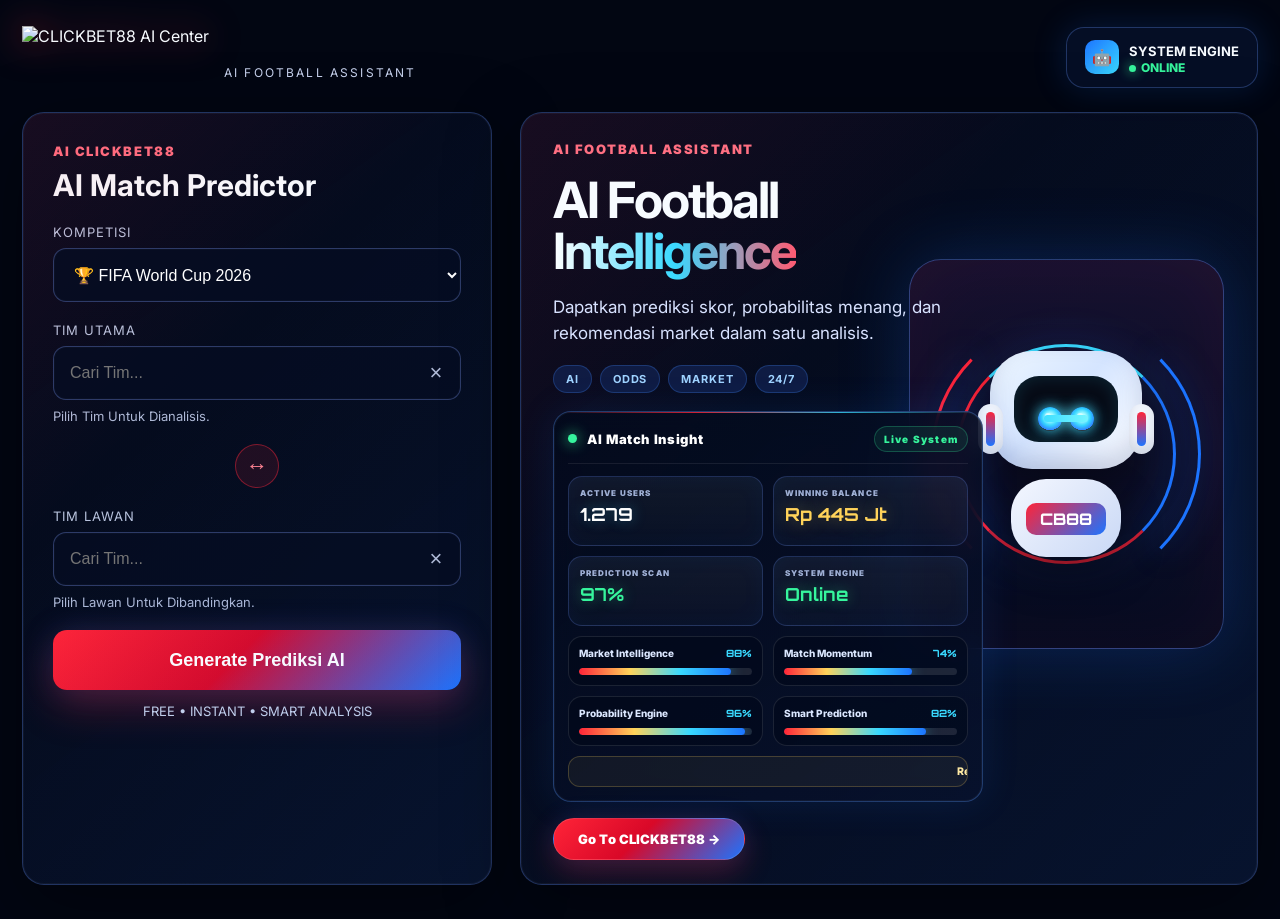
==== index.html @ 1c11adf0 "Add files via upload" ====
<!DOCTYPE html>
<html lang="id">
<head>
  <meta charset="UTF-8" />
  <meta name="viewport" content="width=device-width, initial-scale=1.0" />
  <title>CLICKBET88 AI Center</title>
  <link rel="icon" href="https://cdn.it-cg.group/mysterybox/uploads/6880d21e8b056.Logo%20Icon.png" />
  <link rel="preconnect" href="https://fonts.googleapis.com">
  <link rel="preconnect" href="https://fonts.gstatic.com" crossorigin>
  <link href="https://fonts.googleapis.com/css2?family=Inter:wght@400;500;600;700;800;900&family=Orbitron:wght@600;700;800&display=swap" rel="stylesheet">
  <style>
    :root{
      --red:#ff2438;--red2:#b9001b;--blue:#1d74ff;--cyan:#39d9ff;--gold:#ffd35a;
      --bg:#030817;--card:rgba(7,14,34,.78);--card2:rgba(10,18,44,.88);--line:rgba(100,145,255,.30);
      --text:#f7fbff;--muted:#aeb9d6;--ok:#36f59d;--warn:#ffd35a;--danger:#ff5065;
      --radius:22px;
    }
    *{box-sizing:border-box}html,body{margin:0;min-height:100%;font-family:Inter,system-ui,sans-serif;color:var(--text);background:#020612;overflow-x:hidden}

    /* Background utama CLICKBET88 - dipasang di 3 layer biar aman di GitHub Pages */
    html{background:#020612 url('http://plcl.me/images/tpba4.jpg') center center/cover no-repeat fixed!important;}
    body{background:#020612 url('http://plcl.me/images/tpba4.jpg') center center/cover no-repeat fixed!important;}
    body:before{content:"";position:fixed;inset:0;background:linear-gradient(90deg,rgba(1,7,22,.72),rgba(2,6,20,.34),rgba(2,7,23,.72)),url('http://plcl.me/images/tpba4.jpg') center center/cover no-repeat;z-index:-3}
    body:after{content:"";position:fixed;inset:0;background:radial-gradient(circle at 14% 20%,rgba(255,36,56,.28),transparent 32%),radial-gradient(circle at 84% 22%,rgba(29,116,255,.26),transparent 33%),linear-gradient(180deg,rgba(0,0,0,.02),rgba(0,0,0,.38));z-index:-2;pointer-events:none}
    .particles{position:fixed;inset:0;z-index:-1;background-image:radial-gradient(rgba(255,255,255,.22) 1px,transparent 1px);background-size:44px 44px;opacity:.08;animation:moveBg 18s linear infinite}@keyframes moveBg{to{background-position:220px -220px}}
    .app{width:min(1480px,calc(100% - 44px));margin:0 auto;padding:26px 0 34px;min-height:100vh}
    header{display:flex;align-items:center;justify-content:space-between;gap:16px;margin-bottom:24px}.brand{display:flex;align-items:center;gap:13px}.logo-mark{font-size:36px;filter:drop-shadow(0 0 18px rgba(255,36,56,.6))}.brand-title{font-weight:900;font-size:34px;letter-spacing:-1.2px}.brand-title span{color:var(--red)}.brand small{display:block;color:#c8d3ef;letter-spacing:.18em;font-size:12px;margin-top:2px}.engine{display:flex;align-items:center;gap:10px;padding:12px 18px;border:1px solid var(--line);border-radius:18px;background:rgba(8,18,45,.72);box-shadow:0 0 34px rgba(29,116,255,.18)}.engine i{width:34px;height:34px;display:grid;place-items:center;border-radius:10px;background:linear-gradient(135deg,var(--blue),var(--cyan));font-style:normal}.engine b{font-size:13px}.engine span{display:block;color:var(--ok);font-size:12px;font-weight:800}.dot{display:inline-block;width:7px;height:7px;border-radius:50%;background:var(--ok);box-shadow:0 0 12px var(--ok);margin-right:5px}
    .layout{display:grid;grid-template-columns:470px 1fr;gap:28px;align-items:stretch}.panel{position:relative;background:linear-gradient(145deg,rgba(5,12,32,.88),rgba(7,14,34,.72));border:1px solid var(--line);border-radius:var(--radius);box-shadow:0 0 0 1px rgba(255,255,255,.04) inset,0 22px 75px rgba(0,0,0,.38);overflow:hidden}.panel:before{content:"";position:absolute;inset:0;background:linear-gradient(135deg,rgba(255,36,56,.08),transparent 35%,rgba(29,116,255,.08));pointer-events:none}.form-panel{padding:30px}.section-label{font-size:13px;font-weight:900;color:#ff6f82;letter-spacing:.12em;text-transform:uppercase}.title{font-size:30px;margin:10px 0 22px;line-height:1.1}.field{margin:20px 0}.field label{display:block;font-size:13px;color:#b9c4de;text-transform:uppercase;letter-spacing:.08em;margin-bottom:8px}.select-wrap,.input-wrap{position:relative}.select-wrap select,.input-wrap input{width:100%;height:54px;border-radius:13px;border:1px solid rgba(130,160,255,.32);background:rgba(6,13,35,.78);color:#fff;font-size:16px;padding:0 46px 0 16px;outline:none;box-shadow:inset 0 0 0 1px rgba(255,255,255,.02)}.select-wrap select:focus,.input-wrap input:focus{border-color:rgba(57,217,255,.7);box-shadow:0 0 0 3px rgba(57,217,255,.12)}.hint{font-size:13px;color:var(--muted);margin-top:8px}.switch{width:44px;height:44px;margin:12px auto 0;border-radius:50%;display:grid;place-items:center;border:1px solid rgba(255,36,56,.45);background:rgba(255,36,56,.11);color:#ff8290;font-size:22px;cursor:pointer}.primary{width:100%;height:60px;border:0;border-radius:14px;color:white;font-weight:900;font-size:18px;cursor:pointer;background:linear-gradient(135deg,var(--red),#d90828 45%,var(--blue));box-shadow:0 16px 42px rgba(255,36,56,.28),0 0 32px rgba(29,116,255,.18);transition:.2s}.primary:hover{transform:translateY(-2px);filter:brightness(1.08)}.safe{margin-top:13px;text-align:center;color:#c6d2ec;font-size:13px}.examples{margin-top:22px;padding:18px;border-radius:17px;background:rgba(3,8,25,.5);border:1px solid rgba(255,255,255,.08)}.examples b{display:block;margin-bottom:12px}.tagline{display:flex;flex-wrap:wrap;gap:8px}.chip{font-size:12px;padding:7px 10px;border:1px solid rgba(100,145,255,.24);border-radius:999px;color:#d8e2ff;background:rgba(13,23,55,.58)}
    .hero-panel{min-height:650px;padding:28px;display:grid;grid-template-rows:auto 1fr auto}.hero-copy{max-width:580px}.hero-copy h1{font-size:54px;line-height:1.02;margin:22px 0 16px;letter-spacing:-2px}.hero-copy h1 span{background:linear-gradient(90deg,#fff,var(--cyan),#ff5b72);-webkit-background-clip:text;color:transparent}.hero-copy p{font-size:18px;line-height:1.7;color:#d8e2ff;max-width:540px}.features{
    display:grid;
    grid-template-columns:repeat(2,minmax(0,240px));
    gap:12px;
}.features-mini{
    display:flex;
    gap:8px;
    flex-wrap:wrap;
    margin-top:18px;
}

.features-mini span{
    height:28px;
    padding:0 12px;
    display:flex;
    align-items:center;
    justify-content:center;
    border-radius:999px;
    font-size:11px;
    font-weight:700;
    letter-spacing:.08em;
    text-transform:uppercase;
    background:rgba(18,34,80,.75);
    border:1px solid rgba(70,140,255,.25);
    color:#9fd3ff;
}.feature{padding:14px;border:1px solid rgba(100,145,255,.22);background:rgba(7,14,34,.62);border-radius:13px;font-weight:700}.feature i{display:inline-grid;place-items:center;width:28px;height:28px;margin-right:10px;border-radius:8px;background:rgba(29,116,255,.22);color:#91c8ff;font-style:normal}.robot-zone{position:absolute;right:6%;top:16%;width:360px;height:420px;display:grid;place-items:center}.bot-card{width:340px;height:420px;border-radius:34px;border:1px solid rgba(100,145,255,.38);background:linear-gradient(180deg,rgba(30,20,55,.68),rgba(5,11,31,.78));display:grid;place-items:center;box-shadow:0 0 70px rgba(29,116,255,.22),inset 0 0 80px rgba(255,36,56,.06)}
    .bot{position:relative;width:190px;height:250px;animation:float 3s ease-in-out infinite}.bot-head{position:absolute;top:22px;left:19px;width:152px;height:118px;border-radius:42px;background:linear-gradient(135deg,#eef7ff,#d5e5ff 46%,#ffffff);box-shadow:0 22px 45px rgba(0,0,0,.38),inset 0 -12px 22px rgba(74,95,150,.25)}.bot-face{position:absolute;inset:25px 24px 27px;border-radius:25px;background:#070b16;box-shadow:inset 0 0 18px rgba(57,217,255,.15)}.eye{position:absolute;top:27px;width:24px;height:42px;border-radius:10px;background:linear-gradient(180deg,#ff4fd8,#6cf3ff);box-shadow:0 0 18px rgba(57,217,255,.8);animation:blink 4s infinite}.eye.l{left:31px}.eye.r{right:31px}.mouth{position:absolute;bottom:20px;left:50%;transform:translateX(-50%);width:44px;height:7px;border-radius:7px;background:#74f5ff;box-shadow:0 0 16px rgba(116,245,255,.8)}.ear{position:absolute;top:53px;width:25px;height:50px;border-radius:18px;background:#f4f8ff;box-shadow:inset 0 -8px 14px rgba(57,68,100,.18)}.ear.left{left:-12px}.ear.right{right:-12px}.ear:after{content:"";position:absolute;inset:8px;border-radius:14px;background:linear-gradient(180deg,var(--red),var(--blue))}.bot-body{position:absolute;top:150px;left:50%;transform:translateX(-50%);width:110px;height:78px;border-radius:35px;background:linear-gradient(135deg,#f4f7ff,#c9d8f5);box-shadow:0 18px 40px rgba(0,0,0,.35)}.bot-body:before{content:"CB88";position:absolute;left:50%;top:24px;transform:translateX(-50%);padding:6px 14px;border-radius:10px;background:linear-gradient(135deg,var(--red),var(--blue));font-family:Orbitron;font-weight:800;color:white}.ring{position:absolute;left:50%;top:50%;transform:translate(-50%,-50%);width:270px;height:270px;border-radius:50%;border:3px solid transparent;border-left-color:var(--red);border-right-color:var(--blue);filter:drop-shadow(0 0 16px rgba(29,116,255,.7));animation:spin 6s linear infinite}.ring.r2{width:220px;height:220px;animation-duration:4s;animation-direction:reverse;border-top-color:var(--cyan);border-bottom-color:rgba(255,36,56,.8)}@keyframes float{0%,100%{transform:translateY(0)}50%{transform:translateY(-14px)}}@keyframes spin{to{transform:translate(-50%,-50%) rotate(360deg)}}@keyframes blink{0%,92%,100%{transform:scaleY(1)}95%{transform:scaleY(.12)}}
    .cta-card{max-width:470px;padding:24px 26px;margin-top:auto;border-radius:20px;border:1px solid rgba(255,36,56,.38);background:linear-gradient(135deg,rgba(255,36,56,.12),rgba(29,116,255,.08));display:none}.cta-card.show{display:block}.cta-card h3{font-size:28px;margin:0 0 8px}.cta-card h3 span{color:var(--red)}.cta-card p{color:#dce6ff;line-height:1.55;margin:0 0 18px}.cta-card a{display:inline-flex;align-items:center;gap:10px;padding:14px 18px;border-radius:12px;background:linear-gradient(135deg,var(--red),var(--blue));color:white;text-decoration:none;font-weight:900;box-shadow:0 0 28px rgba(255,36,56,.28)}
    .modal{position:fixed;inset:0;z-index:50;display:none;align-items:center;justify-content:center;padding:18px;background:rgba(1,5,16,.76);backdrop-filter:blur(14px)}.modal.active{display:flex}.modal-box{position:relative;width:min(760px,100%);max-height:calc(100vh - 34px);overflow:auto;border-radius:24px;border:1px solid rgba(100,145,255,.35);background:linear-gradient(145deg,rgba(5,12,32,.97),rgba(10,18,44,.94));box-shadow:0 35px 110px rgba(0,0,0,.62),0 0 80px rgba(29,116,255,.16)}.close{position:absolute;right:18px;top:16px;width:38px;height:38px;border-radius:50%;border:1px solid rgba(255,255,255,.15);background:rgba(255,255,255,.06);color:white;font-size:26px;cursor:pointer}.loading-box{padding:34px}.loading-title{text-align:center;font-size:22px;font-weight:900;margin-bottom:6px}.loading-sub{text-align:center;color:var(--muted);margin-bottom:22px}.loading-grid{display:grid;grid-template-columns:1fr 1fr;gap:24px;align-items:center}.mini-bot{min-height:310px;display:grid;place-items:center;position:relative;border-radius:22px;background:radial-gradient(circle at center,rgba(29,116,255,.25),rgba(255,36,56,.12),transparent 62%)}.tasks{display:grid;gap:12px}.task{display:flex;align-items:center;justify-content:space-between;gap:12px;padding:13px;border-radius:13px;border:1px solid rgba(255,255,255,.08);background:rgba(255,255,255,.035);font-size:14px;color:#d7e0f7}.task.done b{color:var(--ok)}.task b{font-weight:800;color:var(--muted)}.spinner{width:18px;height:18px;border-radius:50%;border:2px solid rgba(255,255,255,.15);border-top-color:var(--cyan);animation:spinOnly .8s linear infinite}@keyframes spinOnly{to{transform:rotate(360deg)}}.progress{height:8px;background:rgba(255,255,255,.12);border-radius:999px;overflow:hidden;margin-top:18px}.progress span{display:block;height:100%;width:0;background:linear-gradient(90deg,var(--red),var(--cyan),var(--blue));box-shadow:0 0 20px rgba(57,217,255,.8);transition:.3s}.percent{text-align:right;margin-top:8px;color:#dce6ff;font-weight:800}.result-box{padding:28px}.result-title{font-size:26px;font-weight:900;margin:0 0 18px}.match-line{display:flex;align-items:center;justify-content:space-between;gap:12px;padding:18px;border-radius:17px;border:1px solid rgba(100,145,255,.22);background:rgba(4,12,33,.72);font-size:22px;font-weight:900}.flag{display:inline-grid;place-items:center;width:46px;height:34px;border-radius:8px;background:rgba(255,255,255,.08);margin-right:10px}.vs{font-family:Orbitron;color:#9bb3ff}.result-cards{display:grid;grid-template-columns:1.2fr .8fr .8fr;gap:12px;margin:14px 0}.metric{padding:16px;border-radius:14px;border:1px solid rgba(100,145,255,.22);background:rgba(255,255,255,.035)}.metric span{display:block;font-size:12px;color:#b9c4de;text-transform:uppercase;margin-bottom:8px}.metric b{font-size:24px;color:#fff}.metric .red{color:#ff5369}.metric .blue{color:#82bdff}.odds-market{display:grid;grid-template-columns:1fr 1fr;gap:14px}.box{padding:16px;border-radius:16px;border:1px solid rgba(100,145,255,.22);background:rgba(4,12,33,.72)}.box h4{margin:0 0 12px;color:#ff5369;letter-spacing:.06em}.row{display:flex;align-items:center;justify-content:space-between;padding:10px 0;border-bottom:1px solid rgba(255,255,255,.07)}.row:last-child{border-bottom:0}.odd{font-weight:900;color:#9bd6ff;padding:6px 10px;border-radius:9px;background:rgba(29,116,255,.15)}.check{color:var(--ok);font-weight:900}.insight{margin-top:14px;line-height:1.7;color:#dce6ff}.note{margin-top:12px;color:#aab6d3;font-size:12px;text-align:center}.result-cta{margin-top:18px;display:block;text-align:center;text-decoration:none;color:white;font-weight:900;border-radius:14px;padding:16px;background:linear-gradient(135deg,var(--red),var(--blue));box-shadow:0 0 34px rgba(255,36,56,.28)}
    .suggest{position:absolute;left:0;right:0;top:calc(100% + 6px);z-index:20;display:none;max-height:238px;overflow:auto;border-radius:14px;border:1px solid rgba(100,145,255,.28);background:rgba(5,12,32,.96);box-shadow:0 18px 44px rgba(0,0,0,.42)}.suggest.show{display:block}.suggest button{width:100%;display:flex;align-items:center;justify-content:space-between;gap:12px;padding:12px 14px;border:0;background:transparent;color:white;text-align:left;cursor:pointer}.suggest button:hover{background:rgba(29,116,255,.14)}.suggest small{color:#9aa8c8}.suggest .name{font-weight:700}.clear{position:absolute;right:10px;top:50%;transform:translateY(-50%);width:30px;height:30px;border:0;background:transparent;color:#aeb9d6;font-size:22px;cursor:pointer}

    .page-boot{position:fixed;inset:0;z-index:100;display:grid;place-items:center;background:rgba(1,5,16,.92);backdrop-filter:blur(12px);transition:.55s ease}.page-boot.hide{opacity:0;pointer-events:none}.boot-loader{width:min(390px,calc(100% - 36px));padding:28px;border-radius:24px;border:1px solid rgba(100,145,255,.34);background:linear-gradient(145deg,rgba(5,12,32,.96),rgba(10,18,44,.90));box-shadow:0 35px 110px rgba(0,0,0,.65),0 0 70px rgba(29,116,255,.18);text-align:center}.boot-mini{height:220px;display:grid;place-items:center;position:relative}.small-bot{transform:scale(.72);animation:float 2.8s ease-in-out infinite}.boot-loader b{display:block;font-size:18px;margin-top:4px}.boot-loader span{display:block;color:var(--muted);font-size:13px;margin-top:8px}.boot-line{height:7px;background:rgba(255,255,255,.10);border-radius:999px;overflow:hidden;margin-top:20px}.boot-line i{display:block;height:100%;width:46%;border-radius:999px;background:linear-gradient(90deg,var(--red),var(--cyan),var(--blue));box-shadow:0 0 18px rgba(57,217,255,.75);animation:bootMove 1.3s ease-in-out infinite}@keyframes bootMove{0%{transform:translateX(-110%)}100%{transform:translateX(230%)}}
    /* Fix mata robot: dibuat 2 titik jelas, tidak menyatu */
    .eye{width:24px!important;height:24px!important;border-radius:50%!important;top:31px!important;background:radial-gradient(circle at 50% 42%,#bfffff 0 18%,#25cfff 45%,#126dff 70%,transparent 72%)!important;box-shadow:0 0 14px rgba(57,217,255,.9),inset 0 -3px 7px rgba(255,255,255,.16)!important;animation:blink 4s infinite}.eye.l{left:24px!important}.eye.r{right:24px!important}.eye:after{content:"";position:absolute;left:7px;top:6px;width:6px;height:6px;border-radius:50%;background:#fff;opacity:.70}.mouth{height:7px!important;border-radius:999px!important;background:linear-gradient(90deg,#40dfff,#75f5ff)!important}



    /* FINAL DASHBOARD AI - RAPI, BERBORDER, DAN BERGERAK */
    .brand{align-items:center}.brand-gif{height:62px;width:auto;display:block;filter:drop-shadow(0 0 18px rgba(255,36,56,.65))}.brand small{margin-left:2px;align-self:flex-end;margin-bottom:8px}
    .hero-copy{position:relative;z-index:2;max-width:620px;padding-right:380px}.hero-panel{min-height:650px}.robot-zone{z-index:2;right:4%;top:17%;width:350px;height:410px}.bot-card{width:330px;height:410px}
    .ai-dashboard{position:relative;z-index:3;width:min(560px,100%);margin-top:18px;padding:16px;border-radius:18px;border:1px solid rgba(88,153,255,.34);background:linear-gradient(145deg,rgba(3,10,28,.84),rgba(8,18,46,.72));box-shadow:0 0 0 1px rgba(255,255,255,.04) inset,0 0 38px rgba(29,116,255,.12);overflow:hidden;backdrop-filter:blur(12px)}
    .ai-dashboard:before{content:"";position:absolute;inset:0;background:linear-gradient(90deg,transparent,rgba(57,217,255,.08),transparent);transform:translateX(-100%);animation:scanLine 4.6s linear infinite;pointer-events:none}.ai-dashboard:after{content:"";position:absolute;left:0;right:0;top:0;height:1px;background:linear-gradient(90deg,transparent,var(--red),var(--cyan),transparent);opacity:.8}
    @keyframes scanLine{to{transform:translateX(100%)}}
    .dash-head{display:flex;align-items:center;justify-content:space-between;gap:14px;margin-bottom:13px;padding-bottom:12px;border-bottom:1px solid rgba(255,255,255,.08)}
    .dash-title{display:flex;align-items:center;gap:10px;font-weight:900;letter-spacing:.04em}.dash-title i{width:9px;height:9px;border-radius:50%;background:var(--ok);box-shadow:0 0 14px var(--ok);font-style:normal}.dash-title span{font-size:13px;color:#fff}.dash-badge{font-size:10px;font-weight:900;letter-spacing:.12em;color:var(--ok);padding:6px 9px;border-radius:999px;border:1px solid rgba(54,245,157,.24);background:rgba(54,245,157,.08)}
    .dash-grid{display:grid;grid-template-columns:repeat(4,1fr);gap:10px}.dash-card{min-height:78px;padding:12px;border-radius:14px;border:1px solid rgba(100,145,255,.23);background:linear-gradient(180deg,rgba(255,255,255,.055),rgba(255,255,255,.025));box-shadow:inset 0 0 22px rgba(29,116,255,.05)}
    .dash-card small{display:block;font-size:9px;font-weight:900;letter-spacing:.11em;text-transform:uppercase;color:#9fb0d5;margin-bottom:8px}.dash-card b{display:block;font-family:Orbitron,Inter,sans-serif;font-size:19px;line-height:1.1;color:#fff;text-shadow:0 0 14px rgba(57,217,255,.35)}.dash-card .gold{color:var(--gold);text-shadow:0 0 18px rgba(255,211,90,.35)}.dash-card .green{color:var(--ok);text-shadow:0 0 14px rgba(54,245,157,.35)}
    .dash-bars{display:grid;grid-template-columns:1fr 1fr;gap:10px;margin-top:10px}.dash-bar{padding:12px;border-radius:14px;border:1px solid rgba(255,255,255,.10);background:rgba(2,7,22,.46)}.dash-row{display:flex;align-items:center;justify-content:space-between;gap:10px;margin-bottom:9px;font-size:11px;font-weight:800;color:#dbe7ff}.dash-row em{font-style:normal;color:var(--cyan);font-family:Orbitron;font-size:11px}.bar-track{height:7px;border-radius:999px;background:rgba(255,255,255,.11);overflow:hidden}.bar-fill{display:block;height:100%;border-radius:999px;background:linear-gradient(90deg,var(--red),var(--gold),var(--cyan),var(--blue));box-shadow:0 0 14px rgba(57,217,255,.65);animation:pulseBar 2.4s ease-in-out infinite}.bar-fill.w1{width:88%}.bar-fill.w2{width:74%;animation-delay:.3s}.bar-fill.w3{width:96%;animation-delay:.6s}.bar-fill.w4{width:82%;animation-delay:.9s}@keyframes pulseBar{0%,100%{filter:brightness(.95)}50%{filter:brightness(1.35)}}
    .dash-ticker{margin-top:10px;padding:9px 12px;border-radius:12px;border:1px solid rgba(255,211,90,.22);background:rgba(255,211,90,.055);overflow:hidden;white-space:nowrap;color:#ffeaa4;font-size:12px;font-weight:800}.dash-ticker span{display:inline-block;padding-left:100%;animation:tickerMove 15s linear infinite}@keyframes tickerMove{to{transform:translateX(-100%)}}

    @media(max-width:1020px){.app{width:min(100% - 24px,760px);padding-top:18px}.layout{grid-template-columns:1fr}.hero-panel{min-height:auto;order:-1;padding:22px}.hero-copy h1{font-size:38px}.hero-copy p{font-size:15px}.robot-zone{position:relative;right:auto;top:auto;width:100%;height:300px;margin-top:16px}.bot-card{width:100%;height:300px}.cta-card{max-width:none}.form-panel{padding:22px}header{gap:8px}.brand-title{font-size:26px}.engine{padding:9px 12px}.features{grid-template-columns:1fr 1fr}.loading-grid,.odds-market{grid-template-columns:1fr}.result-cards{grid-template-columns:1fr}.match-line{font-size:16px}.modal{padding:10px}.modal-box{border-radius:20px}.loading-box,.result-box{padding:22px 16px}.mini-bot{min-height:250px}}
    @media(max-width:560px){.brand small{font-size:9px}.logo-mark{font-size:28px}.brand-title{font-size:22px}.engine b{display:none}.hero-copy h1{font-size:34px}.features{grid-template-columns:1fr}.title{font-size:25px}.select-wrap select,.input-wrap input{height:50px;font-size:15px}.primary{height:56px}.bot{transform:scale(.82)}.bot-card{height:260px}.robot-zone{height:260px}.field{margin:16px 0}.match-line{display:grid;grid-template-columns:1fr auto 1fr;text-align:center}.result-title{font-size:22px}}
  

    /* MOBILE CLEAN FIX - fitur dibuat compact supaya tidak makan scroll */
    @media(max-width:560px){
      .app{width:calc(100% - 18px);padding-top:12px;padding-bottom:18px}
      header{margin-bottom:12px;align-items:flex-start}
      .engine{transform:scale(.86);transform-origin:right top;padding:8px 10px;border-radius:14px}
      .hero-panel{padding:18px 14px;border-radius:18px}
      .section-label{font-size:11px;letter-spacing:.10em}
      .hero-copy h1{font-size:29px;line-height:1.05;margin:12px 0 10px;letter-spacing:-1px}
      .hero-copy p{font-size:14px;line-height:1.45;margin:0}
      .features{grid-template-columns:1fr 1fr!important;gap:8px;margin-top:14px}
      .feature{padding:9px 8px;border-radius:11px;font-size:12px;line-height:1.2;min-height:42px;display:flex;align-items:center;gap:6px}
      .feature i{width:22px;height:22px;min-width:22px;margin-right:0;border-radius:7px;font-size:11px}
      .robot-zone{height:205px;margin-top:12px}
      .bot-card{height:205px;border-radius:22px}
      .bot{transform:scale(.62)!important}
      .ring{width:205px;height:205px;border-width:2px}
      .ring.r2{width:165px;height:165px}
      .form-panel{padding:18px 14px;border-radius:18px;margin-top:14px}
      .title{font-size:24px;line-height:1.08;margin:10px 0 16px}
      .field{margin:14px 0}
      .field label{font-size:11px;margin-bottom:7px}
      .hint{font-size:11px;line-height:1.35}
      .select-wrap select,.input-wrap input{height:48px;border-radius:12px;font-size:14px}
      .switch{width:40px;height:40px;margin:8px auto 0}
      .primary{height:54px;font-size:15px;border-radius:13px}
    }

    @media(max-width:390px){
      .hero-copy h1{font-size:27px}
      .features{gap:7px}
      .feature{font-size:11px;padding:8px 7px}
      .robot-zone{height:190px}
      .bot-card{height:190px}
      .bot{transform:scale(.57)!important}
      .ring{width:190px;height:190px}
      .ring.r2{width:150px;height:150px}
    }

  

    @media(max-width:1020px){
      .brand-gif{height:48px}.brand small{display:none}.hero-copy{padding-right:0;max-width:none}.ai-dashboard{width:100%;margin-top:14px}.dash-grid{grid-template-columns:repeat(2,1fr)}.dash-bars{grid-template-columns:1fr}.robot-zone{margin-top:14px}
    }
    @media(max-width:560px){
      .brand-gif{height:38px}.features-mini{margin-top:12px;gap:6px}.features-mini span{height:24px;font-size:9px;padding:0 9px}.ai-dashboard{padding:12px;border-radius:16px}.dash-head{margin-bottom:10px;padding-bottom:10px}.dash-title span{font-size:12px}.dash-badge{font-size:9px;padding:5px 8px}.dash-grid{gap:8px}.dash-card{min-height:64px;padding:10px;border-radius:12px}.dash-card small{font-size:8px;margin-bottom:6px}.dash-card b{font-size:16px}.dash-bars{gap:8px}.dash-bar{padding:10px}.dash-row{font-size:10px;margin-bottom:7px}.dash-ticker{font-size:10px;padding:8px 10px}.hero-copy h1{font-size:30px!important}.hero-copy p{font-size:13px!important}
    }

  

    /* FINAL FIX V11 - Dashboard Tidak Terpotong Dan Lebih Rapi */
    @media(min-width:1021px){
      .hero-panel{min-height:650px;padding:28px 32px 28px 32px;}
      .hero-copy{max-width:500px!important;padding-right:0!important;position:relative;z-index:4;}
      .hero-copy h1{font-size:50px!important;line-height:1.02!important;margin:18px 0 14px!important;}
      .hero-copy p{max-width:460px!important;font-size:17px!important;line-height:1.55!important;margin-bottom:0!important;}
      .robot-zone{right:3.5%!important;top:19%!important;width:330px!important;height:390px!important;z-index:2!important;}
      .bot-card{width:315px!important;height:390px!important;border-radius:32px!important;}
      .ai-dashboard{width:430px!important;max-width:430px!important;margin-top:18px!important;padding:14px!important;border-radius:18px!important;overflow:hidden!important;}
      .dash-head{margin-bottom:12px!important;padding-bottom:11px!important;}
      .dash-grid{grid-template-columns:repeat(2,minmax(0,1fr))!important;gap:10px!important;}
      .dash-card{min-height:70px!important;padding:11px!important;}
      .dash-card small{font-size:8px!important;letter-spacing:.13em!important;margin-bottom:7px!important;}
      .dash-card b{font-size:18px!important;white-space:normal!important;word-break:normal!important;}
      .dash-bars{grid-template-columns:repeat(2,minmax(0,1fr))!important;gap:10px!important;margin-top:10px!important;}
      .dash-bar{padding:10px!important;min-width:0!important;}
      .dash-row{font-size:10px!important;line-height:1.2!important;gap:6px!important;}
      .dash-row span{max-width:120px!important;white-space:normal!important;}
      .dash-row em{font-size:10px!important;}
      .dash-ticker{font-size:10.5px!important;margin-top:10px!important;padding:8px 10px!important;}
    }

    @media(max-width:1020px){
      .hero-copy{max-width:none!important;padding-right:0!important;}
      .ai-dashboard{width:100%!important;max-width:100%!important;}
      .dash-grid{grid-template-columns:repeat(2,minmax(0,1fr))!important;}
      .dash-bars{grid-template-columns:1fr!important;}
      .robot-zone{z-index:2!important;}
    }

    @media(max-width:560px){
      .ai-dashboard{padding:11px!important;margin-top:13px!important;}
      .dash-card{min-height:60px!important;padding:9px!important;}
      .dash-card b{font-size:15px!important;}
      .dash-bars{display:none!important;}
      .dash-ticker{display:none!important;}
    }


    /* FINAL MOBILE FLOW - Form Dibuka Dengan Button Supaya Tidak Panjang */
    .mobile-generate-open,.form-close{display:none}
    @media(max-width:560px){
      .layout{display:block!important}
      .hero-panel{order:0!important;margin-bottom:0!important;padding:16px 13px 18px!important}
      .hero-copy h1{font-size:28px!important;line-height:1.05!important;margin:10px 0 9px!important}
      .hero-copy p{font-size:13px!important;line-height:1.42!important;max-width:100%!important}
      .features-mini{margin-top:10px!important}
      .ai-dashboard{margin-top:12px!important}
      .dash-grid{grid-template-columns:repeat(2,minmax(0,1fr))!important}
      .robot-zone{height:178px!important;margin-top:12px!important}
      .bot-card{height:178px!important;border-radius:20px!important}
      .bot{transform:scale(.52)!important}
      .ring{width:172px!important;height:172px!important}
      .ring.r2{width:138px!important;height:138px!important}
      .mobile-generate-open{display:flex!important;align-items:center;justify-content:center;width:100%;height:54px;margin-top:14px;border:0;border-radius:14px;color:#fff;font-size:15px;font-weight:900;letter-spacing:.01em;background:linear-gradient(135deg,var(--red),#d90828 42%,var(--blue));box-shadow:0 16px 36px rgba(255,36,56,.24),0 0 28px rgba(29,116,255,.16)}
      .form-panel{display:none!important}
      .form-panel.mobile-open{display:block!important;position:fixed!important;left:10px!important;right:10px!important;top:10px!important;bottom:10px!important;z-index:90!important;overflow:auto!important;margin:0!important;padding:20px 14px 16px!important;border-radius:20px!important;background:linear-gradient(145deg,rgba(5,12,32,.98),rgba(7,14,34,.95))!important;box-shadow:0 30px 90px rgba(0,0,0,.75),0 0 0 9999px rgba(0,0,0,.68)!important}
      .form-close{display:grid!important;position:absolute;right:12px;top:12px;width:34px;height:34px;border-radius:50%;border:1px solid rgba(255,255,255,.16);background:rgba(255,255,255,.08);color:#fff;font-size:24px;line-height:1;place-items:center;z-index:2}
      .form-panel .title{font-size:24px!important;padding-right:36px!important}
      body.form-open{overflow:hidden!important}
    }

  

    /* COMPACT RESULT MODAL - Tidak Panjang Ke Bawah */
    .result-box{width:min(620px,calc(100% - 18px));padding:20px!important;overflow:visible!important;max-height:none!important}
    .result-title{display:none!important}
    .result-compact{display:grid;gap:12px}
    .compact-top{display:flex;align-items:center;justify-content:space-between;gap:10px;padding-right:44px}
    .compact-label{font-size:11px;font-weight:900;color:#ff6f82;letter-spacing:.13em;text-transform:uppercase}
    .compact-teams{margin-top:4px;font-size:18px;font-weight:900;color:#fff;line-height:1.2}
    .compact-score{font-family:Orbitron,Inter,sans-serif;font-size:34px;font-weight:900;color:#fff;text-shadow:0 0 20px rgba(255,36,56,.45);white-space:nowrap}
    .compact-winner{padding:10px 12px;border-radius:14px;border:1px solid rgba(255,36,56,.36);background:linear-gradient(135deg,rgba(255,36,56,.18),rgba(29,116,255,.10));font-size:16px;font-weight:900;color:#ff6072;text-align:center}
    .compact-stats{display:grid;grid-template-columns:repeat(3,1fr);gap:8px}
    .compact-stat{padding:10px 9px;border-radius:13px;border:1px solid rgba(100,145,255,.24);background:rgba(255,255,255,.035);text-align:center;min-width:0}
    .compact-stat span{display:block;font-size:9px;font-weight:900;color:#aeb9d6;letter-spacing:.08em;text-transform:uppercase;margin-bottom:5px;white-space:nowrap}
    .compact-stat b{display:block;font-size:16px;color:#fff;line-height:1.1;white-space:nowrap;overflow:hidden;text-overflow:ellipsis}
    .compact-stat b.blue{color:#8bc6ff}.compact-stat b.gold{color:#ffd35a}
    .compact-grid{display:grid;grid-template-columns:.9fr 1.1fr;gap:10px;align-items:stretch}
    .compact-box{padding:12px;border-radius:15px;border:1px solid rgba(100,145,255,.22);background:rgba(4,12,33,.78)}
    .compact-box h4{margin:0 0 9px;font-size:12px;color:#ff5369;letter-spacing:.10em;text-transform:uppercase}
    .compact-odd-row{display:flex;align-items:center;justify-content:space-between;gap:10px;font-size:13px;padding:6px 0;border-bottom:1px solid rgba(255,255,255,.07)}
    .compact-odd-row:last-child{border-bottom:0;padding-bottom:0}
    .compact-odd-row b{font-size:13px;color:#9bd6ff;padding:4px 8px;border-radius:8px;background:rgba(29,116,255,.18)}
    .compact-market{display:flex;gap:6px;flex-wrap:wrap}
    .compact-market span{font-size:11px;font-weight:800;color:#dfe8ff;padding:6px 8px;border-radius:999px;background:rgba(255,255,255,.05);border:1px solid rgba(100,145,255,.20)}
    .compact-insight{font-size:13px;line-height:1.5;color:#dce6ff;margin-top:0}
    .compact-cta{width:max-content;min-width:210px;margin:2px auto 0;display:flex;justify-content:center;align-items:center;text-align:center;text-decoration:none;color:white;font-weight:900;border-radius:13px;padding:12px 18px;background:linear-gradient(135deg,var(--red),var(--blue));box-shadow:0 0 28px rgba(255,36,56,.26)}
    @media(max-width:560px){
      .modal{padding:8px!important;align-items:center!important}
      .result-box{width:min(460px,calc(100% - 10px));padding:16px!important;border-radius:20px!important;max-height:calc(100vh - 18px)!important;overflow:auto!important}
      .close{right:12px!important;top:10px!important;width:34px!important;height:34px!important;font-size:24px!important}
      .compact-top{padding-right:40px;align-items:flex-start}
      .compact-label{font-size:9px}
      .compact-teams{font-size:14px;max-width:230px}
      .compact-score{font-size:28px}
      .compact-winner{font-size:14px;padding:9px 10px}
      .compact-stats{gap:6px}
      .compact-stat{padding:8px 5px;border-radius:11px}
      .compact-stat span{font-size:8px;margin-bottom:4px;letter-spacing:.05em}
      .compact-stat b{font-size:14px}
      .compact-grid{grid-template-columns:1fr;gap:8px}
      .compact-box{padding:10px;border-radius:13px}
      .compact-box h4{font-size:11px;margin-bottom:7px}
      .compact-odd-row{font-size:12px;padding:5px 0}
      .compact-market span{font-size:10px;padding:5px 7px}
      .compact-insight{font-size:12px;line-height:1.45}
      .compact-cta{min-width:190px;padding:11px 16px;font-size:13px}
    }

  

    /* FINAL V15 - CTA Besar Dihapus, Diganti Tombol Kecil Go To CLICKBET88 */
    .hero-panel{
      grid-template-rows:auto auto auto!important;
      align-content:start!important;
    }
    .go-cta{
      position:relative!important;
      z-index:5!important;
      display:flex!important;
      justify-content:center!important;
      align-items:center!important;
      margin:14px 0 0!important;
      padding:0!important;
      min-height:auto!important;
    }
    .go-cta a{
      display:inline-flex!important;
      align-items:center!important;
      justify-content:center!important;
      gap:8px!important;
      height:42px!important;
      padding:0 24px!important;
      border-radius:999px!important;
      color:#fff!important;
      text-decoration:none!important;
      font-size:13px!important;
      font-weight:900!important;
      letter-spacing:.01em!important;
      background:linear-gradient(135deg,var(--red),#d90828 45%,var(--blue))!important;
      border:1px solid rgba(255,255,255,.14)!important;
      box-shadow:0 12px 30px rgba(255,36,56,.24),0 0 24px rgba(29,116,255,.16)!important;
      white-space:nowrap!important;
      transition:.2s ease!important;
    }
    .go-cta a:hover{transform:translateY(-2px);filter:brightness(1.08)}
    @media(min-width:1021px){
      .hero-panel{min-height:600px!important;padding-bottom:24px!important;}
      .go-cta{justify-content:flex-start!important;margin-top:16px!important;}
    }
    @media(max-width:560px){
      .go-cta{margin:10px 0 2px!important;}
      .go-cta a{height:38px!important;padding:0 20px!important;font-size:12px!important;}
    }

  </style>
</head>
<body>
<div class="particles"></div>
<div class="page-boot" id="pageBoot">
  <div class="boot-loader">
    <div class="boot-mini">
      <div class="ring"></div><div class="ring r2"></div>
      <div class="bot small-bot"><div class="bot-head"><div class="ear left"></div><div class="ear right"></div><div class="bot-face"><div class="eye l"></div><div class="eye r"></div><div class="mouth"></div></div></div><div class="bot-body"></div></div>
    </div>
    <b>CLICKBET88 AI Engine</b>
    <span>Menyiapkan sistem prediksi...</span>
    <div class="boot-line"><i></i></div>
  </div>
</div>

<div class="app">
  <header>
    <div class="brand"><img class="brand-gif" src="https://clickbet88sedekahrejeki.xyz/storage/webpersonalize/d54f5304-03b3-49f7-b283-e6fe0c595ca7.gif" alt="CLICKBET88 AI Center"><small>AI FOOTBALL ASSISTANT</small></div>
    <div class="engine"><i>🤖</i><div><b>SYSTEM ENGINE</b><span><em class="dot"></em>ONLINE</span></div></div>
  </header>

  <main class="layout">
    <section class="form-panel panel" id="predictorPanel">
      <button class="form-close" id="formCloseBtn" type="button">×</button>
      <div class="section-label">AI CLICKBET88</div>
      <h2 class="title">AI Match Predictor</h2>

      <div class="field">
        <label>Kompetisi</label>
        <div class="select-wrap">
          <select id="league">
            <option value="FIFA World Cup 2026">🏆 FIFA World Cup 2026</option>
            <option value="UEFA Champions League">UEFA Champions League</option>
            <option value="Premier League">Premier League</option>
            <option value="La Liga">La Liga</option>
            <option value="Serie A">Serie A</option>
            <option value="Bundesliga">Bundesliga</option>
            <option value="Ligue 1">Ligue 1</option>
            <option value="AFC Champions League">AFC Champions League</option>
            <option value="MLS">MLS</option>
            <option value="Brasileirão Serie A">Brasileirão Serie A</option>
            <option value="Liga 1 Indonesia">Liga 1 Indonesia</option>
            <option value="International Friendly">International Friendly</option>
          </select>
        </div>
      </div>

      <div class="field">
        <label>Tim Utama</label>
        <div class="input-wrap">
          <input id="teamA" autocomplete="off" placeholder="Cari Tim..." value="">
          <button class="clear" data-clear="teamA">×</button>
          <div class="suggest" id="suggestA"></div>
        </div>
        <div class="hint">Pilih Tim Untuk Dianalisis.</div>
      </div>

      <button class="switch" id="switchBtn" title="Tukar tim">↔</button>

      <div class="field">
        <label>Tim Lawan</label>
        <div class="input-wrap">
          <input id="teamB" autocomplete="off" placeholder="Cari Tim..." value="">
          <button class="clear" data-clear="teamB">×</button>
          <div class="suggest" id="suggestB"></div>
        </div>
        <div class="hint">Pilih Lawan Untuk Dibandingkan.</div>
      </div>


      <button class="primary" id="generateBtn">Generate Prediksi AI</button>
      <div class="safe">FREE • INSTANT • SMART ANALYSIS</div>

    </section>

    <section class="hero-panel panel">
      <div class="hero-copy">
        <div class="section-label">AI Football Assistant</div>
        <h1>AI Football<br><span>Intelligence</span></h1>
        <p>Dapatkan prediksi skor, probabilitas menang, dan rekomendasi market dalam satu analisis.</p>
<div class="features-mini">
    <span>AI</span>
    <span>Odds</span>
    <span>Market</span>
    <span>24/7</span>
</div>

        <div class="ai-dashboard" aria-label="AI Match Insight Dashboard">
          <div class="dash-head">
            <div class="dash-title"><i></i><span>AI Match Insight</span></div>
            <div class="dash-badge">Live System</div>
          </div>
          <div class="dash-grid">
            <div class="dash-card"><small>Active Users</small><b id="activeUsers">1.279</b></div>
            <div class="dash-card"><small>Winning Balance</small><b class="gold" id="winningBalance">Rp 445 Jt</b></div>
            <div class="dash-card"><small>Prediction Scan</small><b class="green" id="predictionScan">97%</b></div>
            <div class="dash-card"><small>System Engine</small><b class="green" id="systemStatus">Online</b></div>
          </div>
          <div class="dash-bars">
            <div class="dash-bar"><div class="dash-row"><span>Market Intelligence</span><em>88%</em></div><div class="bar-track"><span class="bar-fill w1"></span></div></div>
            <div class="dash-bar"><div class="dash-row"><span>Match Momentum</span><em>74%</em></div><div class="bar-track"><span class="bar-fill w2"></span></div></div>
            <div class="dash-bar"><div class="dash-row"><span>Probability Engine</span><em>96%</em></div><div class="bar-track"><span class="bar-fill w3"></span></div></div>
            <div class="dash-bar"><div class="dash-row"><span>Smart Prediction</span><em>82%</em></div><div class="bar-track"><span class="bar-fill w4"></span></div></div>
          </div>
          <div class="dash-ticker"><span id="dashTicker">Reading Match Momentum • Scanning Market Movement • Updating Probability Engine • Smart Prediction Ready</span></div>
        </div>
        <button class="mobile-generate-open" id="mobileGenerateOpen" type="button">Generate Prediksi AI</button>
      </div>
      <div class="robot-zone"><div class="bot-card"><div class="ring"></div><div class="ring r2"></div><div class="bot"><div class="bot-head"><div class="ear left"></div><div class="ear right"></div><div class="bot-face"><div class="eye l"></div><div class="eye r"></div><div class="mouth"></div></div></div><div class="bot-body"></div></div></div></div>
      <div class="go-cta" id="landingCta"><a href="https://click-lynk.com/CLICKBET88_WL" target="_blank" rel="noopener">Go To CLICKBET88 →</a></div>
    </section>
  </main>
</div>

<div class="modal" id="loadingModal">
  <div class="modal-box loading-box">
    <button class="close" data-close="loadingModal">×</button>
    <div class="loading-title">AI Sedang Menganalisa</div>
    <div class="loading-sub">Mohon Tunggu Sebentar, AI Sedang Bekerja...</div>
    <div class="loading-grid">
      <div class="mini-bot"><div class="ring"></div><div class="ring r2"></div><div class="bot"><div class="bot-head"><div class="ear left"></div><div class="ear right"></div><div class="bot-face"><div class="eye l"></div><div class="eye r"></div><div class="mouth"></div></div></div><div class="bot-body"></div></div></div>
      <div>
        <div class="tasks" id="taskList"></div>
        <div class="progress"><span id="progressBar"></span></div>
        <div class="percent" id="percentText">0%</div>
      </div>
    </div>
  </div>
</div>

<div class="modal" id="resultModal">
  <div class="modal-box result-box">
    <button class="close" data-close="resultModal">×</button>
    <h3 class="result-title">Hasil Prediksi AI</h3>
    <div id="resultContent"></div>
  </div>
</div>

<script>
const LOGIN_URL = "https://click-lynk.com/CLICKBET88_WL";
const TEAMS = [
  ["Argentina","Negara","🇦🇷"],["Brazil","Negara","🇧🇷"],["France","Negara","🇫🇷"],["Germany","Negara","🇩🇪"],["Spain","Negara","🇪🇸"],["England","Negara","🏴"],["Portugal","Negara","🇵🇹"],["Netherlands","Negara","🇳🇱"],["Italy","Negara","🇮🇹"],["Belgium","Negara","🇧🇪"],["Croatia","Negara","🇭🇷"],["Japan","Negara","🇯🇵"],["South Korea","Negara","🇰🇷"],["Morocco","Negara","🇲🇦"],["Senegal","Negara","🇸🇳"],["Uruguay","Negara","🇺🇾"],["Colombia","Negara","🇨🇴"],["Mexico","Negara","🇲🇽"],["Austria","Negara","🇦🇹"],["Algeria","Negara","🇩🇿"],["Jordan","Negara","🇯🇴"],["Ghana","Negara","🇬🇭"],["Indonesia","Negara","🇮🇩"],["Australia","Negara","🇦🇺"],["Turkey","Negara","🇹🇷"],["Switzerland","Negara","🇨🇭"],["United States","Negara","🇺🇸"],["Canada","Negara","🇨🇦"],
  ["Real Madrid","Club","⚪"],["Barcelona","Club","🔵"],["Manchester City","Club","🔵"],["Manchester United","Club","🔴"],["Liverpool","Club","🔴"],["Chelsea","Club","🔵"],["Arsenal","Club","🔴"],["Tottenham Hotspur","Club","⚪"],["Bayern Munich","Club","🔴"],["Borussia Dortmund","Club","🟡"],["Paris Saint-Germain","Club","🔵"],["Juventus","Club","⚫"],["Inter Milan","Club","🔵"],["AC Milan","Club","🔴"],["Napoli","Club","🔵"],["Atletico Madrid","Club","🔴"],["Sevilla","Club","🔴"],["Ajax","Club","🔴"],["PSV Eindhoven","Club","🔴"],["Benfica","Club","🔴"],["Porto","Club","🔵"],["Sporting CP","Club","🟢"],["Al Nassr","Club","🟡"],["Al Hilal","Club","🔵"],["Inter Miami","Club","🌴"],["LA Galaxy","Club","⭐"],["Persib Bandung","Club","🔵"],["Persija Jakarta","Club","🔴"],["Arema FC","Club","🔵"],["Bali United","Club","🔴"],["PSM Makassar","Club","🔴"],["Johor Darul Ta'zim","Club","🔵"]
];
const teamPower = {Argentina:92,Brazil:90,France:91,Germany:86,Spain:88,England:87,Portugal:86,Netherlands:85,Italy:84,Belgium:82,Croatia:81,Japan:77,Austria:75,Algeria:74,Jordan:67,Ghana:73,Morocco:78,Senegal:76,Uruguay:80,Colombia:79,Mexico:77,Indonesia:61,"Real Madrid":94,Barcelona:91,"Manchester City":95,"Manchester United":84,Liverpool:90,Chelsea:83,Arsenal:90,"Bayern Munich":92,"Borussia Dortmund":86,"Paris Saint-Germain":89,Juventus:85,"Inter Milan":88,"AC Milan":84,Napoli:83,"Atletico Madrid":86,Persib_Bandung:70,Persija_Jakarta:69,"Persib Bandung":70,"Persija Jakarta":69,"Arema FC":67,"Bali United":68};
const $ = s => document.querySelector(s);
window.addEventListener('load',()=>setTimeout(()=>$('#pageBoot')?.classList.add('hide'),900));
function openModal(id){document.getElementById(id).classList.add('active')}function closeModal(id){document.getElementById(id).classList.remove('active')}document.querySelectorAll('[data-close]').forEach(b=>b.onclick=()=>closeModal(b.dataset.close));
const predictorPanel = $('#predictorPanel');
const mobileGenerateOpen = $('#mobileGenerateOpen');
const formCloseBtn = $('#formCloseBtn');
function openPredictorPanel(){ if(predictorPanel){ predictorPanel.classList.add('mobile-open'); document.body.classList.add('form-open'); } }
function closePredictorPanel(){ if(predictorPanel){ predictorPanel.classList.remove('mobile-open'); document.body.classList.remove('form-open'); } }
if(mobileGenerateOpen) mobileGenerateOpen.onclick = openPredictorPanel;
if(formCloseBtn) formCloseBtn.onclick = closePredictorPanel;
$('#switchBtn').onclick=()=>{const a=$('#teamA').value;$('#teamA').value=$('#teamB').value;$('#teamB').value=a};document.querySelectorAll('[data-clear]').forEach(b=>b.onclick=()=>{$('#'+b.dataset.clear).value='';$('#'+b.dataset.clear).focus()});
function setupSuggest(inputId, boxId){const input=$('#'+inputId), box=$('#'+boxId);input.addEventListener('input',()=>renderSuggest(input,box));input.addEventListener('focus',()=>renderSuggest(input,box));document.addEventListener('click',e=>{if(!input.parentElement.contains(e.target)) box.classList.remove('show')});}
function renderSuggest(input,box){const q=input.value.toLowerCase().trim();if(!q){box.classList.remove('show');return}const list=TEAMS.filter(t=>t[0].toLowerCase().includes(q)).slice(0,8);if(!list.length){box.classList.remove('show');return}box.innerHTML=list.map(t=>`<button type="button" data-v="${t[0]}"><span><span>${t[2]}</span> <span class="name">${t[0]}</span></span><small>${t[1]}</small></button>`).join('');box.classList.add('show');box.querySelectorAll('button').forEach(b=>b.onclick=()=>{input.value=b.dataset.v;box.classList.remove('show')});}
setupSuggest('teamA','suggestA');setupSuggest('teamB','suggestB');
function hash(str){let h=2166136261;for(let i=0;i<str.length;i++){h^=str.charCodeAt(i);h=Math.imul(h,16777619)}return Math.abs(h)}
function getPower(name){return teamPower[name] || teamPower[name.replace(/ /g,'_')] || (62 + (hash(name)%27));}
function predict(a,b,league){let pa=getPower(a), pb=getPower(b);const seed=hash(a+b+league);pa += (seed%7)-3; pb += ((seed>>3)%7)-3;let diff=pa-pb;let draw=Math.max(18,Math.min(31,26-Math.abs(diff)*.45));let aw= Math.max(16,Math.min(70,50+diff*1.8-draw/3));let bw= Math.max(16,Math.min(70,100-aw-draw));let sum=aw+bw+draw;aw=Math.round(aw/sum*100);bw=Math.round(bw/sum*100);draw=100-aw-bw;let winner= aw>=bw && aw>=draw ? a : bw>=aw && bw>=draw ? b : 'Seri';let risk=Math.abs(aw-bw)<7?'High':Math.abs(aw-bw)<16?'Medium':'Low';let conf=Math.max(44,Math.min(88,Math.max(aw,bw,draw)));let scoreA= diff>15?3: diff>3?2: diff<-10?1:2;let scoreB= diff<-15?3: diff<-3?2:diff>10?0:1;if(winner==='Seri'){scoreA=scoreB=(seed%2)+1}let oddA=(100/Math.max(18,aw)*0.88).toFixed(2);let oddD=(100/Math.max(18,draw)*0.92).toFixed(2);let oddB=(100/Math.max(18,bw)*0.88).toFixed(2);let over=(scoreA+scoreB>=3)?'Over 2.5 Goals':'Under 3.5 Goals';let dc= winner===a?'1X':winner===b?'X2':'1X / X2';let marketWin=winner==='Seri'?'Draw / Double Chance':`${winner} Win`;return {a,b,league,winner,aw,bw,draw,conf,risk,scoreA,scoreB,oddA,oddD,oddB,over,dc,marketWin};}
const tasks = ['Menghubungkan AI Engine','Mengambil data pertandingan','Menganalisa performa tim','Membaca head to head','Menghitung probabilitas menang','Menyusun prediksi terbaik'];
$('#generateBtn').onclick=()=>{const a=$('#teamA').value.trim(), b=$('#teamB').value.trim();if(!a||!b){alert('Tim A Dan Tim B Wajib Diisi Bro.');return}closePredictorPanel();runLoading(predict(a,b,$('#league').value));}
function runLoading(data){openModal('loadingModal');$('#taskList').innerHTML=tasks.map(t=>`<div class="task"><span>${t}</span><b>Menunggu</b></div>`).join('');$('#progressBar').style.width='0%';$('#percentText').textContent='0%';let i=0,p=0;const els=[...document.querySelectorAll('#taskList .task')];const int=setInterval(()=>{p+=Math.floor(8+Math.random()*10);if(p>100)p=100;$('#progressBar').style.width=p+'%';$('#percentText').textContent=p+'%';let done=Math.min(els.length-1,Math.floor(p/18));els.forEach((el,idx)=>{const b=el.querySelector('b'); if(idx<done){el.classList.add('done');b.textContent='Selesai';} else if(idx===done){b.innerHTML='<span class="spinner"></span>'} else {b.textContent='Menunggu';}});if(p>=100){clearInterval(int);setTimeout(()=>{closeModal('loadingModal');renderResult(data);openModal('resultModal');$('#landingCta').classList.add('show');},450)}},420)}
function renderResult(d){
  const winnerText = d.winner==='Seri' ? 'Potensi Seri' : d.winner + ' Menang';
  const shortInsight = d.winner==='Seri'
    ? `${d.a} Dan ${d.b} Terbaca Cukup Seimbang. Market Aman Lebih Cocok Dipantau Lewat Double Chance Atau Total Gol.`
    : `${d.winner} Terlihat Lebih Stabil Dari Sisi Momentum, Power Rating, Dan Potensi Gol. Gunakan Sebagai Referensi Sebelum Ambil Market.`;
  $('#resultContent').innerHTML=`
    <div class="result-compact">
      <div class="compact-top">
        <div>
          <div class="compact-label">Prediction Ready</div>
          <div class="compact-teams"><span>${findFlag(d.a)}</span> ${d.a} <span class="vs">VS</span> ${d.b} <span>${findFlag(d.b)}</span></div>
        </div>
        <div class="compact-score">${d.scoreA} - ${d.scoreB}</div>
      </div>

      <div class="compact-winner">${winnerText}</div>

      <div class="compact-stats">
        <div class="compact-stat"><span>Confidence</span><b class="blue">${d.conf}%</b></div>
        <div class="compact-stat"><span>Best Odds</span><b class="gold">${d.winner===d.a?d.oddA:(d.winner===d.b?d.oddB:d.oddD)}</b></div>
        <div class="compact-stat"><span>Risk Level</span><b>${d.risk}</b></div>
      </div>

      <div class="compact-grid">
        <div class="compact-box">
          <h4>Odds AI</h4>
          <div class="compact-odd-row"><span>${d.a}</span><b>${d.oddA}</b></div>
          <div class="compact-odd-row"><span>Draw</span><b>${d.oddD}</b></div>
          <div class="compact-odd-row"><span>${d.b}</span><b>${d.oddB}</b></div>
        </div>
        <div class="compact-box">
          <h4>Market AI</h4>
          <div class="compact-market">
            <span>✓ ${d.marketWin}</span>
            <span>✓ ${d.over}</span>
            <span>✓ BTTS ${d.scoreA>0&&d.scoreB>0?'Yes':'No'}</span>
            <span>✓ ${d.dc}</span>
          </div>
        </div>
      </div>

      <div class="compact-box compact-insight"><b>AI Insight:</b> ${shortInsight}</div>
      <a class="compact-cta" href="${LOGIN_URL}" target="_blank">Go To CLICKBET88 →</a>
    </div>`}
function findFlag(name){const row=TEAMS.find(t=>t[0].toLowerCase()===name.toLowerCase());return row?row[2]:'⚽'}


function formatRupiahJt(value){
  return 'Rp ' + Math.round(value).toLocaleString('id-ID') + ' Jt';
}
function startDashboardMotion(){
  const usersEl = document.getElementById('activeUsers');
  const balanceEl = document.getElementById('winningBalance');
  const scanEl = document.getElementById('predictionScan');
  const statusEl = document.getElementById('systemStatus');
  const tickerEl = document.getElementById('dashTicker');
  if(!usersEl || !balanceEl || !scanEl || !statusEl) return;
  let users = 1279;
  let balance = 445;
  let scan = 97;
  const statuses = ['Online','Active','Scanning','Ready'];
  const tickers = [
    'Reading Match Momentum • Scanning Market Movement • Updating Probability Engine • Smart Prediction Ready',
    'Live Data Stream Active • Market Intelligence Online • Confidence Engine Running • Risk Scanner Ready',
    'Analyzing Team Statistics • Tracking Odds Movement • Processing Match Signal • Prediction Core Active'
  ];
  let index = 0;
  setInterval(()=>{
    users += Math.floor(Math.random()*7) - 2;
    if(users < 1248) users = 1279;
    if(users > 1399) users = 1288;
    balance += Math.floor(Math.random()*5) + 1;
    if(balance > 489) balance = 445;
    scan += Math.random() > .5 ? 1 : -1;
    if(scan < 94) scan = 97;
    if(scan > 99) scan = 96;
    index = (index + 1) % statuses.length;
    usersEl.textContent = users.toLocaleString('id-ID');
    balanceEl.textContent = formatRupiahJt(balance);
    scanEl.textContent = scan + '%';
    statusEl.textContent = statuses[index];
    if(tickerEl) tickerEl.textContent = tickers[index % tickers.length];
  }, 2600);
}
startDashboardMotion();

</script>
</body>
</html>
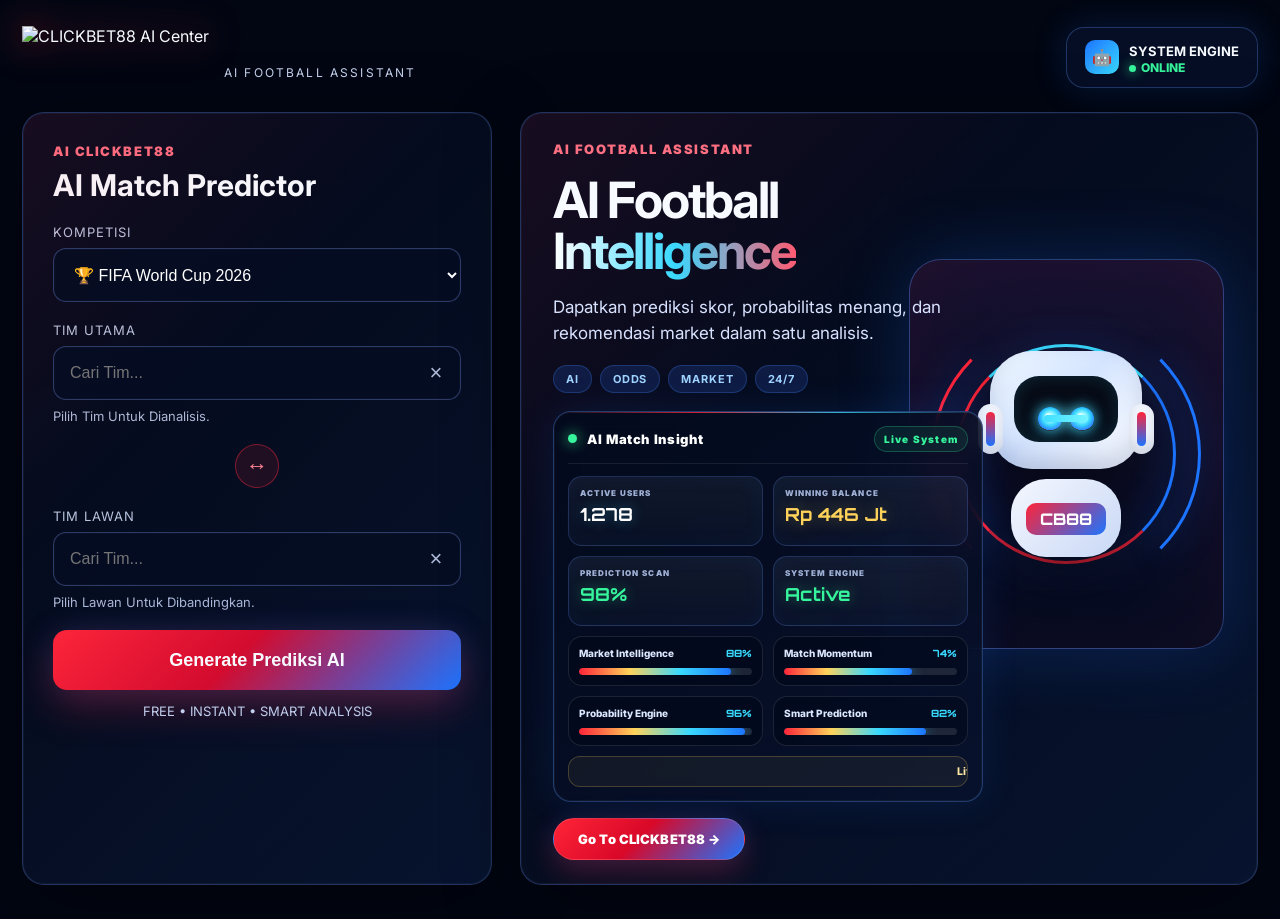
==== commit 0dcfe45a: "Update index.html" ====
--- a/index.html
+++ b/index.html
@@ -1,3 +1,4 @@
+
 <!DOCTYPE html>
 <html lang="id">
 <head>
@@ -285,6 +286,18 @@
       .go-cta a{height:38px!important;padding:0 20px!important;font-size:12px!important;}
     }
 
+
+    /* SMART VALIDATION POPUP - hanya tambahan validasi, tidak mengubah tampilan utama */
+    .smart-error-modal{position:fixed;inset:0;z-index:99999;display:none;align-items:center;justify-content:center;padding:18px;background:rgba(1,5,16,.78);backdrop-filter:blur(12px)}
+    .smart-error-modal.active{display:flex}
+    .smart-error-box{width:min(390px,100%);position:relative;padding:26px 22px 22px;border-radius:24px;border:1px solid rgba(255,36,56,.62);background:linear-gradient(145deg,rgba(5,12,32,.98),rgba(12,18,43,.96));box-shadow:0 30px 90px rgba(0,0,0,.70),0 0 55px rgba(255,36,56,.20),inset 0 0 0 1px rgba(255,255,255,.04);text-align:center;animation:smartPop .22s ease}
+    .smart-error-icon{width:64px;height:64px;margin:0 auto 13px;border-radius:50%;display:grid;place-items:center;font-size:31px;background:linear-gradient(135deg,rgba(255,36,56,.22),rgba(29,116,255,.14));border:1px solid rgba(255,36,56,.45);box-shadow:0 0 30px rgba(255,36,56,.25)}
+    .smart-error-title{font-size:24px;font-weight:900;color:#ff5065;letter-spacing:.02em;margin-bottom:5px;text-transform:uppercase}
+    .smart-error-no{font-size:20px;font-weight:900;color:#fff;margin-bottom:10px}
+    .smart-error-text{font-size:14px;line-height:1.55;color:#dce6ff;margin:0 auto 18px;max-width:310px}
+    .smart-error-btn{height:44px;min-width:138px;border:0;border-radius:999px;cursor:pointer;color:#fff;font-weight:900;font-size:14px;background:linear-gradient(135deg,var(--red),#d90828 45%,var(--blue));box-shadow:0 12px 30px rgba(255,36,56,.25),0 0 22px rgba(29,116,255,.16)}
+    @keyframes smartPop{from{transform:scale(.88);opacity:0}to{transform:scale(1);opacity:1}}
+
   </style>
 </head>
 <body>
@@ -421,6 +434,17 @@
     <button class="close" data-close="resultModal">×</button>
     <h3 class="result-title">Hasil Prediksi AI</h3>
     <div id="resultContent"></div>
+  </div>
+</div>
+
+
+<div class="smart-error-modal" id="smartErrorModal">
+  <div class="smart-error-box">
+    <div class="smart-error-icon">🚫</div>
+    <div class="smart-error-title">WOOPS, BENTAR DONG!</div>
+    <div class="smart-error-no">No, No Yaa! 👀</div>
+    <div class="smart-error-text" id="smartErrorText">Match yang kamu pilih masih belum valid. Coba pilih tim yang benar, terus Generate AI lagi ya! 🚀</div>
+    <button class="smart-error-btn" id="smartErrorBtn" type="button">OK</button>
   </div>
 </div>
 
@@ -443,13 +467,37 @@
 if(formCloseBtn) formCloseBtn.onclick = closePredictorPanel;
 $('#switchBtn').onclick=()=>{const a=$('#teamA').value;$('#teamA').value=$('#teamB').value;$('#teamB').value=a};document.querySelectorAll('[data-clear]').forEach(b=>b.onclick=()=>{$('#'+b.dataset.clear).value='';$('#'+b.dataset.clear).focus()});
 function setupSuggest(inputId, boxId){const input=$('#'+inputId), box=$('#'+boxId);input.addEventListener('input',()=>renderSuggest(input,box));input.addEventListener('focus',()=>renderSuggest(input,box));document.addEventListener('click',e=>{if(!input.parentElement.contains(e.target)) box.classList.remove('show')});}
-function renderSuggest(input,box){const q=input.value.toLowerCase().trim();if(!q){box.classList.remove('show');return}const list=TEAMS.filter(t=>t[0].toLowerCase().includes(q)).slice(0,8);if(!list.length){box.classList.remove('show');return}box.innerHTML=list.map(t=>`<button type="button" data-v="${t[0]}"><span><span>${t[2]}</span> <span class="name">${t[0]}</span></span><small>${t[1]}</small></button>`).join('');box.classList.add('show');box.querySelectorAll('button').forEach(b=>b.onclick=()=>{input.value=b.dataset.v;box.classList.remove('show')});}
+function renderSuggest(input,box){const q=input.value.toLowerCase().trim();if(!q){box.classList.remove('show');return}const otherInput=input.id==='teamA'?$('#teamB'):$('#teamA');const otherValue=(otherInput?.value||'').toLowerCase().trim();const list=TEAMS.filter(t=>t[0].toLowerCase().includes(q)&&t[0].toLowerCase()!==otherValue).slice(0,8);if(!list.length){box.classList.remove('show');return}box.innerHTML=list.map(t=>`<button type="button" data-v="${t[0]}"><span><span>${t[2]}</span> <span class="name">${t[0]}</span></span><small>${t[1]}</small></button>`).join('');box.classList.add('show');box.querySelectorAll('button').forEach(b=>b.onclick=()=>{input.value=b.dataset.v;box.classList.remove('show')});}
 setupSuggest('teamA','suggestA');setupSuggest('teamB','suggestB');
+function normalizeTeamName(name){return (name||'').trim().replace(/\s+/g,' ').toLowerCase()}
+function getTeamData(name){const key=normalizeTeamName(name);return TEAMS.find(t=>normalizeTeamName(t[0])===key)||null}
+function showSmartError(message){const modal=$('#smartErrorModal'), text=$('#smartErrorText');if(text)text.innerHTML=message||'Silakan pilih pertandingan yang valid.';if(modal)modal.classList.add('active')}
+function closeSmartError(){const modal=$('#smartErrorModal');if(modal)modal.classList.remove('active')}
+$('#smartErrorBtn')?.addEventListener('click',closeSmartError);
+$('#smartErrorModal')?.addEventListener('click',e=>{if(e.target.id==='smartErrorModal')closeSmartError()});
+function getAllowedTeamType(league){
+  if(['FIFA World Cup 2026','International Friendly'].includes(league)) return 'Negara';
+  if(['UEFA Champions League','Premier League','La Liga','Serie A','Bundesliga','Ligue 1','AFC Champions League','MLS','Brasileirão Serie A','Liga 1 Indonesia'].includes(league)) return 'Club';
+  return null;
+}
+function validateMatchInput(a,b,league){
+  if(!a||!b){showSmartError('Tim Utama Dan Tim Lawan Wajib Diisi Bro.');return null}
+  const teamA=getTeamData(a), teamB=getTeamData(b);
+  if(!teamA||!teamB){showSmartError('Tim tidak ditemukan pada database AI.<br>Silakan pilih dari daftar yang tersedia.');return null}
+  if(normalizeTeamName(teamA[0])===normalizeTeamName(teamB[0])){showSmartError('Tidak mungkin tim bermain melawan dirinya sendiri.<br>Silakan pilih lawan yang berbeda.');return null}
+  const allowedType=getAllowedTeamType(league);
+  if(allowedType && (teamA[1]!==allowedType || teamB[1]!==allowedType)){
+    const label=allowedType==='Negara'?'Tim Nasional':'Club Sepak Bola';
+    showSmartError(`${league} hanya boleh memilih ${label}.<br>Jangan campur Negara dengan Club.`);return null
+  }
+  return {a:teamA[0],b:teamB[0]};
+}
+
 function hash(str){let h=2166136261;for(let i=0;i<str.length;i++){h^=str.charCodeAt(i);h=Math.imul(h,16777619)}return Math.abs(h)}
 function getPower(name){return teamPower[name] || teamPower[name.replace(/ /g,'_')] || (62 + (hash(name)%27));}
 function predict(a,b,league){let pa=getPower(a), pb=getPower(b);const seed=hash(a+b+league);pa += (seed%7)-3; pb += ((seed>>3)%7)-3;let diff=pa-pb;let draw=Math.max(18,Math.min(31,26-Math.abs(diff)*.45));let aw= Math.max(16,Math.min(70,50+diff*1.8-draw/3));let bw= Math.max(16,Math.min(70,100-aw-draw));let sum=aw+bw+draw;aw=Math.round(aw/sum*100);bw=Math.round(bw/sum*100);draw=100-aw-bw;let winner= aw>=bw && aw>=draw ? a : bw>=aw && bw>=draw ? b : 'Seri';let risk=Math.abs(aw-bw)<7?'High':Math.abs(aw-bw)<16?'Medium':'Low';let conf=Math.max(44,Math.min(88,Math.max(aw,bw,draw)));let scoreA= diff>15?3: diff>3?2: diff<-10?1:2;let scoreB= diff<-15?3: diff<-3?2:diff>10?0:1;if(winner==='Seri'){scoreA=scoreB=(seed%2)+1}let oddA=(100/Math.max(18,aw)*0.88).toFixed(2);let oddD=(100/Math.max(18,draw)*0.92).toFixed(2);let oddB=(100/Math.max(18,bw)*0.88).toFixed(2);let over=(scoreA+scoreB>=3)?'Over 2.5 Goals':'Under 3.5 Goals';let dc= winner===a?'1X':winner===b?'X2':'1X / X2';let marketWin=winner==='Seri'?'Draw / Double Chance':`${winner} Win`;return {a,b,league,winner,aw,bw,draw,conf,risk,scoreA,scoreB,oddA,oddD,oddB,over,dc,marketWin};}
 const tasks = ['Menghubungkan AI Engine','Mengambil data pertandingan','Menganalisa performa tim','Membaca head to head','Menghitung probabilitas menang','Menyusun prediksi terbaik'];
-$('#generateBtn').onclick=()=>{const a=$('#teamA').value.trim(), b=$('#teamB').value.trim();if(!a||!b){alert('Tim A Dan Tim B Wajib Diisi Bro.');return}closePredictorPanel();runLoading(predict(a,b,$('#league').value));}
+$('#generateBtn').onclick=()=>{const a=$('#teamA').value.trim(), b=$('#teamB').value.trim(), league=$('#league').value;const valid=validateMatchInput(a,b,league);if(!valid)return;$('#teamA').value=valid.a;$('#teamB').value=valid.b;closePredictorPanel();runLoading(predict(valid.a,valid.b,league));}
 function runLoading(data){openModal('loadingModal');$('#taskList').innerHTML=tasks.map(t=>`<div class="task"><span>${t}</span><b>Menunggu</b></div>`).join('');$('#progressBar').style.width='0%';$('#percentText').textContent='0%';let i=0,p=0;const els=[...document.querySelectorAll('#taskList .task')];const int=setInterval(()=>{p+=Math.floor(8+Math.random()*10);if(p>100)p=100;$('#progressBar').style.width=p+'%';$('#percentText').textContent=p+'%';let done=Math.min(els.length-1,Math.floor(p/18));els.forEach((el,idx)=>{const b=el.querySelector('b'); if(idx<done){el.classList.add('done');b.textContent='Selesai';} else if(idx===done){b.innerHTML='<span class="spinner"></span>'} else {b.textContent='Menunggu';}});if(p>=100){clearInterval(int);setTimeout(()=>{closeModal('loadingModal');renderResult(data);openModal('resultModal');$('#landingCta').classList.add('show');},450)}},420)}
 function renderResult(d){
   const winnerText = d.winner==='Seri' ? 'Potensi Seri' : d.winner + ' Menang';
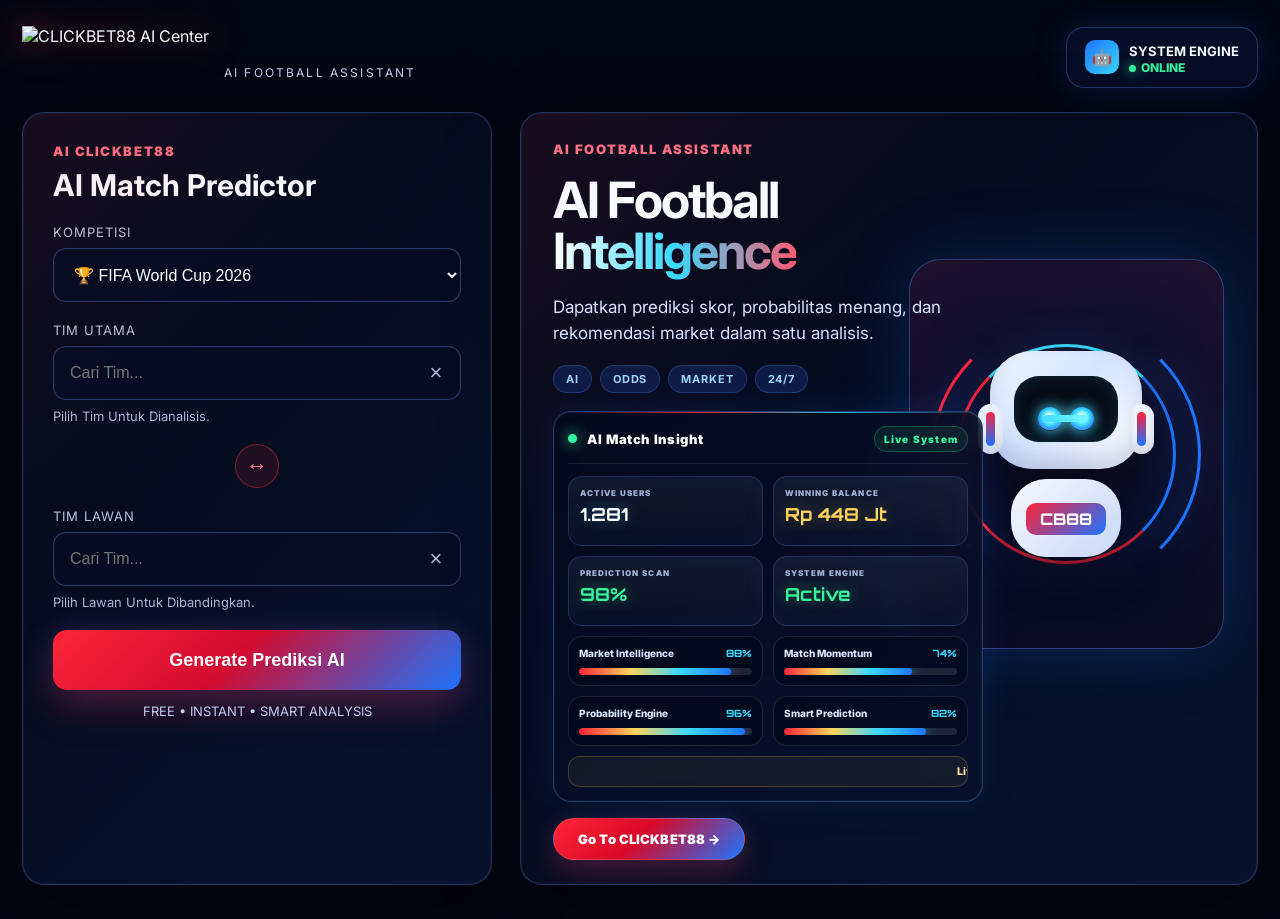
==== commit 77f8a68a: "Update index.html" ====
--- a/index.html
+++ b/index.html
@@ -483,7 +483,7 @@
 function validateMatchInput(a,b,league){
   if(!a||!b){showSmartError('Tim Utama Dan Tim Lawan Wajib Diisi Bro.');return null}
   const teamA=getTeamData(a), teamB=getTeamData(b);
-  if(!teamA||!teamB){showSmartError('Tim tidak ditemukan pada database AI.<br>Silakan pilih dari daftar yang tersedia.');return null}
+  if(!teamA||!teamB){showSmartError('Match yang kamu pilih tidak valid.<br>⚽ Coba pilih tim yang benar, terus Generate AI lagi ya! 🚀');return null}
   if(normalizeTeamName(teamA[0])===normalizeTeamName(teamB[0])){showSmartError('Tidak mungkin tim bermain melawan dirinya sendiri.<br>Silakan pilih lawan yang berbeda.');return null}
   const allowedType=getAllowedTeamType(league);
   if(allowedType && (teamA[1]!==allowedType || teamB[1]!==allowedType)){
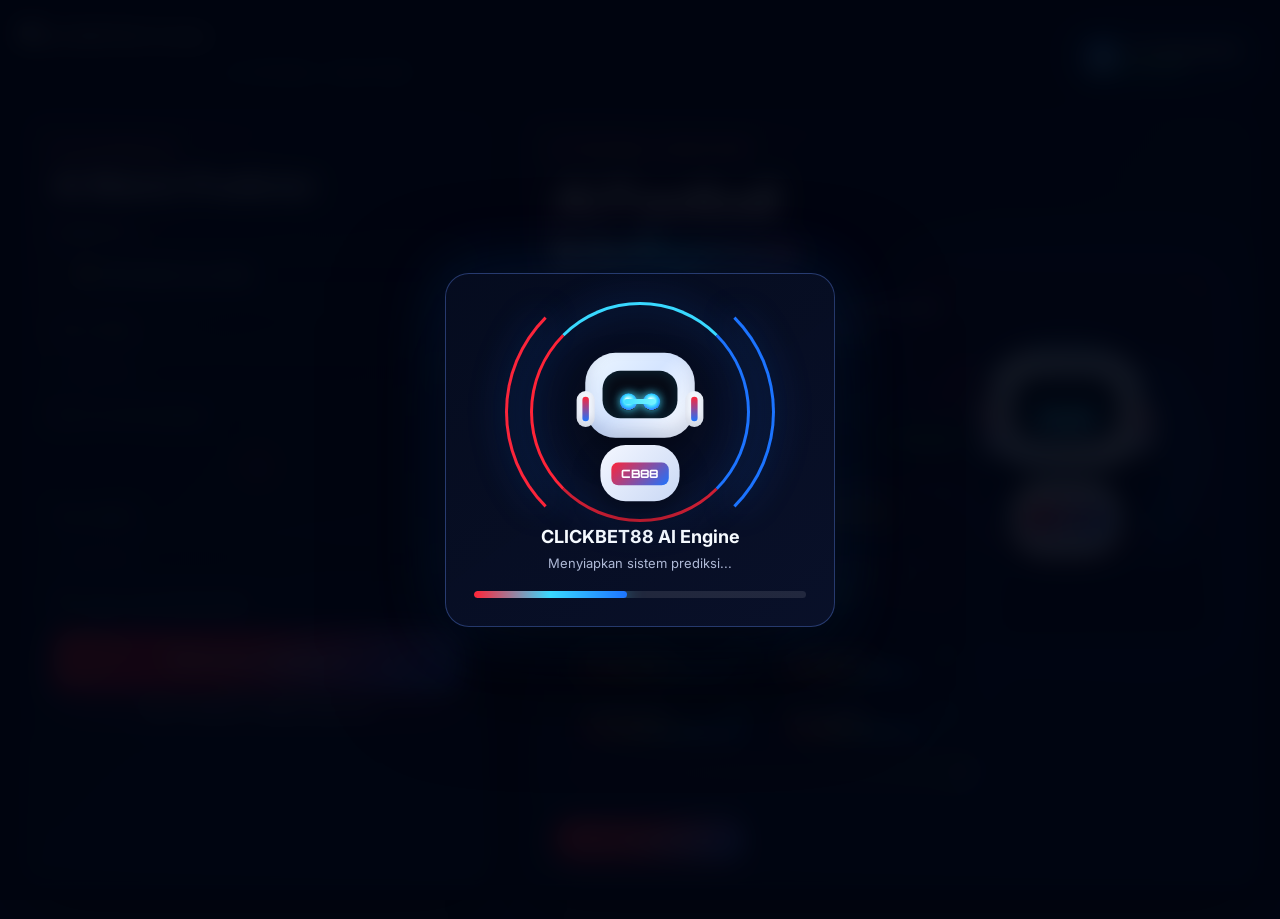
==== commit d995af64: "Update index.html" ====
--- a/index.html
+++ b/index.html
@@ -451,10 +451,10 @@
 <script>
 const LOGIN_URL = "https://click-lynk.com/CLICKBET88_WL";
 const TEAMS = [
-  ["Argentina","Negara","🇦🇷"],["Brazil","Negara","🇧🇷"],["France","Negara","🇫🇷"],["Germany","Negara","🇩🇪"],["Spain","Negara","🇪🇸"],["England","Negara","🏴"],["Portugal","Negara","🇵🇹"],["Netherlands","Negara","🇳🇱"],["Italy","Negara","🇮🇹"],["Belgium","Negara","🇧🇪"],["Croatia","Negara","🇭🇷"],["Japan","Negara","🇯🇵"],["South Korea","Negara","🇰🇷"],["Morocco","Negara","🇲🇦"],["Senegal","Negara","🇸🇳"],["Uruguay","Negara","🇺🇾"],["Colombia","Negara","🇨🇴"],["Mexico","Negara","🇲🇽"],["Austria","Negara","🇦🇹"],["Algeria","Negara","🇩🇿"],["Jordan","Negara","🇯🇴"],["Ghana","Negara","🇬🇭"],["Indonesia","Negara","🇮🇩"],["Australia","Negara","🇦🇺"],["Turkey","Negara","🇹🇷"],["Switzerland","Negara","🇨🇭"],["United States","Negara","🇺🇸"],["Canada","Negara","🇨🇦"],
+  ["Argentina","Negara","🇦🇷"],["Brazil","Negara","🇧🇷"],["France","Negara","🇫🇷"],["Germany","Negara","🇩🇪"],["Spain","Negara","🇪🇸"],["England","Negara","🏴"],["Portugal","Negara","🇵🇹"],["Netherlands","Negara","🇳🇱"],["Italy","Negara","🇮🇹"],["Belgium","Negara","🇧🇪"],["Croatia","Negara","🇭🇷"],["Japan","Negara","🇯🇵"],["South Korea","Negara","🇰🇷"],["Morocco","Negara","🇲🇦"],["Senegal","Negara","🇸🇳"],["Uruguay","Negara","🇺🇾"],["Colombia","Negara","🇨🇴"],["Mexico","Negara","🇲🇽"],["Austria","Negara","🇦🇹"],["Algeria","Negara","🇩🇿"],["Jordan","Negara","🇯🇴"],["Ghana","Negara","🇬🇭"],["Indonesia","Negara","🇮🇩"],["Australia","Negara","🇦🇺"],["Turkey","Negara","🇹🇷"],["Switzerland","Negara","🇨🇭"],["United States","Negara","🇺🇸"],["Canada","Negara","🇨🇦"],["Norway","Negara","🇳🇴"]
   ["Real Madrid","Club","⚪"],["Barcelona","Club","🔵"],["Manchester City","Club","🔵"],["Manchester United","Club","🔴"],["Liverpool","Club","🔴"],["Chelsea","Club","🔵"],["Arsenal","Club","🔴"],["Tottenham Hotspur","Club","⚪"],["Bayern Munich","Club","🔴"],["Borussia Dortmund","Club","🟡"],["Paris Saint-Germain","Club","🔵"],["Juventus","Club","⚫"],["Inter Milan","Club","🔵"],["AC Milan","Club","🔴"],["Napoli","Club","🔵"],["Atletico Madrid","Club","🔴"],["Sevilla","Club","🔴"],["Ajax","Club","🔴"],["PSV Eindhoven","Club","🔴"],["Benfica","Club","🔴"],["Porto","Club","🔵"],["Sporting CP","Club","🟢"],["Al Nassr","Club","🟡"],["Al Hilal","Club","🔵"],["Inter Miami","Club","🌴"],["LA Galaxy","Club","⭐"],["Persib Bandung","Club","🔵"],["Persija Jakarta","Club","🔴"],["Arema FC","Club","🔵"],["Bali United","Club","🔴"],["PSM Makassar","Club","🔴"],["Johor Darul Ta'zim","Club","🔵"]
 ];
-const teamPower = {Argentina:92,Brazil:90,France:91,Germany:86,Spain:88,England:87,Portugal:86,Netherlands:85,Italy:84,Belgium:82,Croatia:81,Japan:77,Austria:75,Algeria:74,Jordan:67,Ghana:73,Morocco:78,Senegal:76,Uruguay:80,Colombia:79,Mexico:77,Indonesia:61,"Real Madrid":94,Barcelona:91,"Manchester City":95,"Manchester United":84,Liverpool:90,Chelsea:83,Arsenal:90,"Bayern Munich":92,"Borussia Dortmund":86,"Paris Saint-Germain":89,Juventus:85,"Inter Milan":88,"AC Milan":84,Napoli:83,"Atletico Madrid":86,Persib_Bandung:70,Persija_Jakarta:69,"Persib Bandung":70,"Persija Jakarta":69,"Arema FC":67,"Bali United":68};
+const teamPower = {Argentina:92,Brazil:90,France:91,Germany:86,Spain:88,England:87,Portugal:86,Netherlands:85,Italy:84,Belgium:82,Croatia:81,Japan:77,Austria:75,Algeria:74,Jordan:67,Ghana:73,Morocco:78,Senegal:76,Uruguay:80,Colombia:79,Mexico:77,Indonesia:61,"Real Madrid":94,Barcelona:91,"Manchester City":95,"Manchester United":84,Liverpool:90,Chelsea:83,Arsenal:90,"Bayern Munich":92,"Borussia Dortmund":86,"Paris Saint-Germain":89,Juventus:85,"Inter Milan":88,"AC Milan":84,Napoli:83,"Atletico Madrid":86,Persib_Bandung:70,Persija_Jakarta:69,"Persib Bandung":70,"Persija Jakarta":69,"Arema FC":67,"Bali United":68};Norway:76,
 const $ = s => document.querySelector(s);
 window.addEventListener('load',()=>setTimeout(()=>$('#pageBoot')?.classList.add('hide'),900));
 function openModal(id){document.getElementById(id).classList.add('active')}function closeModal(id){document.getElementById(id).classList.remove('active')}document.querySelectorAll('[data-close]').forEach(b=>b.onclick=()=>closeModal(b.dataset.close));
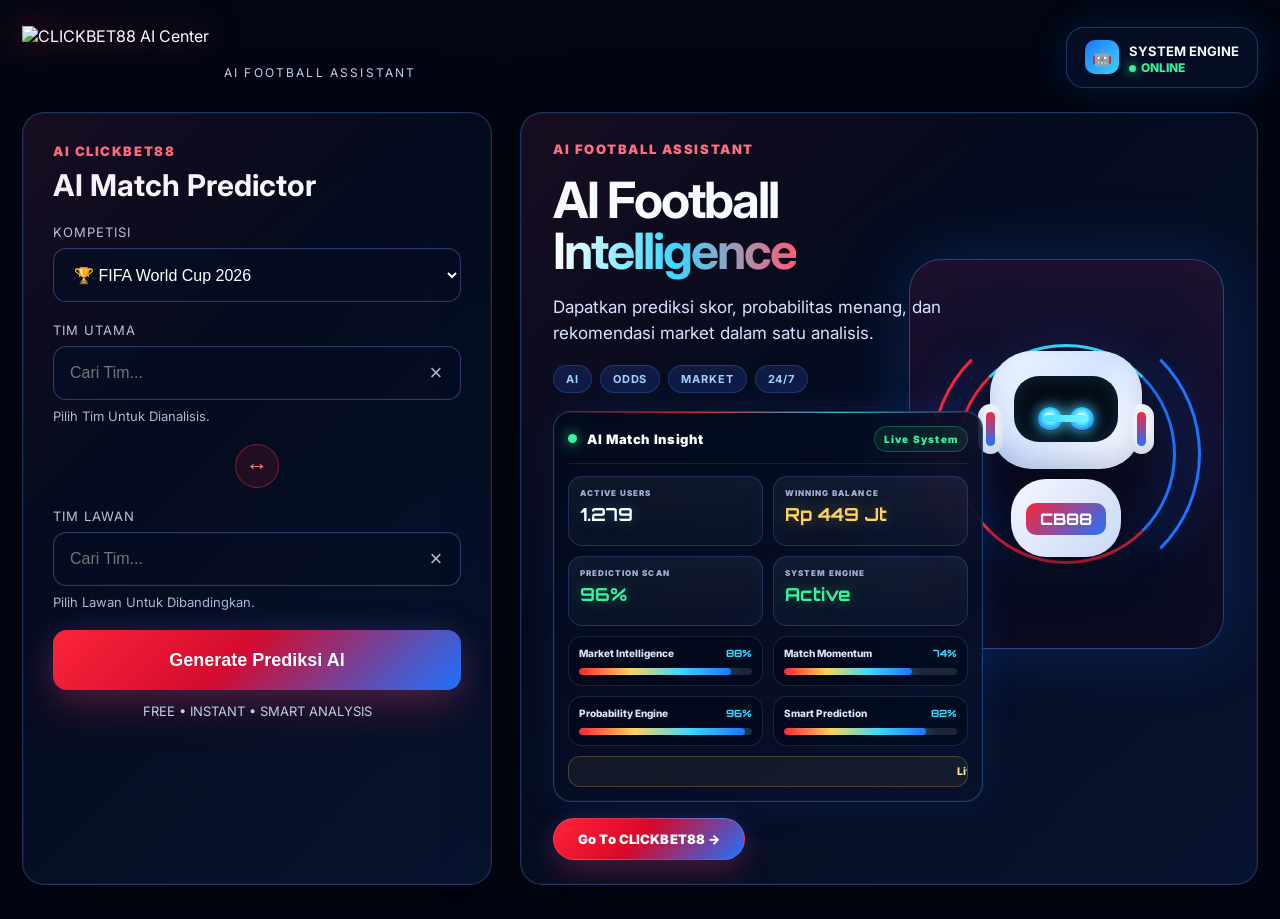
==== commit 21d827c5: "Update index.html" ====
--- a/index.html
+++ b/index.html
@@ -454,7 +454,7 @@
   ["Argentina","Negara","🇦🇷"],["Brazil","Negara","🇧🇷"],["France","Negara","🇫🇷"],["Germany","Negara","🇩🇪"],["Spain","Negara","🇪🇸"],["England","Negara","🏴"],["Portugal","Negara","🇵🇹"],["Netherlands","Negara","🇳🇱"],["Italy","Negara","🇮🇹"],["Belgium","Negara","🇧🇪"],["Croatia","Negara","🇭🇷"],["Japan","Negara","🇯🇵"],["South Korea","Negara","🇰🇷"],["Morocco","Negara","🇲🇦"],["Senegal","Negara","🇸🇳"],["Uruguay","Negara","🇺🇾"],["Colombia","Negara","🇨🇴"],["Mexico","Negara","🇲🇽"],["Austria","Negara","🇦🇹"],["Algeria","Negara","🇩🇿"],["Jordan","Negara","🇯🇴"],["Ghana","Negara","🇬🇭"],["Indonesia","Negara","🇮🇩"],["Australia","Negara","🇦🇺"],["Turkey","Negara","🇹🇷"],["Switzerland","Negara","🇨🇭"],["United States","Negara","🇺🇸"],["Canada","Negara","🇨🇦"],["Norway","Negara","🇳🇴"]
   ["Real Madrid","Club","⚪"],["Barcelona","Club","🔵"],["Manchester City","Club","🔵"],["Manchester United","Club","🔴"],["Liverpool","Club","🔴"],["Chelsea","Club","🔵"],["Arsenal","Club","🔴"],["Tottenham Hotspur","Club","⚪"],["Bayern Munich","Club","🔴"],["Borussia Dortmund","Club","🟡"],["Paris Saint-Germain","Club","🔵"],["Juventus","Club","⚫"],["Inter Milan","Club","🔵"],["AC Milan","Club","🔴"],["Napoli","Club","🔵"],["Atletico Madrid","Club","🔴"],["Sevilla","Club","🔴"],["Ajax","Club","🔴"],["PSV Eindhoven","Club","🔴"],["Benfica","Club","🔴"],["Porto","Club","🔵"],["Sporting CP","Club","🟢"],["Al Nassr","Club","🟡"],["Al Hilal","Club","🔵"],["Inter Miami","Club","🌴"],["LA Galaxy","Club","⭐"],["Persib Bandung","Club","🔵"],["Persija Jakarta","Club","🔴"],["Arema FC","Club","🔵"],["Bali United","Club","🔴"],["PSM Makassar","Club","🔴"],["Johor Darul Ta'zim","Club","🔵"]
 ];
-const teamPower = {Argentina:92,Brazil:90,France:91,Germany:86,Spain:88,England:87,Portugal:86,Netherlands:85,Italy:84,Belgium:82,Croatia:81,Japan:77,Austria:75,Algeria:74,Jordan:67,Ghana:73,Morocco:78,Senegal:76,Uruguay:80,Colombia:79,Mexico:77,Indonesia:61,"Real Madrid":94,Barcelona:91,"Manchester City":95,"Manchester United":84,Liverpool:90,Chelsea:83,Arsenal:90,"Bayern Munich":92,"Borussia Dortmund":86,"Paris Saint-Germain":89,Juventus:85,"Inter Milan":88,"AC Milan":84,Napoli:83,"Atletico Madrid":86,Persib_Bandung:70,Persija_Jakarta:69,"Persib Bandung":70,"Persija Jakarta":69,"Arema FC":67,"Bali United":68};Norway:76,
+const teamPower = {Argentina:92,Brazil:90,France:91,Germany:86,Spain:88,England:87,Portugal:86,Netherlands:85,Italy:84,Belgium:82,Croatia:81,Japan:77,Austria:75,Algeria:74,Jordan:67,Ghana:73,Morocco:78,Senegal:76,Uruguay:80,Colombia:79,Mexico:77,Indonesia:61,"Real Madrid":94,Barcelona:91,"Manchester City":95,"Manchester United":84,Liverpool:90,Chelsea:83,Arsenal:90,"Bayern Munich":92,"Borussia Dortmund":86,"Paris Saint-Germain":89,Juventus:85,"Inter Milan":88,"AC Milan":84,Napoli:83,"Atletico Madrid":86,Persib_Bandung:70,Persija_Jakarta:69,"Persib Bandung":70,"Persija Jakarta":69,"Arema FC":67,"Bali United":68,Norway:76};
 const $ = s => document.querySelector(s);
 window.addEventListener('load',()=>setTimeout(()=>$('#pageBoot')?.classList.add('hide'),900));
 function openModal(id){document.getElementById(id).classList.add('active')}function closeModal(id){document.getElementById(id).classList.remove('active')}document.querySelectorAll('[data-close]').forEach(b=>b.onclick=()=>closeModal(b.dataset.close));
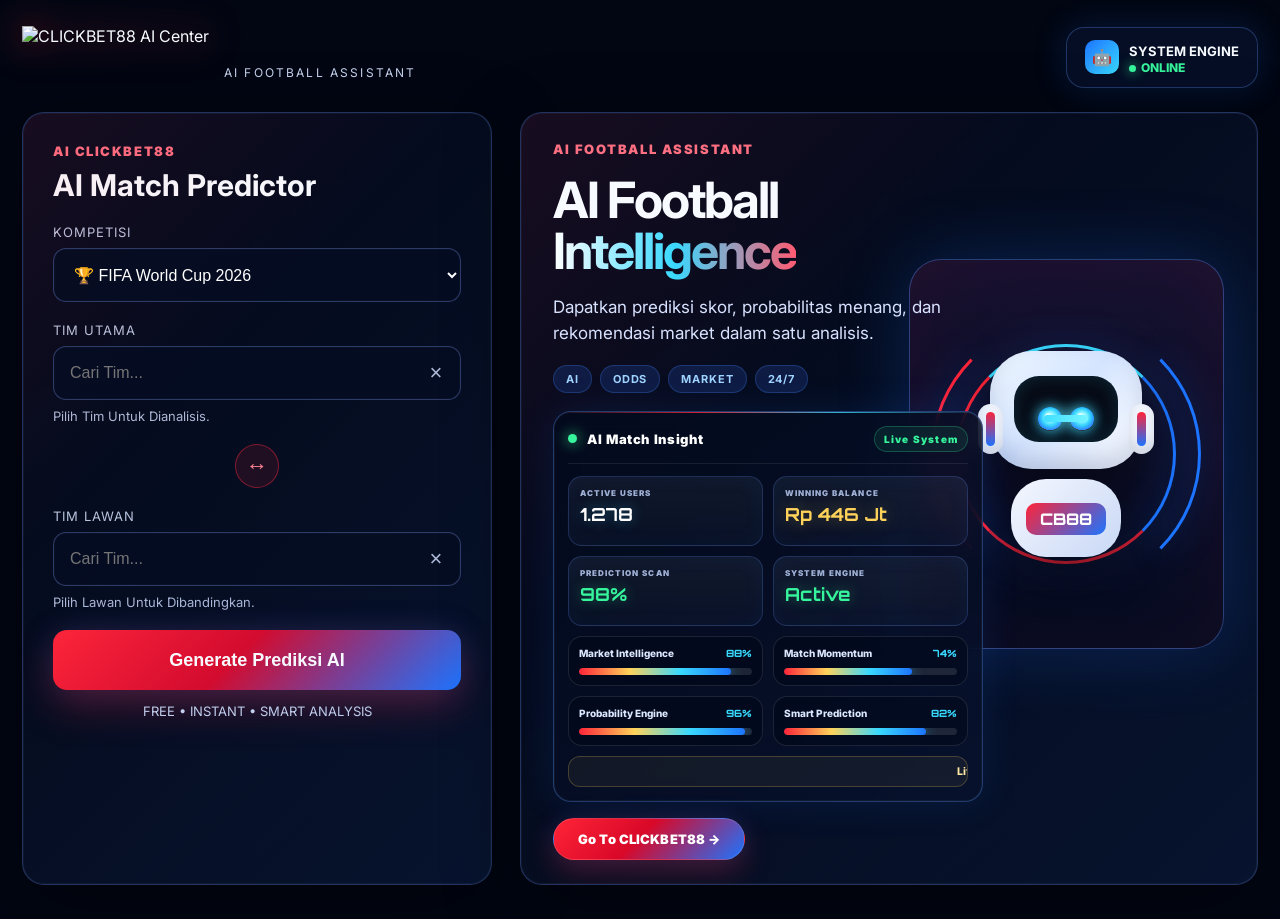
==== commit c0cb44bf: "Update index.html" ====
--- a/index.html
+++ b/index.html
@@ -451,7 +451,7 @@
 <script>
 const LOGIN_URL = "https://click-lynk.com/CLICKBET88_WL";
 const TEAMS = [
-  ["Argentina","Negara","🇦🇷"],["Brazil","Negara","🇧🇷"],["France","Negara","🇫🇷"],["Germany","Negara","🇩🇪"],["Spain","Negara","🇪🇸"],["England","Negara","🏴"],["Portugal","Negara","🇵🇹"],["Netherlands","Negara","🇳🇱"],["Italy","Negara","🇮🇹"],["Belgium","Negara","🇧🇪"],["Croatia","Negara","🇭🇷"],["Japan","Negara","🇯🇵"],["South Korea","Negara","🇰🇷"],["Morocco","Negara","🇲🇦"],["Senegal","Negara","🇸🇳"],["Uruguay","Negara","🇺🇾"],["Colombia","Negara","🇨🇴"],["Mexico","Negara","🇲🇽"],["Austria","Negara","🇦🇹"],["Algeria","Negara","🇩🇿"],["Jordan","Negara","🇯🇴"],["Ghana","Negara","🇬🇭"],["Indonesia","Negara","🇮🇩"],["Australia","Negara","🇦🇺"],["Turkey","Negara","🇹🇷"],["Switzerland","Negara","🇨🇭"],["United States","Negara","🇺🇸"],["Canada","Negara","🇨🇦"],["Norway","Negara","🇳🇴"]
+  ["Argentina","Negara","🇦🇷"],["Brazil","Negara","🇧🇷"],["France","Negara","🇫🇷"],["Germany","Negara","🇩🇪"],["Spain","Negara","🇪🇸"],["England","Negara","🏴"],["Portugal","Negara","🇵🇹"],["Netherlands","Negara","🇳🇱"],["Italy","Negara","🇮🇹"],["Belgium","Negara","🇧🇪"],["Croatia","Negara","🇭🇷"],["Japan","Negara","🇯🇵"],["South Korea","Negara","🇰🇷"],["Morocco","Negara","🇲🇦"],["Senegal","Negara","🇸🇳"],["Uruguay","Negara","🇺🇾"],["Colombia","Negara","🇨🇴"],["Mexico","Negara","🇲🇽"],["Austria","Negara","🇦🇹"],["Algeria","Negara","🇩🇿"],["Jordan","Negara","🇯🇴"],["Ghana","Negara","🇬🇭"],["Indonesia","Negara","🇮🇩"],["Australia","Negara","🇦🇺"],["Turkey","Negara","🇹🇷"],["Switzerland","Negara","🇨🇭"],["United States","Negara","🇺🇸"],["Canada","Negara","🇨🇦"],["Norway","Negara","🇳🇴"],
   ["Real Madrid","Club","⚪"],["Barcelona","Club","🔵"],["Manchester City","Club","🔵"],["Manchester United","Club","🔴"],["Liverpool","Club","🔴"],["Chelsea","Club","🔵"],["Arsenal","Club","🔴"],["Tottenham Hotspur","Club","⚪"],["Bayern Munich","Club","🔴"],["Borussia Dortmund","Club","🟡"],["Paris Saint-Germain","Club","🔵"],["Juventus","Club","⚫"],["Inter Milan","Club","🔵"],["AC Milan","Club","🔴"],["Napoli","Club","🔵"],["Atletico Madrid","Club","🔴"],["Sevilla","Club","🔴"],["Ajax","Club","🔴"],["PSV Eindhoven","Club","🔴"],["Benfica","Club","🔴"],["Porto","Club","🔵"],["Sporting CP","Club","🟢"],["Al Nassr","Club","🟡"],["Al Hilal","Club","🔵"],["Inter Miami","Club","🌴"],["LA Galaxy","Club","⭐"],["Persib Bandung","Club","🔵"],["Persija Jakarta","Club","🔴"],["Arema FC","Club","🔵"],["Bali United","Club","🔴"],["PSM Makassar","Club","🔴"],["Johor Darul Ta'zim","Club","🔵"]
 ];
 const teamPower = {Argentina:92,Brazil:90,France:91,Germany:86,Spain:88,England:87,Portugal:86,Netherlands:85,Italy:84,Belgium:82,Croatia:81,Japan:77,Austria:75,Algeria:74,Jordan:67,Ghana:73,Morocco:78,Senegal:76,Uruguay:80,Colombia:79,Mexico:77,Indonesia:61,"Real Madrid":94,Barcelona:91,"Manchester City":95,"Manchester United":84,Liverpool:90,Chelsea:83,Arsenal:90,"Bayern Munich":92,"Borussia Dortmund":86,"Paris Saint-Germain":89,Juventus:85,"Inter Milan":88,"AC Milan":84,Napoli:83,"Atletico Madrid":86,Persib_Bandung:70,Persija_Jakarta:69,"Persib Bandung":70,"Persija Jakarta":69,"Arema FC":67,"Bali United":68,Norway:76};
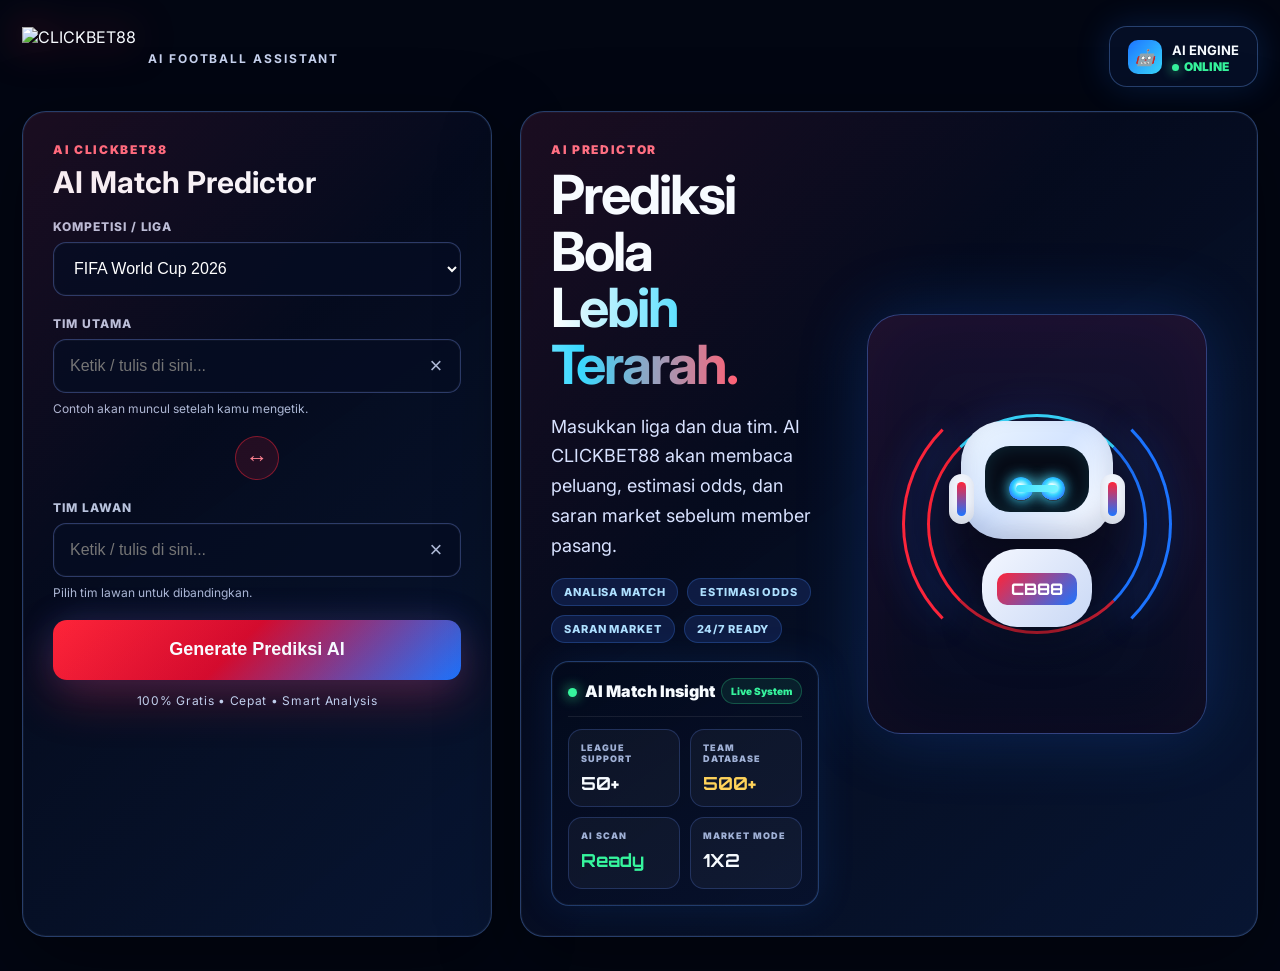
==== commit 8bab0bfd: "Update index.html" ====
--- a/index.html
+++ b/index.html
@@ -1,590 +1,14 @@
-
-<!DOCTYPE html>
-<html lang="id">
-<head>
-  <meta charset="UTF-8" />
-  <meta name="viewport" content="width=device-width, initial-scale=1.0" />
-  <title>CLICKBET88 AI Center</title>
-  <link rel="icon" href="https://cdn.it-cg.group/mysterybox/uploads/6880d21e8b056.Logo%20Icon.png" />
-  <link rel="preconnect" href="https://fonts.googleapis.com">
-  <link rel="preconnect" href="https://fonts.gstatic.com" crossorigin>
-  <link href="https://fonts.googleapis.com/css2?family=Inter:wght@400;500;600;700;800;900&family=Orbitron:wght@600;700;800&display=swap" rel="stylesheet">
-  <style>
-    :root{
-      --red:#ff2438;--red2:#b9001b;--blue:#1d74ff;--cyan:#39d9ff;--gold:#ffd35a;
-      --bg:#030817;--card:rgba(7,14,34,.78);--card2:rgba(10,18,44,.88);--line:rgba(100,145,255,.30);
-      --text:#f7fbff;--muted:#aeb9d6;--ok:#36f59d;--warn:#ffd35a;--danger:#ff5065;
-      --radius:22px;
-    }
-    *{box-sizing:border-box}html,body{margin:0;min-height:100%;font-family:Inter,system-ui,sans-serif;color:var(--text);background:#020612;overflow-x:hidden}
-
-    /* Background utama CLICKBET88 - dipasang di 3 layer biar aman di GitHub Pages */
-    html{background:#020612 url('http://plcl.me/images/tpba4.jpg') center center/cover no-repeat fixed!important;}
-    body{background:#020612 url('http://plcl.me/images/tpba4.jpg') center center/cover no-repeat fixed!important;}
-    body:before{content:"";position:fixed;inset:0;background:linear-gradient(90deg,rgba(1,7,22,.72),rgba(2,6,20,.34),rgba(2,7,23,.72)),url('http://plcl.me/images/tpba4.jpg') center center/cover no-repeat;z-index:-3}
-    body:after{content:"";position:fixed;inset:0;background:radial-gradient(circle at 14% 20%,rgba(255,36,56,.28),transparent 32%),radial-gradient(circle at 84% 22%,rgba(29,116,255,.26),transparent 33%),linear-gradient(180deg,rgba(0,0,0,.02),rgba(0,0,0,.38));z-index:-2;pointer-events:none}
-    .particles{position:fixed;inset:0;z-index:-1;background-image:radial-gradient(rgba(255,255,255,.22) 1px,transparent 1px);background-size:44px 44px;opacity:.08;animation:moveBg 18s linear infinite}@keyframes moveBg{to{background-position:220px -220px}}
-    .app{width:min(1480px,calc(100% - 44px));margin:0 auto;padding:26px 0 34px;min-height:100vh}
-    header{display:flex;align-items:center;justify-content:space-between;gap:16px;margin-bottom:24px}.brand{display:flex;align-items:center;gap:13px}.logo-mark{font-size:36px;filter:drop-shadow(0 0 18px rgba(255,36,56,.6))}.brand-title{font-weight:900;font-size:34px;letter-spacing:-1.2px}.brand-title span{color:var(--red)}.brand small{display:block;color:#c8d3ef;letter-spacing:.18em;font-size:12px;margin-top:2px}.engine{display:flex;align-items:center;gap:10px;padding:12px 18px;border:1px solid var(--line);border-radius:18px;background:rgba(8,18,45,.72);box-shadow:0 0 34px rgba(29,116,255,.18)}.engine i{width:34px;height:34px;display:grid;place-items:center;border-radius:10px;background:linear-gradient(135deg,var(--blue),var(--cyan));font-style:normal}.engine b{font-size:13px}.engine span{display:block;color:var(--ok);font-size:12px;font-weight:800}.dot{display:inline-block;width:7px;height:7px;border-radius:50%;background:var(--ok);box-shadow:0 0 12px var(--ok);margin-right:5px}
-    .layout{display:grid;grid-template-columns:470px 1fr;gap:28px;align-items:stretch}.panel{position:relative;background:linear-gradient(145deg,rgba(5,12,32,.88),rgba(7,14,34,.72));border:1px solid var(--line);border-radius:var(--radius);box-shadow:0 0 0 1px rgba(255,255,255,.04) inset,0 22px 75px rgba(0,0,0,.38);overflow:hidden}.panel:before{content:"";position:absolute;inset:0;background:linear-gradient(135deg,rgba(255,36,56,.08),transparent 35%,rgba(29,116,255,.08));pointer-events:none}.form-panel{padding:30px}.section-label{font-size:13px;font-weight:900;color:#ff6f82;letter-spacing:.12em;text-transform:uppercase}.title{font-size:30px;margin:10px 0 22px;line-height:1.1}.field{margin:20px 0}.field label{display:block;font-size:13px;color:#b9c4de;text-transform:uppercase;letter-spacing:.08em;margin-bottom:8px}.select-wrap,.input-wrap{position:relative}.select-wrap select,.input-wrap input{width:100%;height:54px;border-radius:13px;border:1px solid rgba(130,160,255,.32);background:rgba(6,13,35,.78);color:#fff;font-size:16px;padding:0 46px 0 16px;outline:none;box-shadow:inset 0 0 0 1px rgba(255,255,255,.02)}.select-wrap select:focus,.input-wrap input:focus{border-color:rgba(57,217,255,.7);box-shadow:0 0 0 3px rgba(57,217,255,.12)}.hint{font-size:13px;color:var(--muted);margin-top:8px}.switch{width:44px;height:44px;margin:12px auto 0;border-radius:50%;display:grid;place-items:center;border:1px solid rgba(255,36,56,.45);background:rgba(255,36,56,.11);color:#ff8290;font-size:22px;cursor:pointer}.primary{width:100%;height:60px;border:0;border-radius:14px;color:white;font-weight:900;font-size:18px;cursor:pointer;background:linear-gradient(135deg,var(--red),#d90828 45%,var(--blue));box-shadow:0 16px 42px rgba(255,36,56,.28),0 0 32px rgba(29,116,255,.18);transition:.2s}.primary:hover{transform:translateY(-2px);filter:brightness(1.08)}.safe{margin-top:13px;text-align:center;color:#c6d2ec;font-size:13px}.examples{margin-top:22px;padding:18px;border-radius:17px;background:rgba(3,8,25,.5);border:1px solid rgba(255,255,255,.08)}.examples b{display:block;margin-bottom:12px}.tagline{display:flex;flex-wrap:wrap;gap:8px}.chip{font-size:12px;padding:7px 10px;border:1px solid rgba(100,145,255,.24);border-radius:999px;color:#d8e2ff;background:rgba(13,23,55,.58)}
-    .hero-panel{min-height:650px;padding:28px;display:grid;grid-template-rows:auto 1fr auto}.hero-copy{max-width:580px}.hero-copy h1{font-size:54px;line-height:1.02;margin:22px 0 16px;letter-spacing:-2px}.hero-copy h1 span{background:linear-gradient(90deg,#fff,var(--cyan),#ff5b72);-webkit-background-clip:text;color:transparent}.hero-copy p{font-size:18px;line-height:1.7;color:#d8e2ff;max-width:540px}.features{
-    display:grid;
-    grid-template-columns:repeat(2,minmax(0,240px));
-    gap:12px;
-}.features-mini{
-    display:flex;
-    gap:8px;
-    flex-wrap:wrap;
-    margin-top:18px;
-}
-
-.features-mini span{
-    height:28px;
-    padding:0 12px;
-    display:flex;
-    align-items:center;
-    justify-content:center;
-    border-radius:999px;
-    font-size:11px;
-    font-weight:700;
-    letter-spacing:.08em;
-    text-transform:uppercase;
-    background:rgba(18,34,80,.75);
-    border:1px solid rgba(70,140,255,.25);
-    color:#9fd3ff;
-}.feature{padding:14px;border:1px solid rgba(100,145,255,.22);background:rgba(7,14,34,.62);border-radius:13px;font-weight:700}.feature i{display:inline-grid;place-items:center;width:28px;height:28px;margin-right:10px;border-radius:8px;background:rgba(29,116,255,.22);color:#91c8ff;font-style:normal}.robot-zone{position:absolute;right:6%;top:16%;width:360px;height:420px;display:grid;place-items:center}.bot-card{width:340px;height:420px;border-radius:34px;border:1px solid rgba(100,145,255,.38);background:linear-gradient(180deg,rgba(30,20,55,.68),rgba(5,11,31,.78));display:grid;place-items:center;box-shadow:0 0 70px rgba(29,116,255,.22),inset 0 0 80px rgba(255,36,56,.06)}
-    .bot{position:relative;width:190px;height:250px;animation:float 3s ease-in-out infinite}.bot-head{position:absolute;top:22px;left:19px;width:152px;height:118px;border-radius:42px;background:linear-gradient(135deg,#eef7ff,#d5e5ff 46%,#ffffff);box-shadow:0 22px 45px rgba(0,0,0,.38),inset 0 -12px 22px rgba(74,95,150,.25)}.bot-face{position:absolute;inset:25px 24px 27px;border-radius:25px;background:#070b16;box-shadow:inset 0 0 18px rgba(57,217,255,.15)}.eye{position:absolute;top:27px;width:24px;height:42px;border-radius:10px;background:linear-gradient(180deg,#ff4fd8,#6cf3ff);box-shadow:0 0 18px rgba(57,217,255,.8);animation:blink 4s infinite}.eye.l{left:31px}.eye.r{right:31px}.mouth{position:absolute;bottom:20px;left:50%;transform:translateX(-50%);width:44px;height:7px;border-radius:7px;background:#74f5ff;box-shadow:0 0 16px rgba(116,245,255,.8)}.ear{position:absolute;top:53px;width:25px;height:50px;border-radius:18px;background:#f4f8ff;box-shadow:inset 0 -8px 14px rgba(57,68,100,.18)}.ear.left{left:-12px}.ear.right{right:-12px}.ear:after{content:"";position:absolute;inset:8px;border-radius:14px;background:linear-gradient(180deg,var(--red),var(--blue))}.bot-body{position:absolute;top:150px;left:50%;transform:translateX(-50%);width:110px;height:78px;border-radius:35px;background:linear-gradient(135deg,#f4f7ff,#c9d8f5);box-shadow:0 18px 40px rgba(0,0,0,.35)}.bot-body:before{content:"CB88";position:absolute;left:50%;top:24px;transform:translateX(-50%);padding:6px 14px;border-radius:10px;background:linear-gradient(135deg,var(--red),var(--blue));font-family:Orbitron;font-weight:800;color:white}.ring{position:absolute;left:50%;top:50%;transform:translate(-50%,-50%);width:270px;height:270px;border-radius:50%;border:3px solid transparent;border-left-color:var(--red);border-right-color:var(--blue);filter:drop-shadow(0 0 16px rgba(29,116,255,.7));animation:spin 6s linear infinite}.ring.r2{width:220px;height:220px;animation-duration:4s;animation-direction:reverse;border-top-color:var(--cyan);border-bottom-color:rgba(255,36,56,.8)}@keyframes float{0%,100%{transform:translateY(0)}50%{transform:translateY(-14px)}}@keyframes spin{to{transform:translate(-50%,-50%) rotate(360deg)}}@keyframes blink{0%,92%,100%{transform:scaleY(1)}95%{transform:scaleY(.12)}}
-    .cta-card{max-width:470px;padding:24px 26px;margin-top:auto;border-radius:20px;border:1px solid rgba(255,36,56,.38);background:linear-gradient(135deg,rgba(255,36,56,.12),rgba(29,116,255,.08));display:none}.cta-card.show{display:block}.cta-card h3{font-size:28px;margin:0 0 8px}.cta-card h3 span{color:var(--red)}.cta-card p{color:#dce6ff;line-height:1.55;margin:0 0 18px}.cta-card a{display:inline-flex;align-items:center;gap:10px;padding:14px 18px;border-radius:12px;background:linear-gradient(135deg,var(--red),var(--blue));color:white;text-decoration:none;font-weight:900;box-shadow:0 0 28px rgba(255,36,56,.28)}
-    .modal{position:fixed;inset:0;z-index:50;display:none;align-items:center;justify-content:center;padding:18px;background:rgba(1,5,16,.76);backdrop-filter:blur(14px)}.modal.active{display:flex}.modal-box{position:relative;width:min(760px,100%);max-height:calc(100vh - 34px);overflow:auto;border-radius:24px;border:1px solid rgba(100,145,255,.35);background:linear-gradient(145deg,rgba(5,12,32,.97),rgba(10,18,44,.94));box-shadow:0 35px 110px rgba(0,0,0,.62),0 0 80px rgba(29,116,255,.16)}.close{position:absolute;right:18px;top:16px;width:38px;height:38px;border-radius:50%;border:1px solid rgba(255,255,255,.15);background:rgba(255,255,255,.06);color:white;font-size:26px;cursor:pointer}.loading-box{padding:34px}.loading-title{text-align:center;font-size:22px;font-weight:900;margin-bottom:6px}.loading-sub{text-align:center;color:var(--muted);margin-bottom:22px}.loading-grid{display:grid;grid-template-columns:1fr 1fr;gap:24px;align-items:center}.mini-bot{min-height:310px;display:grid;place-items:center;position:relative;border-radius:22px;background:radial-gradient(circle at center,rgba(29,116,255,.25),rgba(255,36,56,.12),transparent 62%)}.tasks{display:grid;gap:12px}.task{display:flex;align-items:center;justify-content:space-between;gap:12px;padding:13px;border-radius:13px;border:1px solid rgba(255,255,255,.08);background:rgba(255,255,255,.035);font-size:14px;color:#d7e0f7}.task.done b{color:var(--ok)}.task b{font-weight:800;color:var(--muted)}.spinner{width:18px;height:18px;border-radius:50%;border:2px solid rgba(255,255,255,.15);border-top-color:var(--cyan);animation:spinOnly .8s linear infinite}@keyframes spinOnly{to{transform:rotate(360deg)}}.progress{height:8px;background:rgba(255,255,255,.12);border-radius:999px;overflow:hidden;margin-top:18px}.progress span{display:block;height:100%;width:0;background:linear-gradient(90deg,var(--red),var(--cyan),var(--blue));box-shadow:0 0 20px rgba(57,217,255,.8);transition:.3s}.percent{text-align:right;margin-top:8px;color:#dce6ff;font-weight:800}.result-box{padding:28px}.result-title{font-size:26px;font-weight:900;margin:0 0 18px}.match-line{display:flex;align-items:center;justify-content:space-between;gap:12px;padding:18px;border-radius:17px;border:1px solid rgba(100,145,255,.22);background:rgba(4,12,33,.72);font-size:22px;font-weight:900}.flag{display:inline-grid;place-items:center;width:46px;height:34px;border-radius:8px;background:rgba(255,255,255,.08);margin-right:10px}.vs{font-family:Orbitron;color:#9bb3ff}.result-cards{display:grid;grid-template-columns:1.2fr .8fr .8fr;gap:12px;margin:14px 0}.metric{padding:16px;border-radius:14px;border:1px solid rgba(100,145,255,.22);background:rgba(255,255,255,.035)}.metric span{display:block;font-size:12px;color:#b9c4de;text-transform:uppercase;margin-bottom:8px}.metric b{font-size:24px;color:#fff}.metric .red{color:#ff5369}.metric .blue{color:#82bdff}.odds-market{display:grid;grid-template-columns:1fr 1fr;gap:14px}.box{padding:16px;border-radius:16px;border:1px solid rgba(100,145,255,.22);background:rgba(4,12,33,.72)}.box h4{margin:0 0 12px;color:#ff5369;letter-spacing:.06em}.row{display:flex;align-items:center;justify-content:space-between;padding:10px 0;border-bottom:1px solid rgba(255,255,255,.07)}.row:last-child{border-bottom:0}.odd{font-weight:900;color:#9bd6ff;padding:6px 10px;border-radius:9px;background:rgba(29,116,255,.15)}.check{color:var(--ok);font-weight:900}.insight{margin-top:14px;line-height:1.7;color:#dce6ff}.note{margin-top:12px;color:#aab6d3;font-size:12px;text-align:center}.result-cta{margin-top:18px;display:block;text-align:center;text-decoration:none;color:white;font-weight:900;border-radius:14px;padding:16px;background:linear-gradient(135deg,var(--red),var(--blue));box-shadow:0 0 34px rgba(255,36,56,.28)}
-    .suggest{position:absolute;left:0;right:0;top:calc(100% + 6px);z-index:20;display:none;max-height:238px;overflow:auto;border-radius:14px;border:1px solid rgba(100,145,255,.28);background:rgba(5,12,32,.96);box-shadow:0 18px 44px rgba(0,0,0,.42)}.suggest.show{display:block}.suggest button{width:100%;display:flex;align-items:center;justify-content:space-between;gap:12px;padding:12px 14px;border:0;background:transparent;color:white;text-align:left;cursor:pointer}.suggest button:hover{background:rgba(29,116,255,.14)}.suggest small{color:#9aa8c8}.suggest .name{font-weight:700}.clear{position:absolute;right:10px;top:50%;transform:translateY(-50%);width:30px;height:30px;border:0;background:transparent;color:#aeb9d6;font-size:22px;cursor:pointer}
-
-    .page-boot{position:fixed;inset:0;z-index:100;display:grid;place-items:center;background:rgba(1,5,16,.92);backdrop-filter:blur(12px);transition:.55s ease}.page-boot.hide{opacity:0;pointer-events:none}.boot-loader{width:min(390px,calc(100% - 36px));padding:28px;border-radius:24px;border:1px solid rgba(100,145,255,.34);background:linear-gradient(145deg,rgba(5,12,32,.96),rgba(10,18,44,.90));box-shadow:0 35px 110px rgba(0,0,0,.65),0 0 70px rgba(29,116,255,.18);text-align:center}.boot-mini{height:220px;display:grid;place-items:center;position:relative}.small-bot{transform:scale(.72);animation:float 2.8s ease-in-out infinite}.boot-loader b{display:block;font-size:18px;margin-top:4px}.boot-loader span{display:block;color:var(--muted);font-size:13px;margin-top:8px}.boot-line{height:7px;background:rgba(255,255,255,.10);border-radius:999px;overflow:hidden;margin-top:20px}.boot-line i{display:block;height:100%;width:46%;border-radius:999px;background:linear-gradient(90deg,var(--red),var(--cyan),var(--blue));box-shadow:0 0 18px rgba(57,217,255,.75);animation:bootMove 1.3s ease-in-out infinite}@keyframes bootMove{0%{transform:translateX(-110%)}100%{transform:translateX(230%)}}
-    /* Fix mata robot: dibuat 2 titik jelas, tidak menyatu */
-    .eye{width:24px!important;height:24px!important;border-radius:50%!important;top:31px!important;background:radial-gradient(circle at 50% 42%,#bfffff 0 18%,#25cfff 45%,#126dff 70%,transparent 72%)!important;box-shadow:0 0 14px rgba(57,217,255,.9),inset 0 -3px 7px rgba(255,255,255,.16)!important;animation:blink 4s infinite}.eye.l{left:24px!important}.eye.r{right:24px!important}.eye:after{content:"";position:absolute;left:7px;top:6px;width:6px;height:6px;border-radius:50%;background:#fff;opacity:.70}.mouth{height:7px!important;border-radius:999px!important;background:linear-gradient(90deg,#40dfff,#75f5ff)!important}
-
-
-
-    /* FINAL DASHBOARD AI - RAPI, BERBORDER, DAN BERGERAK */
-    .brand{align-items:center}.brand-gif{height:62px;width:auto;display:block;filter:drop-shadow(0 0 18px rgba(255,36,56,.65))}.brand small{margin-left:2px;align-self:flex-end;margin-bottom:8px}
-    .hero-copy{position:relative;z-index:2;max-width:620px;padding-right:380px}.hero-panel{min-height:650px}.robot-zone{z-index:2;right:4%;top:17%;width:350px;height:410px}.bot-card{width:330px;height:410px}
-    .ai-dashboard{position:relative;z-index:3;width:min(560px,100%);margin-top:18px;padding:16px;border-radius:18px;border:1px solid rgba(88,153,255,.34);background:linear-gradient(145deg,rgba(3,10,28,.84),rgba(8,18,46,.72));box-shadow:0 0 0 1px rgba(255,255,255,.04) inset,0 0 38px rgba(29,116,255,.12);overflow:hidden;backdrop-filter:blur(12px)}
-    .ai-dashboard:before{content:"";position:absolute;inset:0;background:linear-gradient(90deg,transparent,rgba(57,217,255,.08),transparent);transform:translateX(-100%);animation:scanLine 4.6s linear infinite;pointer-events:none}.ai-dashboard:after{content:"";position:absolute;left:0;right:0;top:0;height:1px;background:linear-gradient(90deg,transparent,var(--red),var(--cyan),transparent);opacity:.8}
-    @keyframes scanLine{to{transform:translateX(100%)}}
-    .dash-head{display:flex;align-items:center;justify-content:space-between;gap:14px;margin-bottom:13px;padding-bottom:12px;border-bottom:1px solid rgba(255,255,255,.08)}
-    .dash-title{display:flex;align-items:center;gap:10px;font-weight:900;letter-spacing:.04em}.dash-title i{width:9px;height:9px;border-radius:50%;background:var(--ok);box-shadow:0 0 14px var(--ok);font-style:normal}.dash-title span{font-size:13px;color:#fff}.dash-badge{font-size:10px;font-weight:900;letter-spacing:.12em;color:var(--ok);padding:6px 9px;border-radius:999px;border:1px solid rgba(54,245,157,.24);background:rgba(54,245,157,.08)}
-    .dash-grid{display:grid;grid-template-columns:repeat(4,1fr);gap:10px}.dash-card{min-height:78px;padding:12px;border-radius:14px;border:1px solid rgba(100,145,255,.23);background:linear-gradient(180deg,rgba(255,255,255,.055),rgba(255,255,255,.025));box-shadow:inset 0 0 22px rgba(29,116,255,.05)}
-    .dash-card small{display:block;font-size:9px;font-weight:900;letter-spacing:.11em;text-transform:uppercase;color:#9fb0d5;margin-bottom:8px}.dash-card b{display:block;font-family:Orbitron,Inter,sans-serif;font-size:19px;line-height:1.1;color:#fff;text-shadow:0 0 14px rgba(57,217,255,.35)}.dash-card .gold{color:var(--gold);text-shadow:0 0 18px rgba(255,211,90,.35)}.dash-card .green{color:var(--ok);text-shadow:0 0 14px rgba(54,245,157,.35)}
-    .dash-bars{display:grid;grid-template-columns:1fr 1fr;gap:10px;margin-top:10px}.dash-bar{padding:12px;border-radius:14px;border:1px solid rgba(255,255,255,.10);background:rgba(2,7,22,.46)}.dash-row{display:flex;align-items:center;justify-content:space-between;gap:10px;margin-bottom:9px;font-size:11px;font-weight:800;color:#dbe7ff}.dash-row em{font-style:normal;color:var(--cyan);font-family:Orbitron;font-size:11px}.bar-track{height:7px;border-radius:999px;background:rgba(255,255,255,.11);overflow:hidden}.bar-fill{display:block;height:100%;border-radius:999px;background:linear-gradient(90deg,var(--red),var(--gold),var(--cyan),var(--blue));box-shadow:0 0 14px rgba(57,217,255,.65);animation:pulseBar 2.4s ease-in-out infinite}.bar-fill.w1{width:88%}.bar-fill.w2{width:74%;animation-delay:.3s}.bar-fill.w3{width:96%;animation-delay:.6s}.bar-fill.w4{width:82%;animation-delay:.9s}@keyframes pulseBar{0%,100%{filter:brightness(.95)}50%{filter:brightness(1.35)}}
-    .dash-ticker{margin-top:10px;padding:9px 12px;border-radius:12px;border:1px solid rgba(255,211,90,.22);background:rgba(255,211,90,.055);overflow:hidden;white-space:nowrap;color:#ffeaa4;font-size:12px;font-weight:800}.dash-ticker span{display:inline-block;padding-left:100%;animation:tickerMove 15s linear infinite}@keyframes tickerMove{to{transform:translateX(-100%)}}
-
-    @media(max-width:1020px){.app{width:min(100% - 24px,760px);padding-top:18px}.layout{grid-template-columns:1fr}.hero-panel{min-height:auto;order:-1;padding:22px}.hero-copy h1{font-size:38px}.hero-copy p{font-size:15px}.robot-zone{position:relative;right:auto;top:auto;width:100%;height:300px;margin-top:16px}.bot-card{width:100%;height:300px}.cta-card{max-width:none}.form-panel{padding:22px}header{gap:8px}.brand-title{font-size:26px}.engine{padding:9px 12px}.features{grid-template-columns:1fr 1fr}.loading-grid,.odds-market{grid-template-columns:1fr}.result-cards{grid-template-columns:1fr}.match-line{font-size:16px}.modal{padding:10px}.modal-box{border-radius:20px}.loading-box,.result-box{padding:22px 16px}.mini-bot{min-height:250px}}
-    @media(max-width:560px){.brand small{font-size:9px}.logo-mark{font-size:28px}.brand-title{font-size:22px}.engine b{display:none}.hero-copy h1{font-size:34px}.features{grid-template-columns:1fr}.title{font-size:25px}.select-wrap select,.input-wrap input{height:50px;font-size:15px}.primary{height:56px}.bot{transform:scale(.82)}.bot-card{height:260px}.robot-zone{height:260px}.field{margin:16px 0}.match-line{display:grid;grid-template-columns:1fr auto 1fr;text-align:center}.result-title{font-size:22px}}
-  
-
-    /* MOBILE CLEAN FIX - fitur dibuat compact supaya tidak makan scroll */
-    @media(max-width:560px){
-      .app{width:calc(100% - 18px);padding-top:12px;padding-bottom:18px}
-      header{margin-bottom:12px;align-items:flex-start}
-      .engine{transform:scale(.86);transform-origin:right top;padding:8px 10px;border-radius:14px}
-      .hero-panel{padding:18px 14px;border-radius:18px}
-      .section-label{font-size:11px;letter-spacing:.10em}
-      .hero-copy h1{font-size:29px;line-height:1.05;margin:12px 0 10px;letter-spacing:-1px}
-      .hero-copy p{font-size:14px;line-height:1.45;margin:0}
-      .features{grid-template-columns:1fr 1fr!important;gap:8px;margin-top:14px}
-      .feature{padding:9px 8px;border-radius:11px;font-size:12px;line-height:1.2;min-height:42px;display:flex;align-items:center;gap:6px}
-      .feature i{width:22px;height:22px;min-width:22px;margin-right:0;border-radius:7px;font-size:11px}
-      .robot-zone{height:205px;margin-top:12px}
-      .bot-card{height:205px;border-radius:22px}
-      .bot{transform:scale(.62)!important}
-      .ring{width:205px;height:205px;border-width:2px}
-      .ring.r2{width:165px;height:165px}
-      .form-panel{padding:18px 14px;border-radius:18px;margin-top:14px}
-      .title{font-size:24px;line-height:1.08;margin:10px 0 16px}
-      .field{margin:14px 0}
-      .field label{font-size:11px;margin-bottom:7px}
-      .hint{font-size:11px;line-height:1.35}
-      .select-wrap select,.input-wrap input{height:48px;border-radius:12px;font-size:14px}
-      .switch{width:40px;height:40px;margin:8px auto 0}
-      .primary{height:54px;font-size:15px;border-radius:13px}
-    }
-
-    @media(max-width:390px){
-      .hero-copy h1{font-size:27px}
-      .features{gap:7px}
-      .feature{font-size:11px;padding:8px 7px}
-      .robot-zone{height:190px}
-      .bot-card{height:190px}
-      .bot{transform:scale(.57)!important}
-      .ring{width:190px;height:190px}
-      .ring.r2{width:150px;height:150px}
-    }
-
-  
-
-    @media(max-width:1020px){
-      .brand-gif{height:48px}.brand small{display:none}.hero-copy{padding-right:0;max-width:none}.ai-dashboard{width:100%;margin-top:14px}.dash-grid{grid-template-columns:repeat(2,1fr)}.dash-bars{grid-template-columns:1fr}.robot-zone{margin-top:14px}
-    }
-    @media(max-width:560px){
-      .brand-gif{height:38px}.features-mini{margin-top:12px;gap:6px}.features-mini span{height:24px;font-size:9px;padding:0 9px}.ai-dashboard{padding:12px;border-radius:16px}.dash-head{margin-bottom:10px;padding-bottom:10px}.dash-title span{font-size:12px}.dash-badge{font-size:9px;padding:5px 8px}.dash-grid{gap:8px}.dash-card{min-height:64px;padding:10px;border-radius:12px}.dash-card small{font-size:8px;margin-bottom:6px}.dash-card b{font-size:16px}.dash-bars{gap:8px}.dash-bar{padding:10px}.dash-row{font-size:10px;margin-bottom:7px}.dash-ticker{font-size:10px;padding:8px 10px}.hero-copy h1{font-size:30px!important}.hero-copy p{font-size:13px!important}
-    }
-
-  
-
-    /* FINAL FIX V11 - Dashboard Tidak Terpotong Dan Lebih Rapi */
-    @media(min-width:1021px){
-      .hero-panel{min-height:650px;padding:28px 32px 28px 32px;}
-      .hero-copy{max-width:500px!important;padding-right:0!important;position:relative;z-index:4;}
-      .hero-copy h1{font-size:50px!important;line-height:1.02!important;margin:18px 0 14px!important;}
-      .hero-copy p{max-width:460px!important;font-size:17px!important;line-height:1.55!important;margin-bottom:0!important;}
-      .robot-zone{right:3.5%!important;top:19%!important;width:330px!important;height:390px!important;z-index:2!important;}
-      .bot-card{width:315px!important;height:390px!important;border-radius:32px!important;}
-      .ai-dashboard{width:430px!important;max-width:430px!important;margin-top:18px!important;padding:14px!important;border-radius:18px!important;overflow:hidden!important;}
-      .dash-head{margin-bottom:12px!important;padding-bottom:11px!important;}
-      .dash-grid{grid-template-columns:repeat(2,minmax(0,1fr))!important;gap:10px!important;}
-      .dash-card{min-height:70px!important;padding:11px!important;}
-      .dash-card small{font-size:8px!important;letter-spacing:.13em!important;margin-bottom:7px!important;}
-      .dash-card b{font-size:18px!important;white-space:normal!important;word-break:normal!important;}
-      .dash-bars{grid-template-columns:repeat(2,minmax(0,1fr))!important;gap:10px!important;margin-top:10px!important;}
-      .dash-bar{padding:10px!important;min-width:0!important;}
-      .dash-row{font-size:10px!important;line-height:1.2!important;gap:6px!important;}
-      .dash-row span{max-width:120px!important;white-space:normal!important;}
-      .dash-row em{font-size:10px!important;}
-      .dash-ticker{font-size:10.5px!important;margin-top:10px!important;padding:8px 10px!important;}
-    }
-
-    @media(max-width:1020px){
-      .hero-copy{max-width:none!important;padding-right:0!important;}
-      .ai-dashboard{width:100%!important;max-width:100%!important;}
-      .dash-grid{grid-template-columns:repeat(2,minmax(0,1fr))!important;}
-      .dash-bars{grid-template-columns:1fr!important;}
-      .robot-zone{z-index:2!important;}
-    }
-
-    @media(max-width:560px){
-      .ai-dashboard{padding:11px!important;margin-top:13px!important;}
-      .dash-card{min-height:60px!important;padding:9px!important;}
-      .dash-card b{font-size:15px!important;}
-      .dash-bars{display:none!important;}
-      .dash-ticker{display:none!important;}
-    }
-
-
-    /* FINAL MOBILE FLOW - Form Dibuka Dengan Button Supaya Tidak Panjang */
-    .mobile-generate-open,.form-close{display:none}
-    @media(max-width:560px){
-      .layout{display:block!important}
-      .hero-panel{order:0!important;margin-bottom:0!important;padding:16px 13px 18px!important}
-      .hero-copy h1{font-size:28px!important;line-height:1.05!important;margin:10px 0 9px!important}
-      .hero-copy p{font-size:13px!important;line-height:1.42!important;max-width:100%!important}
-      .features-mini{margin-top:10px!important}
-      .ai-dashboard{margin-top:12px!important}
-      .dash-grid{grid-template-columns:repeat(2,minmax(0,1fr))!important}
-      .robot-zone{height:178px!important;margin-top:12px!important}
-      .bot-card{height:178px!important;border-radius:20px!important}
-      .bot{transform:scale(.52)!important}
-      .ring{width:172px!important;height:172px!important}
-      .ring.r2{width:138px!important;height:138px!important}
-      .mobile-generate-open{display:flex!important;align-items:center;justify-content:center;width:100%;height:54px;margin-top:14px;border:0;border-radius:14px;color:#fff;font-size:15px;font-weight:900;letter-spacing:.01em;background:linear-gradient(135deg,var(--red),#d90828 42%,var(--blue));box-shadow:0 16px 36px rgba(255,36,56,.24),0 0 28px rgba(29,116,255,.16)}
-      .form-panel{display:none!important}
-      .form-panel.mobile-open{display:block!important;position:fixed!important;left:10px!important;right:10px!important;top:10px!important;bottom:10px!important;z-index:90!important;overflow:auto!important;margin:0!important;padding:20px 14px 16px!important;border-radius:20px!important;background:linear-gradient(145deg,rgba(5,12,32,.98),rgba(7,14,34,.95))!important;box-shadow:0 30px 90px rgba(0,0,0,.75),0 0 0 9999px rgba(0,0,0,.68)!important}
-      .form-close{display:grid!important;position:absolute;right:12px;top:12px;width:34px;height:34px;border-radius:50%;border:1px solid rgba(255,255,255,.16);background:rgba(255,255,255,.08);color:#fff;font-size:24px;line-height:1;place-items:center;z-index:2}
-      .form-panel .title{font-size:24px!important;padding-right:36px!important}
-      body.form-open{overflow:hidden!important}
-    }
-
-  
-
-    /* COMPACT RESULT MODAL - Tidak Panjang Ke Bawah */
-    .result-box{width:min(620px,calc(100% - 18px));padding:20px!important;overflow:visible!important;max-height:none!important}
-    .result-title{display:none!important}
-    .result-compact{display:grid;gap:12px}
-    .compact-top{display:flex;align-items:center;justify-content:space-between;gap:10px;padding-right:44px}
-    .compact-label{font-size:11px;font-weight:900;color:#ff6f82;letter-spacing:.13em;text-transform:uppercase}
-    .compact-teams{margin-top:4px;font-size:18px;font-weight:900;color:#fff;line-height:1.2}
-    .compact-score{font-family:Orbitron,Inter,sans-serif;font-size:34px;font-weight:900;color:#fff;text-shadow:0 0 20px rgba(255,36,56,.45);white-space:nowrap}
-    .compact-winner{padding:10px 12px;border-radius:14px;border:1px solid rgba(255,36,56,.36);background:linear-gradient(135deg,rgba(255,36,56,.18),rgba(29,116,255,.10));font-size:16px;font-weight:900;color:#ff6072;text-align:center}
-    .compact-stats{display:grid;grid-template-columns:repeat(3,1fr);gap:8px}
-    .compact-stat{padding:10px 9px;border-radius:13px;border:1px solid rgba(100,145,255,.24);background:rgba(255,255,255,.035);text-align:center;min-width:0}
-    .compact-stat span{display:block;font-size:9px;font-weight:900;color:#aeb9d6;letter-spacing:.08em;text-transform:uppercase;margin-bottom:5px;white-space:nowrap}
-    .compact-stat b{display:block;font-size:16px;color:#fff;line-height:1.1;white-space:nowrap;overflow:hidden;text-overflow:ellipsis}
-    .compact-stat b.blue{color:#8bc6ff}.compact-stat b.gold{color:#ffd35a}
-    .compact-grid{display:grid;grid-template-columns:.9fr 1.1fr;gap:10px;align-items:stretch}
-    .compact-box{padding:12px;border-radius:15px;border:1px solid rgba(100,145,255,.22);background:rgba(4,12,33,.78)}
-    .compact-box h4{margin:0 0 9px;font-size:12px;color:#ff5369;letter-spacing:.10em;text-transform:uppercase}
-    .compact-odd-row{display:flex;align-items:center;justify-content:space-between;gap:10px;font-size:13px;padding:6px 0;border-bottom:1px solid rgba(255,255,255,.07)}
-    .compact-odd-row:last-child{border-bottom:0;padding-bottom:0}
-    .compact-odd-row b{font-size:13px;color:#9bd6ff;padding:4px 8px;border-radius:8px;background:rgba(29,116,255,.18)}
-    .compact-market{display:flex;gap:6px;flex-wrap:wrap}
-    .compact-market span{font-size:11px;font-weight:800;color:#dfe8ff;padding:6px 8px;border-radius:999px;background:rgba(255,255,255,.05);border:1px solid rgba(100,145,255,.20)}
-    .compact-insight{font-size:13px;line-height:1.5;color:#dce6ff;margin-top:0}
-    .compact-cta{width:max-content;min-width:210px;margin:2px auto 0;display:flex;justify-content:center;align-items:center;text-align:center;text-decoration:none;color:white;font-weight:900;border-radius:13px;padding:12px 18px;background:linear-gradient(135deg,var(--red),var(--blue));box-shadow:0 0 28px rgba(255,36,56,.26)}
-    @media(max-width:560px){
-      .modal{padding:8px!important;align-items:center!important}
-      .result-box{width:min(460px,calc(100% - 10px));padding:16px!important;border-radius:20px!important;max-height:calc(100vh - 18px)!important;overflow:auto!important}
-      .close{right:12px!important;top:10px!important;width:34px!important;height:34px!important;font-size:24px!important}
-      .compact-top{padding-right:40px;align-items:flex-start}
-      .compact-label{font-size:9px}
-      .compact-teams{font-size:14px;max-width:230px}
-      .compact-score{font-size:28px}
-      .compact-winner{font-size:14px;padding:9px 10px}
-      .compact-stats{gap:6px}
-      .compact-stat{padding:8px 5px;border-radius:11px}
-      .compact-stat span{font-size:8px;margin-bottom:4px;letter-spacing:.05em}
-      .compact-stat b{font-size:14px}
-      .compact-grid{grid-template-columns:1fr;gap:8px}
-      .compact-box{padding:10px;border-radius:13px}
-      .compact-box h4{font-size:11px;margin-bottom:7px}
-      .compact-odd-row{font-size:12px;padding:5px 0}
-      .compact-market span{font-size:10px;padding:5px 7px}
-      .compact-insight{font-size:12px;line-height:1.45}
-      .compact-cta{min-width:190px;padding:11px 16px;font-size:13px}
-    }
-
-  
-
-    /* FINAL V15 - CTA Besar Dihapus, Diganti Tombol Kecil Go To CLICKBET88 */
-    .hero-panel{
-      grid-template-rows:auto auto auto!important;
-      align-content:start!important;
-    }
-    .go-cta{
-      position:relative!important;
-      z-index:5!important;
-      display:flex!important;
-      justify-content:center!important;
-      align-items:center!important;
-      margin:14px 0 0!important;
-      padding:0!important;
-      min-height:auto!important;
-    }
-    .go-cta a{
-      display:inline-flex!important;
-      align-items:center!important;
-      justify-content:center!important;
-      gap:8px!important;
-      height:42px!important;
-      padding:0 24px!important;
-      border-radius:999px!important;
-      color:#fff!important;
-      text-decoration:none!important;
-      font-size:13px!important;
-      font-weight:900!important;
-      letter-spacing:.01em!important;
-      background:linear-gradient(135deg,var(--red),#d90828 45%,var(--blue))!important;
-      border:1px solid rgba(255,255,255,.14)!important;
-      box-shadow:0 12px 30px rgba(255,36,56,.24),0 0 24px rgba(29,116,255,.16)!important;
-      white-space:nowrap!important;
-      transition:.2s ease!important;
-    }
-    .go-cta a:hover{transform:translateY(-2px);filter:brightness(1.08)}
-    @media(min-width:1021px){
-      .hero-panel{min-height:600px!important;padding-bottom:24px!important;}
-      .go-cta{justify-content:flex-start!important;margin-top:16px!important;}
-    }
-    @media(max-width:560px){
-      .go-cta{margin:10px 0 2px!important;}
-      .go-cta a{height:38px!important;padding:0 20px!important;font-size:12px!important;}
-    }
-
-
-    /* SMART VALIDATION POPUP - hanya tambahan validasi, tidak mengubah tampilan utama */
-    .smart-error-modal{position:fixed;inset:0;z-index:99999;display:none;align-items:center;justify-content:center;padding:18px;background:rgba(1,5,16,.78);backdrop-filter:blur(12px)}
-    .smart-error-modal.active{display:flex}
-    .smart-error-box{width:min(390px,100%);position:relative;padding:26px 22px 22px;border-radius:24px;border:1px solid rgba(255,36,56,.62);background:linear-gradient(145deg,rgba(5,12,32,.98),rgba(12,18,43,.96));box-shadow:0 30px 90px rgba(0,0,0,.70),0 0 55px rgba(255,36,56,.20),inset 0 0 0 1px rgba(255,255,255,.04);text-align:center;animation:smartPop .22s ease}
-    .smart-error-icon{width:64px;height:64px;margin:0 auto 13px;border-radius:50%;display:grid;place-items:center;font-size:31px;background:linear-gradient(135deg,rgba(255,36,56,.22),rgba(29,116,255,.14));border:1px solid rgba(255,36,56,.45);box-shadow:0 0 30px rgba(255,36,56,.25)}
-    .smart-error-title{font-size:24px;font-weight:900;color:#ff5065;letter-spacing:.02em;margin-bottom:5px;text-transform:uppercase}
-    .smart-error-no{font-size:20px;font-weight:900;color:#fff;margin-bottom:10px}
-    .smart-error-text{font-size:14px;line-height:1.55;color:#dce6ff;margin:0 auto 18px;max-width:310px}
-    .smart-error-btn{height:44px;min-width:138px;border:0;border-radius:999px;cursor:pointer;color:#fff;font-weight:900;font-size:14px;background:linear-gradient(135deg,var(--red),#d90828 45%,var(--blue));box-shadow:0 12px 30px rgba(255,36,56,.25),0 0 22px rgba(29,116,255,.16)}
-    @keyframes smartPop{from{transform:scale(.88);opacity:0}to{transform:scale(1);opacity:1}}
-
-  </style>
-</head>
-<body>
-<div class="particles"></div>
-<div class="page-boot" id="pageBoot">
-  <div class="boot-loader">
-    <div class="boot-mini">
-      <div class="ring"></div><div class="ring r2"></div>
-      <div class="bot small-bot"><div class="bot-head"><div class="ear left"></div><div class="ear right"></div><div class="bot-face"><div class="eye l"></div><div class="eye r"></div><div class="mouth"></div></div></div><div class="bot-body"></div></div>
-    </div>
-    <b>CLICKBET88 AI Engine</b>
-    <span>Menyiapkan sistem prediksi...</span>
-    <div class="boot-line"><i></i></div>
-  </div>
-</div>
-
-<div class="app">
-  <header>
-    <div class="brand"><img class="brand-gif" src="https://clickbet88sedekahrejeki.xyz/storage/webpersonalize/d54f5304-03b3-49f7-b283-e6fe0c595ca7.gif" alt="CLICKBET88 AI Center"><small>AI FOOTBALL ASSISTANT</small></div>
-    <div class="engine"><i>🤖</i><div><b>SYSTEM ENGINE</b><span><em class="dot"></em>ONLINE</span></div></div>
-  </header>
-
-  <main class="layout">
-    <section class="form-panel panel" id="predictorPanel">
-      <button class="form-close" id="formCloseBtn" type="button">×</button>
-      <div class="section-label">AI CLICKBET88</div>
-      <h2 class="title">AI Match Predictor</h2>
-
-      <div class="field">
-        <label>Kompetisi</label>
-        <div class="select-wrap">
-          <select id="league">
-            <option value="FIFA World Cup 2026">🏆 FIFA World Cup 2026</option>
-            <option value="UEFA Champions League">UEFA Champions League</option>
-            <option value="Premier League">Premier League</option>
-            <option value="La Liga">La Liga</option>
-            <option value="Serie A">Serie A</option>
-            <option value="Bundesliga">Bundesliga</option>
-            <option value="Ligue 1">Ligue 1</option>
-            <option value="AFC Champions League">AFC Champions League</option>
-            <option value="MLS">MLS</option>
-            <option value="Brasileirão Serie A">Brasileirão Serie A</option>
-            <option value="Liga 1 Indonesia">Liga 1 Indonesia</option>
-            <option value="International Friendly">International Friendly</option>
-          </select>
-        </div>
-      </div>
-
-      <div class="field">
-        <label>Tim Utama</label>
-        <div class="input-wrap">
-          <input id="teamA" autocomplete="off" placeholder="Cari Tim..." value="">
-          <button class="clear" data-clear="teamA">×</button>
-          <div class="suggest" id="suggestA"></div>
-        </div>
-        <div class="hint">Pilih Tim Untuk Dianalisis.</div>
-      </div>
-
-      <button class="switch" id="switchBtn" title="Tukar tim">↔</button>
-
-      <div class="field">
-        <label>Tim Lawan</label>
-        <div class="input-wrap">
-          <input id="teamB" autocomplete="off" placeholder="Cari Tim..." value="">
-          <button class="clear" data-clear="teamB">×</button>
-          <div class="suggest" id="suggestB"></div>
-        </div>
-        <div class="hint">Pilih Lawan Untuk Dibandingkan.</div>
-      </div>
-
-
-      <button class="primary" id="generateBtn">Generate Prediksi AI</button>
-      <div class="safe">FREE • INSTANT • SMART ANALYSIS</div>
-
-    </section>
-
-    <section class="hero-panel panel">
-      <div class="hero-copy">
-        <div class="section-label">AI Football Assistant</div>
-        <h1>AI Football<br><span>Intelligence</span></h1>
-        <p>Dapatkan prediksi skor, probabilitas menang, dan rekomendasi market dalam satu analisis.</p>
-<div class="features-mini">
-    <span>AI</span>
-    <span>Odds</span>
-    <span>Market</span>
-    <span>24/7</span>
-</div>
-
-        <div class="ai-dashboard" aria-label="AI Match Insight Dashboard">
-          <div class="dash-head">
-            <div class="dash-title"><i></i><span>AI Match Insight</span></div>
-            <div class="dash-badge">Live System</div>
-          </div>
-          <div class="dash-grid">
-            <div class="dash-card"><small>Active Users</small><b id="activeUsers">1.279</b></div>
-            <div class="dash-card"><small>Winning Balance</small><b class="gold" id="winningBalance">Rp 445 Jt</b></div>
-            <div class="dash-card"><small>Prediction Scan</small><b class="green" id="predictionScan">97%</b></div>
-            <div class="dash-card"><small>System Engine</small><b class="green" id="systemStatus">Online</b></div>
-          </div>
-          <div class="dash-bars">
-            <div class="dash-bar"><div class="dash-row"><span>Market Intelligence</span><em>88%</em></div><div class="bar-track"><span class="bar-fill w1"></span></div></div>
-            <div class="dash-bar"><div class="dash-row"><span>Match Momentum</span><em>74%</em></div><div class="bar-track"><span class="bar-fill w2"></span></div></div>
-            <div class="dash-bar"><div class="dash-row"><span>Probability Engine</span><em>96%</em></div><div class="bar-track"><span class="bar-fill w3"></span></div></div>
-            <div class="dash-bar"><div class="dash-row"><span>Smart Prediction</span><em>82%</em></div><div class="bar-track"><span class="bar-fill w4"></span></div></div>
-          </div>
-          <div class="dash-ticker"><span id="dashTicker">Reading Match Momentum • Scanning Market Movement • Updating Probability Engine • Smart Prediction Ready</span></div>
-        </div>
-        <button class="mobile-generate-open" id="mobileGenerateOpen" type="button">Generate Prediksi AI</button>
-      </div>
-      <div class="robot-zone"><div class="bot-card"><div class="ring"></div><div class="ring r2"></div><div class="bot"><div class="bot-head"><div class="ear left"></div><div class="ear right"></div><div class="bot-face"><div class="eye l"></div><div class="eye r"></div><div class="mouth"></div></div></div><div class="bot-body"></div></div></div></div>
-      <div class="go-cta" id="landingCta"><a href="https://click-lynk.com/CLICKBET88_WL" target="_blank" rel="noopener">Go To CLICKBET88 →</a></div>
-    </section>
-  </main>
-</div>
-
-<div class="modal" id="loadingModal">
-  <div class="modal-box loading-box">
-    <button class="close" data-close="loadingModal">×</button>
-    <div class="loading-title">AI Sedang Menganalisa</div>
-    <div class="loading-sub">Mohon Tunggu Sebentar, AI Sedang Bekerja...</div>
-    <div class="loading-grid">
-      <div class="mini-bot"><div class="ring"></div><div class="ring r2"></div><div class="bot"><div class="bot-head"><div class="ear left"></div><div class="ear right"></div><div class="bot-face"><div class="eye l"></div><div class="eye r"></div><div class="mouth"></div></div></div><div class="bot-body"></div></div></div>
-      <div>
-        <div class="tasks" id="taskList"></div>
-        <div class="progress"><span id="progressBar"></span></div>
-        <div class="percent" id="percentText">0%</div>
-      </div>
-    </div>
-  </div>
-</div>
-
-<div class="modal" id="resultModal">
-  <div class="modal-box result-box">
-    <button class="close" data-close="resultModal">×</button>
-    <h3 class="result-title">Hasil Prediksi AI</h3>
-    <div id="resultContent"></div>
-  </div>
-</div>
-
-
-<div class="smart-error-modal" id="smartErrorModal">
-  <div class="smart-error-box">
-    <div class="smart-error-icon">🚫</div>
-    <div class="smart-error-title">WOOPS, BENTAR DONG!</div>
-    <div class="smart-error-no">No, No Yaa! 👀</div>
-    <div class="smart-error-text" id="smartErrorText">Match yang kamu pilih masih belum valid. Coba pilih tim yang benar, terus Generate AI lagi ya! 🚀</div>
-    <button class="smart-error-btn" id="smartErrorBtn" type="button">OK</button>
-  </div>
-</div>
-
-<script>
-const LOGIN_URL = "https://click-lynk.com/CLICKBET88_WL";
-const TEAMS = [
-  ["Argentina","Negara","🇦🇷"],["Brazil","Negara","🇧🇷"],["France","Negara","🇫🇷"],["Germany","Negara","🇩🇪"],["Spain","Negara","🇪🇸"],["England","Negara","🏴"],["Portugal","Negara","🇵🇹"],["Netherlands","Negara","🇳🇱"],["Italy","Negara","🇮🇹"],["Belgium","Negara","🇧🇪"],["Croatia","Negara","🇭🇷"],["Japan","Negara","🇯🇵"],["South Korea","Negara","🇰🇷"],["Morocco","Negara","🇲🇦"],["Senegal","Negara","🇸🇳"],["Uruguay","Negara","🇺🇾"],["Colombia","Negara","🇨🇴"],["Mexico","Negara","🇲🇽"],["Austria","Negara","🇦🇹"],["Algeria","Negara","🇩🇿"],["Jordan","Negara","🇯🇴"],["Ghana","Negara","🇬🇭"],["Indonesia","Negara","🇮🇩"],["Australia","Negara","🇦🇺"],["Turkey","Negara","🇹🇷"],["Switzerland","Negara","🇨🇭"],["United States","Negara","🇺🇸"],["Canada","Negara","🇨🇦"],["Norway","Negara","🇳🇴"],
-  ["Real Madrid","Club","⚪"],["Barcelona","Club","🔵"],["Manchester City","Club","🔵"],["Manchester United","Club","🔴"],["Liverpool","Club","🔴"],["Chelsea","Club","🔵"],["Arsenal","Club","🔴"],["Tottenham Hotspur","Club","⚪"],["Bayern Munich","Club","🔴"],["Borussia Dortmund","Club","🟡"],["Paris Saint-Germain","Club","🔵"],["Juventus","Club","⚫"],["Inter Milan","Club","🔵"],["AC Milan","Club","🔴"],["Napoli","Club","🔵"],["Atletico Madrid","Club","🔴"],["Sevilla","Club","🔴"],["Ajax","Club","🔴"],["PSV Eindhoven","Club","🔴"],["Benfica","Club","🔴"],["Porto","Club","🔵"],["Sporting CP","Club","🟢"],["Al Nassr","Club","🟡"],["Al Hilal","Club","🔵"],["Inter Miami","Club","🌴"],["LA Galaxy","Club","⭐"],["Persib Bandung","Club","🔵"],["Persija Jakarta","Club","🔴"],["Arema FC","Club","🔵"],["Bali United","Club","🔴"],["PSM Makassar","Club","🔴"],["Johor Darul Ta'zim","Club","🔵"]
-];
-const teamPower = {Argentina:92,Brazil:90,France:91,Germany:86,Spain:88,England:87,Portugal:86,Netherlands:85,Italy:84,Belgium:82,Croatia:81,Japan:77,Austria:75,Algeria:74,Jordan:67,Ghana:73,Morocco:78,Senegal:76,Uruguay:80,Colombia:79,Mexico:77,Indonesia:61,"Real Madrid":94,Barcelona:91,"Manchester City":95,"Manchester United":84,Liverpool:90,Chelsea:83,Arsenal:90,"Bayern Munich":92,"Borussia Dortmund":86,"Paris Saint-Germain":89,Juventus:85,"Inter Milan":88,"AC Milan":84,Napoli:83,"Atletico Madrid":86,Persib_Bandung:70,Persija_Jakarta:69,"Persib Bandung":70,"Persija Jakarta":69,"Arema FC":67,"Bali United":68,Norway:76};
-const $ = s => document.querySelector(s);
-window.addEventListener('load',()=>setTimeout(()=>$('#pageBoot')?.classList.add('hide'),900));
-function openModal(id){document.getElementById(id).classList.add('active')}function closeModal(id){document.getElementById(id).classList.remove('active')}document.querySelectorAll('[data-close]').forEach(b=>b.onclick=()=>closeModal(b.dataset.close));
-const predictorPanel = $('#predictorPanel');
-const mobileGenerateOpen = $('#mobileGenerateOpen');
-const formCloseBtn = $('#formCloseBtn');
-function openPredictorPanel(){ if(predictorPanel){ predictorPanel.classList.add('mobile-open'); document.body.classList.add('form-open'); } }
-function closePredictorPanel(){ if(predictorPanel){ predictorPanel.classList.remove('mobile-open'); document.body.classList.remove('form-open'); } }
-if(mobileGenerateOpen) mobileGenerateOpen.onclick = openPredictorPanel;
-if(formCloseBtn) formCloseBtn.onclick = closePredictorPanel;
-$('#switchBtn').onclick=()=>{const a=$('#teamA').value;$('#teamA').value=$('#teamB').value;$('#teamB').value=a};document.querySelectorAll('[data-clear]').forEach(b=>b.onclick=()=>{$('#'+b.dataset.clear).value='';$('#'+b.dataset.clear).focus()});
-function setupSuggest(inputId, boxId){const input=$('#'+inputId), box=$('#'+boxId);input.addEventListener('input',()=>renderSuggest(input,box));input.addEventListener('focus',()=>renderSuggest(input,box));document.addEventListener('click',e=>{if(!input.parentElement.contains(e.target)) box.classList.remove('show')});}
-function renderSuggest(input,box){const q=input.value.toLowerCase().trim();if(!q){box.classList.remove('show');return}const otherInput=input.id==='teamA'?$('#teamB'):$('#teamA');const otherValue=(otherInput?.value||'').toLowerCase().trim();const list=TEAMS.filter(t=>t[0].toLowerCase().includes(q)&&t[0].toLowerCase()!==otherValue).slice(0,8);if(!list.length){box.classList.remove('show');return}box.innerHTML=list.map(t=>`<button type="button" data-v="${t[0]}"><span><span>${t[2]}</span> <span class="name">${t[0]}</span></span><small>${t[1]}</small></button>`).join('');box.classList.add('show');box.querySelectorAll('button').forEach(b=>b.onclick=()=>{input.value=b.dataset.v;box.classList.remove('show')});}
-setupSuggest('teamA','suggestA');setupSuggest('teamB','suggestB');
-function normalizeTeamName(name){return (name||'').trim().replace(/\s+/g,' ').toLowerCase()}
-function getTeamData(name){const key=normalizeTeamName(name);return TEAMS.find(t=>normalizeTeamName(t[0])===key)||null}
-function showSmartError(message){const modal=$('#smartErrorModal'), text=$('#smartErrorText');if(text)text.innerHTML=message||'Silakan pilih pertandingan yang valid.';if(modal)modal.classList.add('active')}
-function closeSmartError(){const modal=$('#smartErrorModal');if(modal)modal.classList.remove('active')}
-$('#smartErrorBtn')?.addEventListener('click',closeSmartError);
-$('#smartErrorModal')?.addEventListener('click',e=>{if(e.target.id==='smartErrorModal')closeSmartError()});
-function getAllowedTeamType(league){
-  if(['FIFA World Cup 2026','International Friendly'].includes(league)) return 'Negara';
-  if(['UEFA Champions League','Premier League','La Liga','Serie A','Bundesliga','Ligue 1','AFC Champions League','MLS','Brasileirão Serie A','Liga 1 Indonesia'].includes(league)) return 'Club';
-  return null;
-}
-function validateMatchInput(a,b,league){
-  if(!a||!b){showSmartError('Tim Utama Dan Tim Lawan Wajib Diisi Bro.');return null}
-  const teamA=getTeamData(a), teamB=getTeamData(b);
-  if(!teamA||!teamB){showSmartError('Match yang kamu pilih tidak valid.<br>⚽ Coba pilih tim yang benar, terus Generate AI lagi ya! 🚀');return null}
-  if(normalizeTeamName(teamA[0])===normalizeTeamName(teamB[0])){showSmartError('Tidak mungkin tim bermain melawan dirinya sendiri.<br>Silakan pilih lawan yang berbeda.');return null}
-  const allowedType=getAllowedTeamType(league);
-  if(allowedType && (teamA[1]!==allowedType || teamB[1]!==allowedType)){
-    const label=allowedType==='Negara'?'Tim Nasional':'Club Sepak Bola';
-    showSmartError(`${league} hanya boleh memilih ${label}.<br>Jangan campur Negara dengan Club.`);return null
-  }
-  return {a:teamA[0],b:teamB[0]};
-}
-
-function hash(str){let h=2166136261;for(let i=0;i<str.length;i++){h^=str.charCodeAt(i);h=Math.imul(h,16777619)}return Math.abs(h)}
-function getPower(name){return teamPower[name] || teamPower[name.replace(/ /g,'_')] || (62 + (hash(name)%27));}
-function predict(a,b,league){let pa=getPower(a), pb=getPower(b);const seed=hash(a+b+league);pa += (seed%7)-3; pb += ((seed>>3)%7)-3;let diff=pa-pb;let draw=Math.max(18,Math.min(31,26-Math.abs(diff)*.45));let aw= Math.max(16,Math.min(70,50+diff*1.8-draw/3));let bw= Math.max(16,Math.min(70,100-aw-draw));let sum=aw+bw+draw;aw=Math.round(aw/sum*100);bw=Math.round(bw/sum*100);draw=100-aw-bw;let winner= aw>=bw && aw>=draw ? a : bw>=aw && bw>=draw ? b : 'Seri';let risk=Math.abs(aw-bw)<7?'High':Math.abs(aw-bw)<16?'Medium':'Low';let conf=Math.max(44,Math.min(88,Math.max(aw,bw,draw)));let scoreA= diff>15?3: diff>3?2: diff<-10?1:2;let scoreB= diff<-15?3: diff<-3?2:diff>10?0:1;if(winner==='Seri'){scoreA=scoreB=(seed%2)+1}let oddA=(100/Math.max(18,aw)*0.88).toFixed(2);let oddD=(100/Math.max(18,draw)*0.92).toFixed(2);let oddB=(100/Math.max(18,bw)*0.88).toFixed(2);let over=(scoreA+scoreB>=3)?'Over 2.5 Goals':'Under 3.5 Goals';let dc= winner===a?'1X':winner===b?'X2':'1X / X2';let marketWin=winner==='Seri'?'Draw / Double Chance':`${winner} Win`;return {a,b,league,winner,aw,bw,draw,conf,risk,scoreA,scoreB,oddA,oddD,oddB,over,dc,marketWin};}
-const tasks = ['Menghubungkan AI Engine','Mengambil data pertandingan','Menganalisa performa tim','Membaca head to head','Menghitung probabilitas menang','Menyusun prediksi terbaik'];
-$('#generateBtn').onclick=()=>{const a=$('#teamA').value.trim(), b=$('#teamB').value.trim(), league=$('#league').value;const valid=validateMatchInput(a,b,league);if(!valid)return;$('#teamA').value=valid.a;$('#teamB').value=valid.b;closePredictorPanel();runLoading(predict(valid.a,valid.b,league));}
-function runLoading(data){openModal('loadingModal');$('#taskList').innerHTML=tasks.map(t=>`<div class="task"><span>${t}</span><b>Menunggu</b></div>`).join('');$('#progressBar').style.width='0%';$('#percentText').textContent='0%';let i=0,p=0;const els=[...document.querySelectorAll('#taskList .task')];const int=setInterval(()=>{p+=Math.floor(8+Math.random()*10);if(p>100)p=100;$('#progressBar').style.width=p+'%';$('#percentText').textContent=p+'%';let done=Math.min(els.length-1,Math.floor(p/18));els.forEach((el,idx)=>{const b=el.querySelector('b'); if(idx<done){el.classList.add('done');b.textContent='Selesai';} else if(idx===done){b.innerHTML='<span class="spinner"></span>'} else {b.textContent='Menunggu';}});if(p>=100){clearInterval(int);setTimeout(()=>{closeModal('loadingModal');renderResult(data);openModal('resultModal');$('#landingCta').classList.add('show');},450)}},420)}
-function renderResult(d){
-  const winnerText = d.winner==='Seri' ? 'Potensi Seri' : d.winner + ' Menang';
-  const shortInsight = d.winner==='Seri'
-    ? `${d.a} Dan ${d.b} Terbaca Cukup Seimbang. Market Aman Lebih Cocok Dipantau Lewat Double Chance Atau Total Gol.`
-    : `${d.winner} Terlihat Lebih Stabil Dari Sisi Momentum, Power Rating, Dan Potensi Gol. Gunakan Sebagai Referensi Sebelum Ambil Market.`;
-  $('#resultContent').innerHTML=`
-    <div class="result-compact">
-      <div class="compact-top">
-        <div>
-          <div class="compact-label">Prediction Ready</div>
-          <div class="compact-teams"><span>${findFlag(d.a)}</span> ${d.a} <span class="vs">VS</span> ${d.b} <span>${findFlag(d.b)}</span></div>
-        </div>
-        <div class="compact-score">${d.scoreA} - ${d.scoreB}</div>
-      </div>
-
-      <div class="compact-winner">${winnerText}</div>
-
-      <div class="compact-stats">
-        <div class="compact-stat"><span>Confidence</span><b class="blue">${d.conf}%</b></div>
-        <div class="compact-stat"><span>Best Odds</span><b class="gold">${d.winner===d.a?d.oddA:(d.winner===d.b?d.oddB:d.oddD)}</b></div>
-        <div class="compact-stat"><span>Risk Level</span><b>${d.risk}</b></div>
-      </div>
-
-      <div class="compact-grid">
-        <div class="compact-box">
-          <h4>Odds AI</h4>
-          <div class="compact-odd-row"><span>${d.a}</span><b>${d.oddA}</b></div>
-          <div class="compact-odd-row"><span>Draw</span><b>${d.oddD}</b></div>
-          <div class="compact-odd-row"><span>${d.b}</span><b>${d.oddB}</b></div>
-        </div>
-        <div class="compact-box">
-          <h4>Market AI</h4>
-          <div class="compact-market">
-            <span>✓ ${d.marketWin}</span>
-            <span>✓ ${d.over}</span>
-            <span>✓ BTTS ${d.scoreA>0&&d.scoreB>0?'Yes':'No'}</span>
-            <span>✓ ${d.dc}</span>
-          </div>
-        </div>
-      </div>
-
-      <div class="compact-box compact-insight"><b>AI Insight:</b> ${shortInsight}</div>
-      <a class="compact-cta" href="${LOGIN_URL}" target="_blank">Go To CLICKBET88 →</a>
-    </div>`}
-function findFlag(name){const row=TEAMS.find(t=>t[0].toLowerCase()===name.toLowerCase());return row?row[2]:'⚽'}
-
-
-function formatRupiahJt(value){
-  return 'Rp ' + Math.round(value).toLocaleString('id-ID') + ' Jt';
-}
-function startDashboardMotion(){
-  const usersEl = document.getElementById('activeUsers');
-  const balanceEl = document.getElementById('winningBalance');
-  const scanEl = document.getElementById('predictionScan');
-  const statusEl = document.getElementById('systemStatus');
-  const tickerEl = document.getElementById('dashTicker');
-  if(!usersEl || !balanceEl || !scanEl || !statusEl) return;
-  let users = 1279;
-  let balance = 445;
-  let scan = 97;
-  const statuses = ['Online','Active','Scanning','Ready'];
-  const tickers = [
-    'Reading Match Momentum • Scanning Market Movement • Updating Probability Engine • Smart Prediction Ready',
-    'Live Data Stream Active • Market Intelligence Online • Confidence Engine Running • Risk Scanner Ready',
-    'Analyzing Team Statistics • Tracking Odds Movement • Processing Match Signal • Prediction Core Active'
-  ];
-  let index = 0;
-  setInterval(()=>{
-    users += Math.floor(Math.random()*7) - 2;
-    if(users < 1248) users = 1279;
-    if(users > 1399) users = 1288;
-    balance += Math.floor(Math.random()*5) + 1;
-    if(balance > 489) balance = 445;
-    scan += Math.random() > .5 ? 1 : -1;
-    if(scan < 94) scan = 97;
-    if(scan > 99) scan = 96;
-    index = (index + 1) % statuses.length;
-    usersEl.textContent = users.toLocaleString('id-ID');
-    balanceEl.textContent = formatRupiahJt(balance);
-    scanEl.textContent = scan + '%';
-    statusEl.textContent = statuses[index];
-    if(tickerEl) tickerEl.textContent = tickers[index % tickers.length];
-  }, 2600);
-}
-startDashboardMotion();
-
-</script>
-</body>
-</html>
+<!doctype html><html lang="id"><head><meta charset="UTF-8"><meta name="viewport" content="width=device-width,initial-scale=1"><title>CLICKBET88 AI Football Assistant</title><link rel="icon" href="https://cdn.it-cg.group/mysterybox/uploads/6880d21e8b056.Logo%20Icon.png"><link rel="preconnect" href="https://fonts.googleapis.com"><link rel="preconnect" href="https://fonts.gstatic.com" crossorigin><link href="https://fonts.googleapis.com/css2?family=Inter:wght@400;500;600;700;800;900&family=Orbitron:wght@600;700;800;900&display=swap" rel="stylesheet"><style>
+:root{--red:#ff2438;--blue:#1d74ff;--cyan:#39d9ff;--gold:#ffd35a;--bg:#030817;--line:rgba(105,160,255,.34);--text:#f7fbff;--muted:#aeb9d6;--ok:#36f59d;--r:24px}*{box-sizing:border-box}html,body{margin:0;min-height:100%;font-family:Inter,system-ui,sans-serif;color:var(--text);background:#020612;overflow-x:hidden}html{background:#020612 url("http://plcl.me/images/tpba4.jpg") center/cover no-repeat fixed}body:before{content:"";position:fixed;inset:0;z-index:-4;background:linear-gradient(90deg,rgba(2,6,18,.84),rgba(2,8,28,.48),rgba(2,6,18,.82)),url("http://plcl.me/images/tpba4.jpg") center/cover no-repeat fixed}body:after{content:"";position:fixed;inset:0;z-index:-3;background:radial-gradient(circle at 14% 20%,rgba(255,36,56,.32),transparent 32%),radial-gradient(circle at 84% 22%,rgba(29,116,255,.30),transparent 34%),linear-gradient(180deg,rgba(0,0,0,.06),rgba(0,0,0,.42));pointer-events:none}.particles{position:fixed;inset:0;z-index:-2;background-image:radial-gradient(rgba(255,255,255,.24) 1px,transparent 1px);background-size:42px 42px;opacity:.08;animation:moveBg 18s linear infinite}.light-scan{position:fixed;inset:-20%;z-index:-1;background:conic-gradient(from 120deg,transparent,rgba(57,217,255,.09),transparent,rgba(255,36,56,.1),transparent);filter:blur(28px);opacity:.55;animation:rotateGlow 18s linear infinite;pointer-events:none}@keyframes moveBg{to{background-position:220px -220px}}@keyframes rotateGlow{to{transform:rotate(360deg)}}
+.boot{position:fixed;inset:0;z-index:1000;display:grid;place-items:center;background:rgba(1,5,16,.92);backdrop-filter:blur(16px);transition:.55s}.boot.hide{opacity:0;pointer-events:none}.boot-card{width:min(440px,calc(100% - 32px));padding:28px;border-radius:26px;background:linear-gradient(145deg,rgba(5,12,32,.98),rgba(12,18,43,.94));border:1px solid rgba(105,160,255,.35);box-shadow:0 40px 120px rgba(0,0,0,.75),0 0 80px rgba(29,116,255,.18);text-align:center;overflow:hidden;position:relative}.boot-card:before{content:"";position:absolute;inset:0;background:linear-gradient(100deg,transparent,rgba(57,217,255,.10),transparent);transform:translateX(-120%);animation:shimmer 2s linear infinite}.boot-card b{display:block;font-size:18px;margin-top:10px}.boot-card span{display:block;color:var(--muted);font-size:13px;margin-top:7px}.boot-line{height:8px;border-radius:999px;background:rgba(255,255,255,.12);overflow:hidden;margin-top:22px}.boot-line i{display:block;height:100%;width:45%;border-radius:999px;background:linear-gradient(90deg,var(--red),var(--cyan),var(--blue));box-shadow:0 0 20px rgba(57,217,255,.9);animation:bootMove 1.2s ease-in-out infinite}@keyframes bootMove{0%{transform:translateX(-120%)}100%{transform:translateX(250%)}}@keyframes shimmer{to{transform:translateX(120%)}}
+.app{width:min(1480px,calc(100% - 44px));margin:auto;padding:26px 0 34px;min-height:100vh}.top{display:flex;align-items:center;justify-content:space-between;gap:16px;margin-bottom:24px}.logo{display:flex;align-items:center;gap:12px}.logo img{height:60px;width:auto;filter:drop-shadow(0 0 20px rgba(255,36,56,.55))}.logo small{display:block;color:#c8d3ef;letter-spacing:.16em;font-size:12px;font-weight:700;margin-top:3px}.engine{display:flex;align-items:center;gap:10px;padding:12px 18px;border:1px solid var(--line);border-radius:18px;background:rgba(8,18,45,.72);box-shadow:0 0 34px rgba(29,116,255,.20)}.engine .icon{width:34px;height:34px;display:grid;place-items:center;border-radius:10px;background:linear-gradient(135deg,var(--blue),var(--cyan))}.engine b{font-size:13px}.engine span{display:block;color:var(--ok);font-size:12px;font-weight:900}.dot{display:inline-block;width:7px;height:7px;border-radius:50%;background:var(--ok);box-shadow:0 0 12px var(--ok);margin-right:5px}.grid{display:grid;grid-template-columns:470px 1fr;gap:28px}.panel{position:relative;background:linear-gradient(145deg,rgba(5,12,32,.90),rgba(7,14,34,.76));border:1px solid var(--line);border-radius:var(--r);box-shadow:0 0 0 1px rgba(255,255,255,.04) inset,0 24px 80px rgba(0,0,0,.40);overflow:hidden}.panel:before{content:"";position:absolute;inset:0;background:linear-gradient(135deg,rgba(255,36,56,.09),transparent 38%,rgba(29,116,255,.09));pointer-events:none}.form{padding:30px}.label{font-size:12px;font-weight:900;color:#ff6f82;letter-spacing:.14em;text-transform:uppercase}.form h1,.hero h1{margin:10px 0 18px;line-height:1.05}.form h1{font-size:30px}.hero h1{font-size:54px;letter-spacing:-2px}.hero h1 span{background:linear-gradient(90deg,#fff,var(--cyan),#ff6175);-webkit-background-clip:text;color:transparent}.hero p{font-size:18px;line-height:1.65;color:#d8e2ff;max-width:540px}.field{margin:20px 0}.field label{display:block;font-size:12px;color:#b9c4de;text-transform:uppercase;letter-spacing:.08em;margin-bottom:8px;font-weight:800}.select-wrap,.input-wrap{position:relative}select,input{width:100%;height:54px;border-radius:13px;border:1px solid rgba(130,160,255,.32);background:rgba(6,13,35,.78);color:#fff;font-size:16px;padding:0 46px 0 16px;outline:none;box-shadow:inset 0 0 0 1px rgba(255,255,255,.03)}select:focus,input:focus{border-color:rgba(57,217,255,.74);box-shadow:0 0 0 3px rgba(57,217,255,.12)}.hint{font-size:12px;color:var(--muted);margin-top:8px}.swap{width:44px;height:44px;margin:12px auto 0;border-radius:50%;display:grid;place-items:center;border:1px solid rgba(255,36,56,.45);background:rgba(255,36,56,.12);color:#ff8290;font-size:22px;cursor:pointer}.primary{width:100%;height:60px;border:0;border-radius:14px;color:white;font-weight:900;font-size:18px;cursor:pointer;background:linear-gradient(135deg,var(--red),#d90828 45%,var(--blue));box-shadow:0 18px 48px rgba(255,36,56,.28),0 0 34px rgba(29,116,255,.20);transition:.2s}.primary:hover{transform:translateY(-2px);filter:brightness(1.08)}.safe{margin-top:13px;text-align:center;color:#c6d2ec;font-size:12px;letter-spacing:.06em}.suggest{position:absolute;left:0;right:0;top:calc(100% + 6px);z-index:20;display:none;max-height:265px;overflow:auto;border-radius:14px;border:1px solid rgba(100,145,255,.30);background:rgba(5,12,32,.98);box-shadow:0 20px 46px rgba(0,0,0,.45)}.suggest.show{display:block}.suggest button{width:100%;display:flex;align-items:center;justify-content:space-between;gap:12px;padding:12px 14px;border:0;background:transparent;color:white;text-align:left;cursor:pointer}.suggest button:hover{background:rgba(29,116,255,.15)}.suggest small{color:#9aa8c8}.name{font-weight:800}.flag{font-size:20px;margin-right:8px}.clear{position:absolute;right:10px;top:50%;transform:translateY(-50%);width:30px;height:30px;border:0;background:transparent;color:#aeb9d6;font-size:22px;cursor:pointer}
+.hero{min-height:650px;padding:30px;display:grid;grid-template-columns:minmax(0,560px) 380px;align-items:center;gap:28px}.hero-copy{position:relative;z-index:3}.feature-row{display:flex;gap:9px;flex-wrap:wrap;margin:18px 0}.feature-row span{height:28px;padding:0 12px;display:flex;align-items:center;border-radius:999px;font-size:11px;font-weight:800;letter-spacing:.08em;text-transform:uppercase;background:rgba(18,34,80,.74);border:1px solid rgba(70,140,255,.26);color:#aee0ff}.ai-dash{margin-top:18px;padding:16px;border-radius:18px;border:1px solid rgba(88,153,255,.34);background:linear-gradient(145deg,rgba(3,10,28,.84),rgba(8,18,46,.72));box-shadow:0 0 0 1px rgba(255,255,255,.04) inset,0 0 38px rgba(29,116,255,.12);overflow:hidden;position:relative}.ai-dash:before{content:"";position:absolute;inset:0;background:linear-gradient(90deg,transparent,rgba(57,217,255,.08),transparent);transform:translateX(-100%);animation:scanLine 4.8s linear infinite;pointer-events:none}@keyframes scanLine{to{transform:translateX(100%)}}.dash-head{display:flex;justify-content:space-between;align-items:center;margin-bottom:12px;padding-bottom:12px;border-bottom:1px solid rgba(255,255,255,.08)}.dash-title{font-weight:900}.dash-title i{display:inline-block;width:9px;height:9px;background:var(--ok);border-radius:50%;box-shadow:0 0 13px var(--ok);margin-right:8px}.badge{font-size:10px;font-weight:900;color:var(--ok);padding:6px 9px;border-radius:999px;border:1px solid rgba(54,245,157,.25);background:rgba(54,245,157,.08)}.dash-grid{display:grid;grid-template-columns:repeat(2,1fr);gap:10px}.dash-card{min-height:72px;padding:12px;border-radius:14px;border:1px solid rgba(100,145,255,.23);background:rgba(255,255,255,.04)}.dash-card small{display:block;font-size:9px;font-weight:900;letter-spacing:.11em;text-transform:uppercase;color:#9fb0d5;margin-bottom:8px}.dash-card b{font-family:Orbitron;font-size:18px}.gold{color:var(--gold)}.green{color:var(--ok)}
+.robot-stage{position:relative;height:430px;display:grid;place-items:center}.bot-card{width:340px;height:420px;border-radius:34px;border:1px solid rgba(100,145,255,.38);background:linear-gradient(180deg,rgba(30,20,55,.68),rgba(5,11,31,.78));display:grid;place-items:center;box-shadow:0 0 70px rgba(29,116,255,.22),inset 0 0 80px rgba(255,36,56,.06)}.bot{position:relative;width:190px;height:250px;animation:float 3s ease-in-out infinite}.bot-head{position:absolute;top:22px;left:19px;width:152px;height:118px;border-radius:42px;background:linear-gradient(135deg,#eef7ff,#d5e5ff 46%,#ffffff);box-shadow:0 22px 45px rgba(0,0,0,.38),inset 0 -12px 22px rgba(74,95,150,.25)}.bot-face{position:absolute;inset:25px 24px 27px;border-radius:25px;background:#070b16;box-shadow:inset 0 0 18px rgba(57,217,255,.15)}.eye{position:absolute;top:31px;width:24px;height:24px;border-radius:50%;background:radial-gradient(circle at 50% 42%,#e9ffff 0 15%,#25cfff 43%,#126dff 70%,transparent 72%);box-shadow:0 0 14px rgba(57,217,255,.95),inset 0 -3px 7px rgba(255,255,255,.16);animation:blink 4s infinite}.eye.l{left:24px}.eye.r{right:24px}.eye:after{content:"";position:absolute;left:7px;top:6px;width:6px;height:6px;border-radius:50%;background:#fff;opacity:.72}.mouth{position:absolute;bottom:20px;left:50%;transform:translateX(-50%);width:42px;height:7px;border-radius:999px;background:linear-gradient(90deg,#40dfff,#75f5ff);box-shadow:0 0 16px rgba(116,245,255,.8)}.ear{position:absolute;top:53px;width:25px;height:50px;border-radius:18px;background:#f4f8ff;box-shadow:inset 0 -8px 14px rgba(57,68,100,.18)}.ear.left{left:-12px}.ear.right{right:-12px}.ear:after{content:"";position:absolute;inset:8px;border-radius:14px;background:linear-gradient(180deg,var(--red),var(--blue))}.bot-body{position:absolute;top:150px;left:50%;transform:translateX(-50%);width:110px;height:78px;border-radius:35px;background:linear-gradient(135deg,#f4f7ff,#c9d8f5);box-shadow:0 18px 40px rgba(0,0,0,.35)}.bot-body:before{content:"CB88";position:absolute;left:50%;top:24px;transform:translateX(-50%);padding:6px 14px;border-radius:10px;background:linear-gradient(135deg,var(--red),var(--blue));font-family:Orbitron;font-weight:800;color:white}.ring{position:absolute;left:50%;top:50%;transform:translate(-50%,-50%);width:270px;height:270px;border-radius:50%;border:3px solid transparent;border-left-color:var(--red);border-right-color:var(--blue);filter:drop-shadow(0 0 16px rgba(29,116,255,.7));animation:spin 6s linear infinite}.ring.r2{width:220px;height:220px;animation-duration:4s;animation-direction:reverse;border-top-color:var(--cyan);border-bottom-color:rgba(255,36,56,.8)}@keyframes float{0%,100%{transform:translateY(0)}50%{transform:translateY(-14px)}}@keyframes spin{to{transform:translate(-50%,-50%) rotate(360deg)}}@keyframes blink{0%,92%,100%{transform:scaleY(1)}95%{transform:scaleY(.12)}}.open-form-mobile{display:none}
+.modal{position:fixed;inset:0;z-index:50;display:none;align-items:center;justify-content:center;padding:18px;background:rgba(1,5,16,.76);backdrop-filter:blur(14px)}.modal.active{display:flex}.modal-box{position:relative;width:min(760px,100%);max-height:calc(100vh - 34px);overflow:auto;border-radius:24px;border:1px solid rgba(100,145,255,.35);background:linear-gradient(145deg,rgba(5,12,32,.98),rgba(10,18,44,.95));box-shadow:0 35px 110px rgba(0,0,0,.65),0 0 80px rgba(29,116,255,.18)}.close{position:absolute;right:18px;top:16px;width:38px;height:38px;border-radius:50%;border:1px solid rgba(255,255,255,.15);background:rgba(255,255,255,.06);color:white;font-size:26px;cursor:pointer;z-index:3}.loading-box{padding:34px}.loading-title{text-align:center;font-size:22px;font-weight:900;margin-bottom:6px}.loading-sub{text-align:center;color:var(--muted);margin-bottom:22px}.loading-grid{display:grid;grid-template-columns:1fr 1fr;gap:24px;align-items:center}.mini-bot{min-height:310px;display:grid;place-items:center;position:relative;border-radius:22px;background:radial-gradient(circle at center,rgba(29,116,255,.25),rgba(255,36,56,.12),transparent 62%)}.task{display:flex;align-items:center;justify-content:space-between;gap:12px;padding:13px;border-radius:13px;border:1px solid rgba(255,255,255,.08);background:rgba(255,255,255,.035);font-size:14px;color:#d7e0f7;margin-bottom:10px}.task.done b{color:var(--ok)}.task b{font-weight:800;color:var(--muted)}.spinner{width:18px;height:18px;border-radius:50%;border:2px solid rgba(255,255,255,.15);border-top-color:var(--cyan);animation:spinOnly .8s linear infinite}@keyframes spinOnly{to{transform:rotate(360deg)}}.progress{height:8px;background:rgba(255,255,255,.12);border-radius:999px;overflow:hidden;margin-top:18px}.progress span{display:block;height:100%;width:0;background:linear-gradient(90deg,var(--red),var(--cyan),var(--blue));box-shadow:0 0 20px rgba(57,217,255,.8);transition:.3s}.percent{text-align:right;margin-top:8px;color:#dce6ff;font-weight:800}.result-box{width:min(670px,calc(100% - 20px));padding:22px}.compact{display:grid;gap:12px}.compact-top{display:flex;align-items:center;justify-content:space-between;gap:10px;padding-right:44px}.compact-label{font-size:11px;font-weight:900;color:#ff6f82;letter-spacing:.13em;text-transform:uppercase}.compact-teams{margin-top:4px;font-size:18px;font-weight:900;color:#fff}.score{font-family:Orbitron;font-size:38px;font-weight:900;text-shadow:0 0 20px rgba(255,36,56,.45)}.winner{padding:11px 12px;border-radius:14px;border:1px solid rgba(255,36,56,.36);background:linear-gradient(135deg,rgba(255,36,56,.18),rgba(29,116,255,.10));font-size:16px;font-weight:900;color:#ff6072;text-align:center}.stats{display:grid;grid-template-columns:repeat(3,1fr);gap:8px}.stat{padding:11px 9px;border-radius:13px;border:1px solid rgba(100,145,255,.24);background:rgba(255,255,255,.035);text-align:center}.stat span{display:block;font-size:9px;font-weight:900;color:#aeb9d6;letter-spacing:.08em;text-transform:uppercase;margin-bottom:5px}.stat b{font-size:16px}.stat .blue{color:#8bc6ff}.stat .gold{color:#ffd35a}.two{display:grid;grid-template-columns:.9fr 1.1fr;gap:10px}.box{padding:13px;border-radius:15px;border:1px solid rgba(100,145,255,.22);background:rgba(4,12,33,.78)}.box h4{margin:0 0 9px;font-size:12px;color:#ff5369;letter-spacing:.10em;text-transform:uppercase}.row{display:flex;align-items:center;justify-content:space-between;gap:10px;font-size:13px;padding:7px 0;border-bottom:1px solid rgba(255,255,255,.07)}.row:last-child{border-bottom:0}.odd{font-weight:900;color:#9bd6ff;padding:4px 8px;border-radius:8px;background:rgba(29,116,255,.18)}.market{display:flex;gap:6px;flex-wrap:wrap}.market span{font-size:11px;font-weight:800;color:#dfe8ff;padding:6px 8px;border-radius:999px;background:rgba(255,255,255,.05);border:1px solid rgba(100,145,255,.20)}.insight{font-size:13px;line-height:1.55;color:#dce6ff}.result-cta{width:max-content;min-width:230px;margin:4px auto 0;display:flex;justify-content:center;align-items:center;text-align:center;text-decoration:none;color:white;font-weight:900;border-radius:13px;padding:13px 18px;background:linear-gradient(135deg,var(--red),var(--blue));box-shadow:0 0 28px rgba(255,36,56,.26)}.error{position:fixed;inset:0;z-index:9999;display:none;align-items:center;justify-content:center;padding:18px;background:rgba(1,5,16,.78);backdrop-filter:blur(12px)}.error.active{display:flex}.error-box{width:min(390px,100%);padding:26px 22px;border-radius:24px;border:1px solid rgba(255,36,56,.62);background:linear-gradient(145deg,rgba(5,12,32,.98),rgba(12,18,43,.96));box-shadow:0 30px 90px rgba(0,0,0,.70),0 0 55px rgba(255,36,56,.20);text-align:center}.error-box h3{margin:0 0 8px;color:#ff5065;font-size:22px}.error-box p{color:#dce6ff;line-height:1.55}.error-box button{height:44px;min-width:138px;border:0;border-radius:999px;cursor:pointer;color:#fff;font-weight:900;background:linear-gradient(135deg,var(--red),var(--blue))}
+@media(max-width:1020px){.app{width:min(100% - 24px,760px);padding-top:18px}.grid{grid-template-columns:1fr}.hero{grid-template-columns:1fr;min-height:auto;padding:22px;order:-1}.hero h1{font-size:38px}.hero p{font-size:15px}.robot-stage{height:300px}.bot-card{width:100%;height:300px}.form{padding:22px}.loading-grid,.two{grid-template-columns:1fr}.stats{grid-template-columns:1fr}.modal{padding:10px}.loading-box,.result-box{padding:20px 16px}.logo img{height:48px}.engine{padding:9px 12px}}@media(max-width:560px){.app{width:calc(100% - 18px);padding-top:12px}.top{margin-bottom:12px}.engine{transform:scale(.86);transform-origin:right top}.engine b{display:none}.logo img{height:38px}.logo small{display:none}.hero{padding:16px 13px;border-radius:18px}.hero h1{font-size:30px;margin:10px 0}.hero p{font-size:13px;line-height:1.42}.feature-row span{height:24px;font-size:9px;padding:0 9px}.ai-dash{padding:12px}.dash-card{min-height:60px;padding:9px}.dash-card b{font-size:15px}.robot-stage{height:190px}.bot-card{height:190px;border-radius:20px}.bot{transform:scale(.56)!important}.ring{width:190px!important;height:190px!important}.ring.r2{width:150px!important;height:150px!important}.open-form-mobile{display:flex;align-items:center;justify-content:center;width:100%;height:54px;margin-top:14px;border:0;border-radius:14px;color:#fff;font-size:15px;font-weight:900;background:linear-gradient(135deg,var(--red),var(--blue));box-shadow:0 16px 36px rgba(255,36,56,.24)}.form{display:none}.form.mobile-open{display:block;position:fixed;inset:10px;z-index:90;overflow:auto;margin:0;padding:20px 14px 16px;border-radius:20px;background:linear-gradient(145deg,rgba(5,12,32,.98),rgba(7,14,34,.95));box-shadow:0 30px 90px rgba(0,0,0,.75),0 0 0 9999px rgba(0,0,0,.68)}body.form-open{overflow:hidden}.field{margin:15px 0}select,input{height:50px;font-size:14px}.primary{height:55px;font-size:15px}.compact-top{padding-right:38px;align-items:flex-start}.compact-teams{font-size:14px}.score{font-size:28px}.winner{font-size:14px}.two{gap:8px}.insight{font-size:12px}.result-cta{min-width:190px;font-size:13px}.modal-box{border-radius:20px}.close{right:12px;top:10px}}
+</style></head><body><div class="particles"></div><div class="light-scan"></div><div class="boot" id="boot"><div class="boot-card"><div class="robot-stage" style="height:210px"><div class="ring"></div><div class="ring r2"></div><div class="bot" style="transform:scale(.7)"><div class="bot-head"><div class="ear left"></div><div class="ear right"></div><div class="bot-face"><div class="eye l"></div><div class="eye r"></div><div class="mouth"></div></div></div><div class="bot-body"></div></div></div><b>CLICKBET88 AI Engine</b><span>Menyiapkan sistem prediksi...</span><div class="boot-line"><i></i></div></div></div><div class="app"><header class="top"><div class="logo"><img src="https://clickbet88sedekahrejeki.xyz/storage/webpersonalize/d54f5304-03b3-49f7-b283-e6fe0c595ca7.gif" alt="CLICKBET88"><small>AI FOOTBALL ASSISTANT</small></div><div class="engine"><i class="icon">🤖</i><div><b>AI ENGINE</b><span><em class="dot"></em>ONLINE</span></div></div></header><main class="grid"><section class="form panel" id="formPanel"><div class="label">AI CLICKBET88</div><h1>AI Match Predictor</h1><div class="field"><label>Kompetisi / Liga</label><div class="select-wrap"><select id="league"></select></div></div><div class="field"><label>Tim Utama</label><div class="input-wrap"><input id="teamA" autocomplete="off" placeholder="Ketik / tulis di sini..."><button class="clear" data-clear="teamA">×</button><div class="suggest" id="suggestA"></div></div><div class="hint">Contoh akan muncul setelah kamu mengetik.</div></div><button class="swap" id="swap" type="button">↔</button><div class="field"><label>Tim Lawan</label><div class="input-wrap"><input id="teamB" autocomplete="off" placeholder="Ketik / tulis di sini..."><button class="clear" data-clear="teamB">×</button><div class="suggest" id="suggestB"></div></div><div class="hint">Pilih tim lawan untuk dibandingkan.</div></div><button class="primary" id="generate">Generate Prediksi AI</button><div class="safe">100% Gratis • Cepat • Smart Analysis</div></section><section class="hero panel"><div class="hero-copy"><div class="label">AI Predictor</div><h1>Prediksi Bola<br><span>Lebih Terarah.</span></h1><p>Masukkan liga dan dua tim. AI CLICKBET88 akan membaca peluang, estimasi odds, dan saran market sebelum member pasang.</p><div class="feature-row"><span>Analisa Match</span><span>Estimasi Odds</span><span>Saran Market</span><span>24/7 Ready</span></div><div class="ai-dash"><div class="dash-head"><div class="dash-title"><i></i>AI Match Insight</div><div class="badge">Live System</div></div><div class="dash-grid"><div class="dash-card"><small>League Support</small><b>50+</b></div><div class="dash-card"><small>Team Database</small><b class="gold">500+</b></div><div class="dash-card"><small>AI Scan</small><b class="green">Ready</b></div><div class="dash-card"><small>Market Mode</small><b>1X2</b></div></div></div><button class="open-form-mobile" id="openForm">Generate Prediksi AI</button></div><div class="robot-stage"><div class="bot-card"><div class="ring"></div><div class="ring r2"></div><div class="bot"><div class="bot-head"><div class="ear left"></div><div class="ear right"></div><div class="bot-face"><div class="eye l"></div><div class="eye r"></div><div class="mouth"></div></div></div><div class="bot-body"></div></div></div></div></section></main></div><div class="modal" id="loadingModal"><div class="modal-box loading-box"><button class="close" data-close="loadingModal">×</button><div class="loading-title">AI Sedang Menganalisa</div><div class="loading-sub">Mohon tunggu sebentar, sistem sedang membaca pertandingan.</div><div class="loading-grid"><div class="mini-bot"><div class="ring"></div><div class="ring r2"></div><div class="bot"><div class="bot-head"><div class="ear left"></div><div class="ear right"></div><div class="bot-face"><div class="eye l"></div><div class="eye r"></div><div class="mouth"></div></div></div><div class="bot-body"></div></div></div><div><div id="tasks"></div><div class="progress"><span id="bar"></span></div><div class="percent" id="percent">0%</div></div></div></div></div><div class="modal" id="resultModal"><div class="modal-box result-box"><button class="close" data-close="resultModal">×</button><div id="result"></div></div></div><div class="error" id="error"><div class="error-box"><h3>Data belum lengkap</h3><p id="errorText">Silakan isi tim utama dan tim lawan.</p><button id="errorOk">OK</button></div></div><script>
+const LOGIN_URL="https://click-lynk.com/CLICKBET88_WL";
+const leagues=[["FIFA World Cup 2026","national"],["International Friendly","national"],["UEFA Euro / Nations","national"],["Match Sportbook - Semua Liga","all"],["UEFA Champions League","club"],["UEFA Europa League","club"],["Premier League","club"],["La Liga","club"],["Serie A","club"],["Bundesliga","club"],["Ligue 1","club"],["Eredivisie","club"],["Primeira Liga","club"],["Saudi Pro League","club"],["MLS","club"],["Brasileirão Serie A","club"],["Liga MX","club"],["Argentina Primera División","club"],["AFC Champions League","club"],["J1 League","club"],["K League 1","club"],["Liga 1 Indonesia","club"],["Malaysia Super League","club"],["Thai League","club"],["Vietnam V.League","club"],["Singapore Premier League","club"]];
+const teams=[["Argentina","national","🇦🇷",92],["Brazil","national","🇧🇷",90],["France","national","🇫🇷",91],["Germany","national","🇩🇪",86],["Spain","national","🇪🇸",88],["England","national","🏴",87],["Portugal","national","🇵🇹",86],["Netherlands","national","🇳🇱",85],["Italy","national","🇮🇹",84],["Belgium","national","🇧🇪",82],["Croatia","national","🇭🇷",81],["Uruguay","national","🇺🇾",80],["Colombia","national","🇨🇴",79],["Morocco","national","🇲🇦",78],["Japan","national","🇯🇵",77],["Mexico","national","🇲🇽",77],["Senegal","national","🇸🇳",76],["Norway","national","🇳🇴",76],["Switzerland","national","🇨🇭",76],["Austria","national","🇦🇹",75],["Algeria","national","🇩🇿",74],["Ghana","national","🇬🇭",73],["United States","national","🇺🇸",74],["Canada","national","🇨🇦",72],["South Korea","national","🇰🇷",73],["Australia","national","🇦🇺",72],["Turkey","national","🇹🇷",75],["Scotland","national","🏴",70],["Sweden","national","🇸🇪",74],["Tunisia","national","🇹🇳",68],["Egypt","national","🇪🇬",74],["Iran","national","🇮🇷",70],["New Zealand","national","🇳🇿",64],["Saudi Arabia","national","🇸🇦",69],["Cape Verde","national","🇨🇻",66],["Ivory Coast","national","🇨🇮",73],["Ecuador","national","🇪🇨",74],["Qatar","national","🇶🇦",66],["Jordan","national","🇯🇴",67],["South Africa","national","🇿🇦",66],["Czechia","national","🇨🇿",74],["Bosnia and Herzegovina","national","🇧🇦",70],["DR Congo","national","🇨🇩",68],["Uzbekistan","national","🇺🇿",67],["Panama","national","🇵🇦",64],["Paraguay","national","🇵🇾",72],["Haiti","national","🇭🇹",62],["Iraq","national","🇮🇶",66],["Indonesia","national","🇮🇩",61],["Malaysia","national","🇲🇾",59],["Thailand","national","🇹🇭",60],["Vietnam","national","🇻🇳",60],["Cambodia","national","🇰🇭",52],["Real Madrid","club","⚪",94],["Barcelona","club","🔵",91],["Manchester City","club","🔵",95],["Manchester United","club","🔴",84],["Liverpool","club","🔴",90],["Chelsea","club","🔵",83],["Arsenal","club","🔴",90],["Tottenham Hotspur","club","⚪",84],["Newcastle United","club","⚫",81],["Aston Villa","club","🟣",80],["Bayern Munich","club","🔴",92],["Borussia Dortmund","club","🟡",86],["Bayer Leverkusen","club","🔴",88],["RB Leipzig","club","🔴",83],["Paris Saint-Germain","club","🔵",89],["Marseille","club","🔵",80],["Lyon","club","🔵",78],["Monaco","club","🔴",81],["Juventus","club","⚫",85],["Inter Milan","club","🔵",88],["AC Milan","club","🔴",84],["Napoli","club","🔵",83],["AS Roma","club","🟡",80],["Lazio","club","🔵",78],["Atletico Madrid","club","🔴",86],["Sevilla","club","🔴",79],["Real Sociedad","club","🔵",79],["Villarreal","club","🟡",78],["Ajax","club","🔴",80],["PSV Eindhoven","club","🔴",82],["Feyenoord","club","🔴",80],["Benfica","club","🔴",82],["Porto","club","🔵",81],["Sporting CP","club","🟢",82],["Galatasaray","club","🟡",79],["Fenerbahce","club","🟡",78],["Al Nassr","club","🟡",79],["Al Hilal","club","🔵",84],["Al Ittihad","club","🟡",78],["Inter Miami","club","🌴",78],["LA Galaxy","club","⭐",72],["Los Angeles FC","club","⚫",75],["Atlanta United","club","🔴",70],["Flamengo","club","🔴",82],["Palmeiras","club","🟢",82],["Sao Paulo","club","⚪",76],["Corinthians","club","⚫",76],["Boca Juniors","club","🔵",78],["River Plate","club","⚪",80],["Club America","club","🟡",78],["Tigres UANL","club","🟡",76],["Monterrey","club","🔵",76],["Urawa Red Diamonds","club","🔴",74],["Yokohama F. Marinos","club","🔵",73],["Kawasaki Frontale","club","🔵",73],["Jeonbuk Hyundai Motors","club","🟢",73],["Ulsan HD","club","🔵",74],["Al Ain","club","🟣",75],["Johor Darul Ta'zim","club","🔵",76],["Buriram United","club","🔵",72],["Persib Bandung","club","🔵",70],["Persija Jakarta","club","🔴",69],["Arema FC","club","🔵",67],["Bali United","club","🔴",68],["PSM Makassar","club","🔴",68],["Borneo FC","club","🟠",68],["Persebaya Surabaya","club","🟢",67],["Selangor FC","club","🔴",68],["Kedah Darul Aman","club","🟢",64],["Bangkok United","club","🔴",69],["BG Pathum United","club","🔵",68],["Hanoi FC","club","🟣",65],["Lion City Sailors","club","🔵",66]];
+const $=s=>document.querySelector(s), leagueEl=$("#league");leagues.forEach(([name,type])=>{const o=document.createElement("option");o.value=name;o.textContent=name;leagueEl.appendChild(o)});window.addEventListener("load",()=>setTimeout(()=>$("#boot").classList.add("hide"),850));document.querySelectorAll("[data-close]").forEach(b=>b.onclick=()=>closeModal(b.dataset.close));function openModal(id){document.getElementById(id).classList.add("active")}function closeModal(id){document.getElementById(id).classList.remove("active")}$("#openForm").onclick=()=>{$("#formPanel").classList.add("mobile-open");document.body.classList.add("form-open")};$("#swap").onclick=()=>{let a=$("#teamA").value;$("#teamA").value=$("#teamB").value;$("#teamB").value=a};document.querySelectorAll("[data-clear]").forEach(b=>b.onclick=()=>{$("#"+b.dataset.clear).value="";$("#"+b.dataset.clear).focus()});function normalize(v){return(v||"").trim().replace(/\s+/g," ").toLowerCase()}function leagueType(){return leagues.find(l=>l[0]===leagueEl.value)?.[1]||"all"}function validTeamsForLeague(){let type=leagueType();return teams.filter(t=>type==="all"||t[1]===type)}function setupSuggest(inputId,boxId){const input=$("#"+inputId),box=$("#"+boxId);input.addEventListener("input",()=>render(input,box));input.addEventListener("focus",()=>render(input,box));document.addEventListener("click",e=>{if(!input.parentElement.contains(e.target))box.classList.remove("show")})}function render(input,box){const q=normalize(input.value);if(!q){box.classList.remove("show");return}let other=normalize(input.id==="teamA"?$("#teamB").value:$("#teamA").value);let list=validTeamsForLeague().filter(t=>normalize(t[0]).includes(q)&&normalize(t[0])!==other).slice(0,10);if(!list.length){box.classList.remove("show");return}box.innerHTML=list.map(t=>`<button type="button" data-v="${t[0]}"><span><span class="flag">${t[2]}</span><span class="name">${t[0]}</span></span><small>${t[1]==="national"?"Negara":"Club"}</small></button>`).join("");box.classList.add("show");box.querySelectorAll("button").forEach(b=>b.onclick=()=>{input.value=b.dataset.v;box.classList.remove("show")})}setupSuggest("teamA","suggestA");setupSuggest("teamB","suggestB");leagueEl.addEventListener("change",()=>{$("#teamA").value="";$("#teamB").value=""});function findTeam(n){return teams.find(t=>normalize(t[0])===normalize(n))}function error(msg){$("#errorText").innerHTML=msg;$("#error").classList.add("active")}$("#errorOk").onclick=()=>$("#error").classList.remove("active");function hash(str){let h=2166136261;for(let i=0;i<str.length;i++){h^=str.charCodeAt(i);h=Math.imul(h,16777619)}return Math.abs(h)}function predict(a,b,league){let A=findTeam(a),B=findTeam(b);let pa=A[3],pb=B[3],seed=hash(a+b+league);pa+=(seed%7)-3;pb+=((seed>>3)%7)-3;let diff=pa-pb;let draw=Math.max(18,Math.min(31,26-Math.abs(diff)*.45));let aw=Math.max(16,Math.min(70,50+diff*1.8-draw/3));let bw=Math.max(16,Math.min(70,100-aw-draw));let sum=aw+bw+draw;aw=Math.round(aw/sum*100);bw=Math.round(bw/sum*100);draw=100-aw-bw;let winner=aw>=bw&&aw>=draw?a:bw>=aw&&bw>=draw?b:"Seri";let risk=Math.abs(aw-bw)<7?"High":Math.abs(aw-bw)<16?"Medium":"Low";let conf=Math.max(44,Math.min(88,Math.max(aw,bw,draw)));let scoreA=diff>15?3:diff>3?2:diff<-10?1:2;let scoreB=diff<-15?3:diff<-3?2:diff>10?0:1;if(winner==="Seri"){scoreA=scoreB=(seed%2)+1}return{a,b,A,B,league,winner,risk,conf,scoreA,scoreB,aw,bw,draw,oddA:(100/Math.max(18,aw)*0.88).toFixed(2),oddD:(100/Math.max(18,draw)*0.92).toFixed(2),oddB:(100/Math.max(18,bw)*0.88).toFixed(2),over:(scoreA+scoreB>=3)?"Over 2.5 Goals":"Under 3.5 Goals",dc:winner===a?"1X":winner===b?"X2":"1X / X2"}}const taskNames=["Menghubungkan AI Engine","Mengambil data pertandingan","Menganalisa performa tim","Membaca head to head","Menghitung probabilitas menang","Menyusun prediksi terbaik"];$("#generate").onclick=()=>{let a=$("#teamA").value.trim(),b=$("#teamB").value.trim(),league=leagueEl.value,A=findTeam(a),B=findTeam(b),type=leagueType();if(!a||!b)return error("Isi Tim Utama dan Tim Lawan dulu bro.");if(!A||!B)return error("Tim belum ada di database. Pilih dari saran yang muncul saat mengetik.");if(normalize(a)===normalize(b))return error("Tim tidak boleh sama. Pilih lawan yang berbeda.");if(type!=="all"&&(A[1]!==type||B[1]!==type))return error(`${league} hanya cocok untuk ${type==="national"?"tim negara":"club"}. Jangan campur negara dan club.`);runLoading(predict(A[0],B[0],league))};function runLoading(data){openModal("loadingModal");let tasks=$("#tasks");tasks.innerHTML=taskNames.map((t,i)=>`<div class="task" id="t${i}"><span>${t}</span><b><span class="spinner"></span></b></div>`).join("");let pct=0;$("#bar").style.width="0%";$("#percent").textContent="0%";let timer=setInterval(()=>{pct+=7+Math.floor(Math.random()*7);if(pct>100)pct=100;$("#bar").style.width=pct+"%";$("#percent").textContent=pct+"%";let idx=Math.min(taskNames.length-1,Math.floor(pct/18));for(let i=0;i<=idx;i++){let el=$("#t"+i);if(el){el.classList.add("done");el.querySelector("b").textContent="✓"}}if(pct>=100){clearInterval(timer);setTimeout(()=>{closeModal("loadingModal");renderResult(data);openModal("resultModal")},450)}},260)}function renderResult(d){let pred=d.winner==="Seri"?"Prediksi Seri":`${d.winner} Lebih Unggul`;let market=d.winner==="Seri"?"Draw / Double Chance":`${d.winner} Win`;$("#result").innerHTML=`<div class="compact"><div class="compact-top"><div><div class="compact-label">Hasil Prediksi AI</div><div class="compact-teams"><span class="flag">${d.A[2]}</span>${d.a} <span style="color:#9bb3ff">VS</span> ${d.b}<span class="flag">${d.B[2]}</span></div></div><div class="score">${d.scoreA} - ${d.scoreB}</div></div><div class="winner">${pred}</div><div class="stats"><div class="stat"><span>${d.a}</span><b>${d.aw}%</b></div><div class="stat"><span>Seri</span><b class="gold">${d.draw}%</b></div><div class="stat"><span>${d.b}</span><b class="blue">${d.bw}%</b></div></div><div class="two"><div class="box"><h4>Estimasi Odds AI</h4><div class="row"><span>${d.a} Win</span><b class="odd">${d.oddA}</b></div><div class="row"><span>Draw</span><b class="odd">${d.oddD}</b></div><div class="row"><span>${d.b} Win</span><b class="odd">${d.oddB}</b></div></div><div class="box"><h4>Saran Market</h4><div class="market"><span>${market}</span><span>${d.over}</span><span>Double Chance ${d.dc}</span><span>Risk ${d.risk}</span></div></div></div><div class="box insight"><b>Insight AI</b><br>${d.winner==="Seri"?"Kedua tim terbaca cukup seimbang. Match seperti ini lebih aman dibaca lewat market double chance atau total gol.":`${d.winner} terbaca lebih stabil dari sisi power rating, momentum, dan efektivitas permainan. Namun ${d.winner===d.a?d.b:d.a} tetap punya peluang jika mampu menekan sejak awal.`} Prediksi ini adalah estimasi AI, bukan jaminan hasil pertandingan.</div><a class="result-cta" href="${LOGIN_URL}" target="_blank" rel="noopener">Pasang Sekarang di CLICKBET88</a></div>`}
+</script></body></html>
